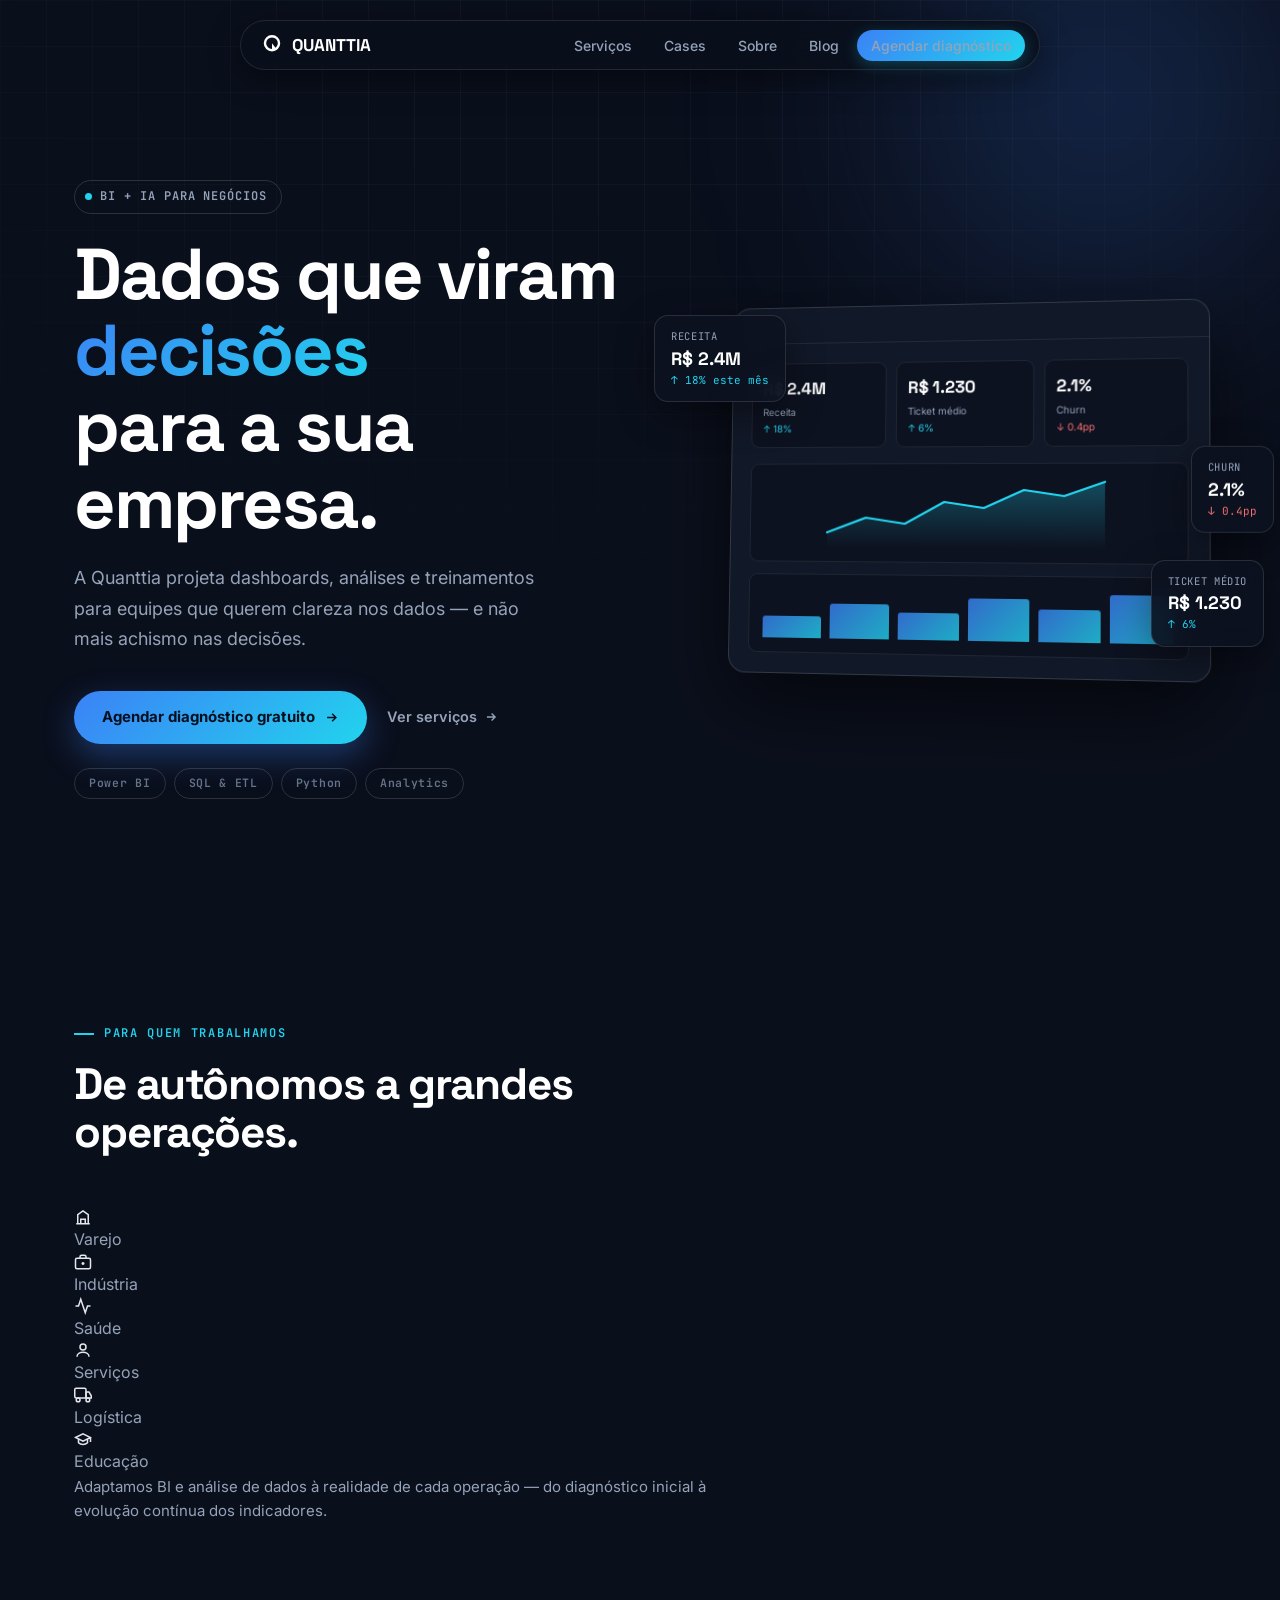
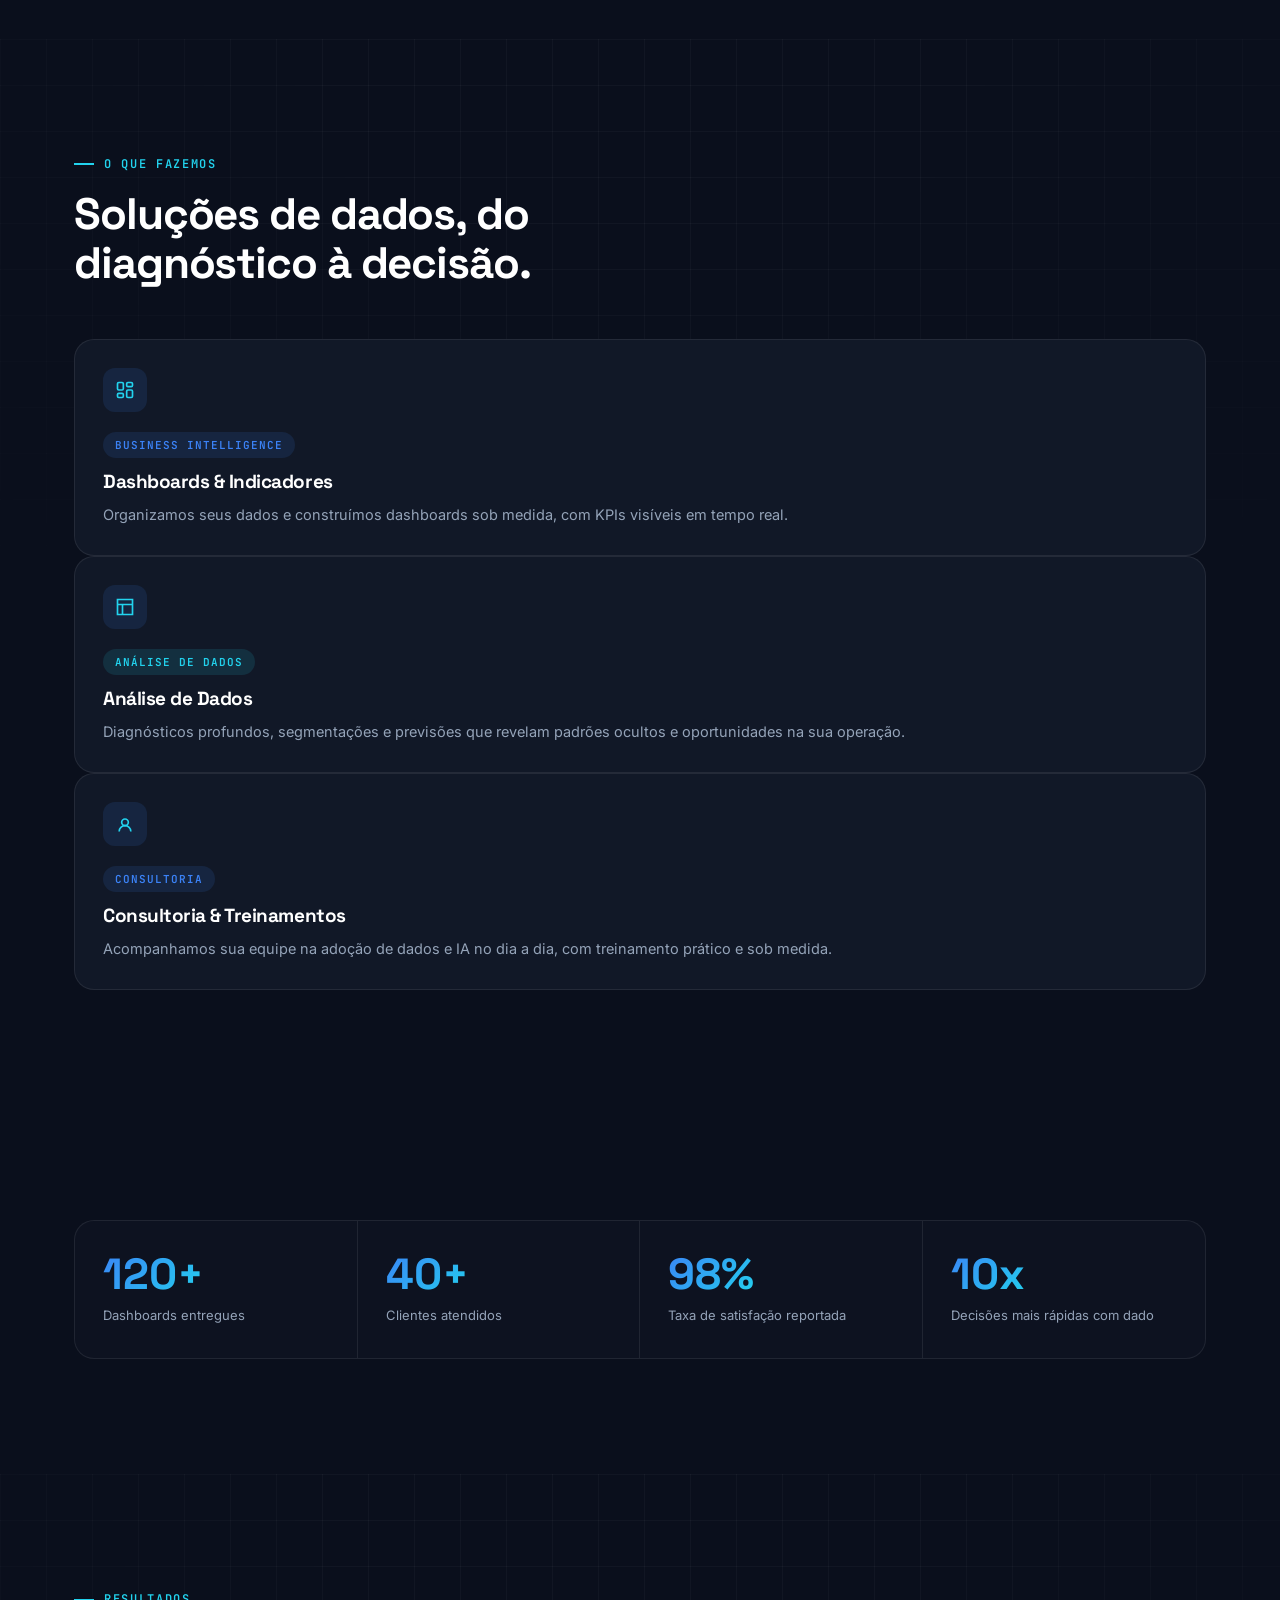
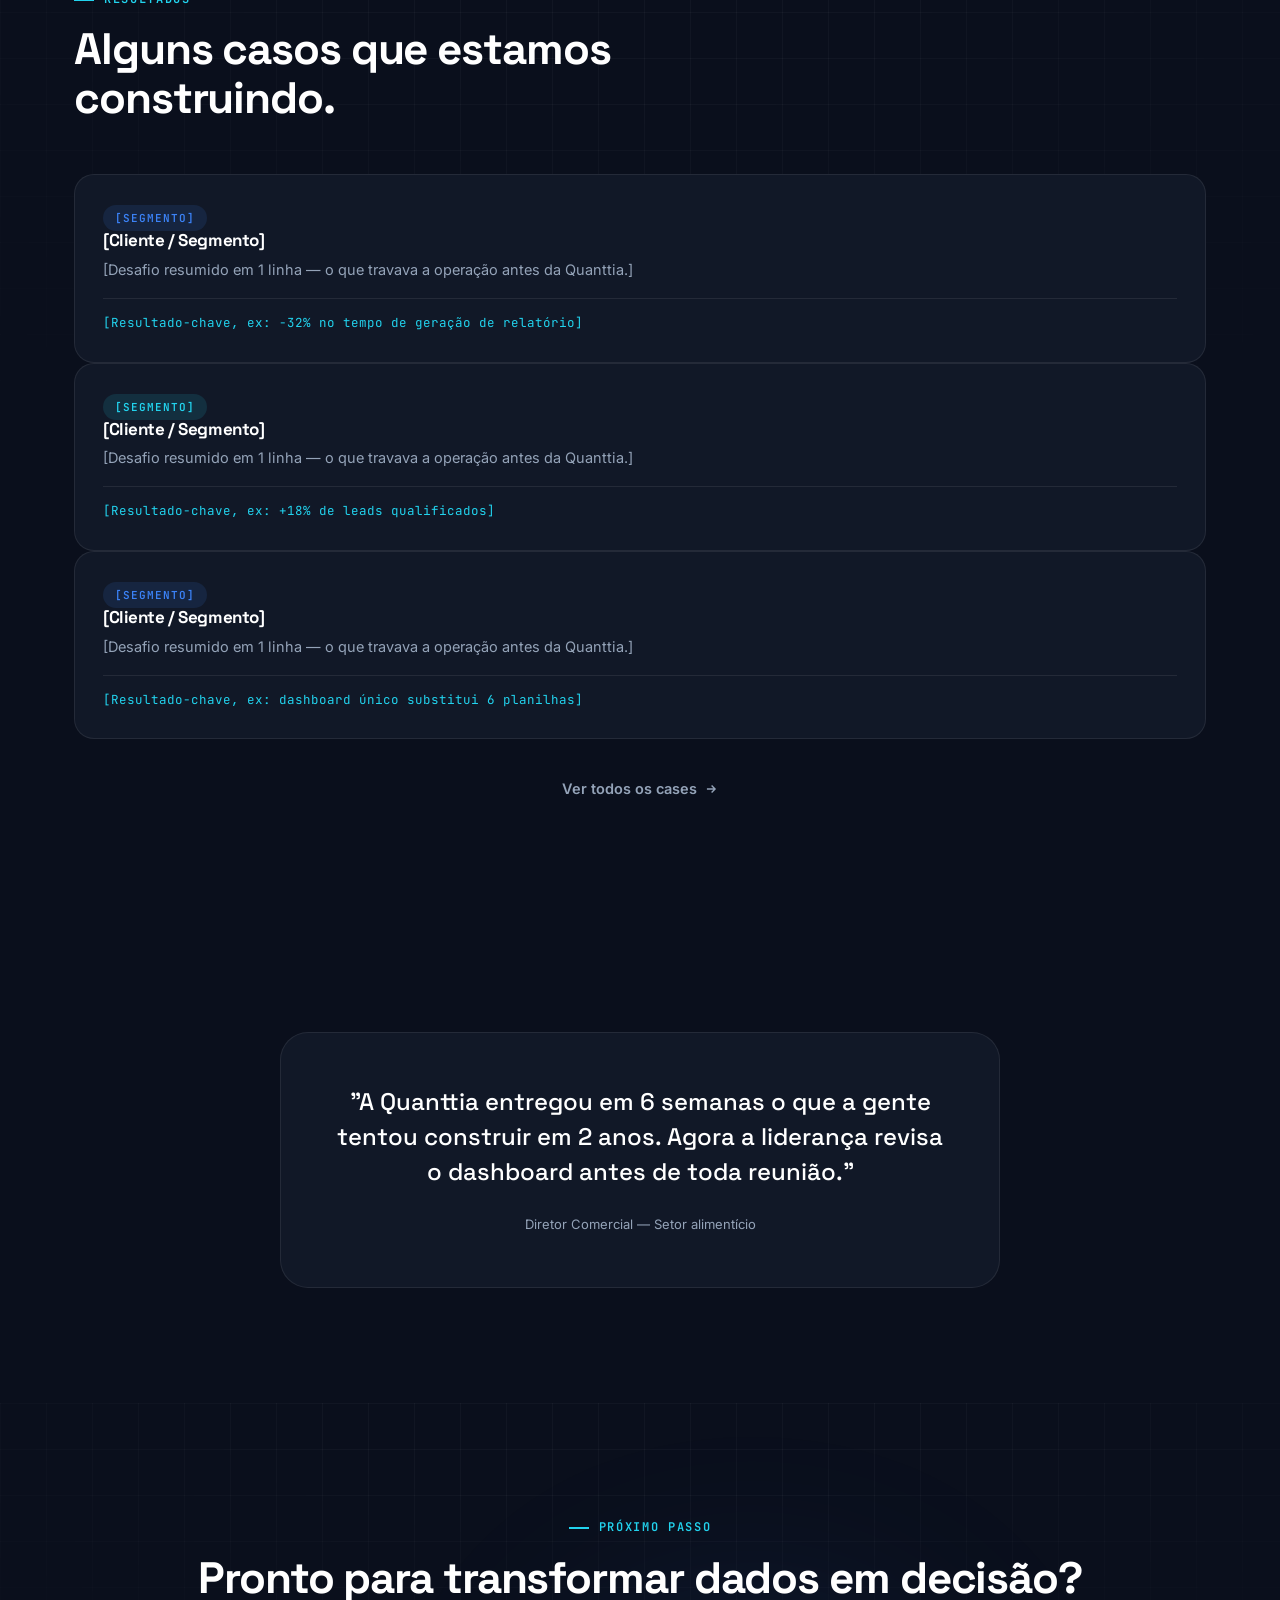
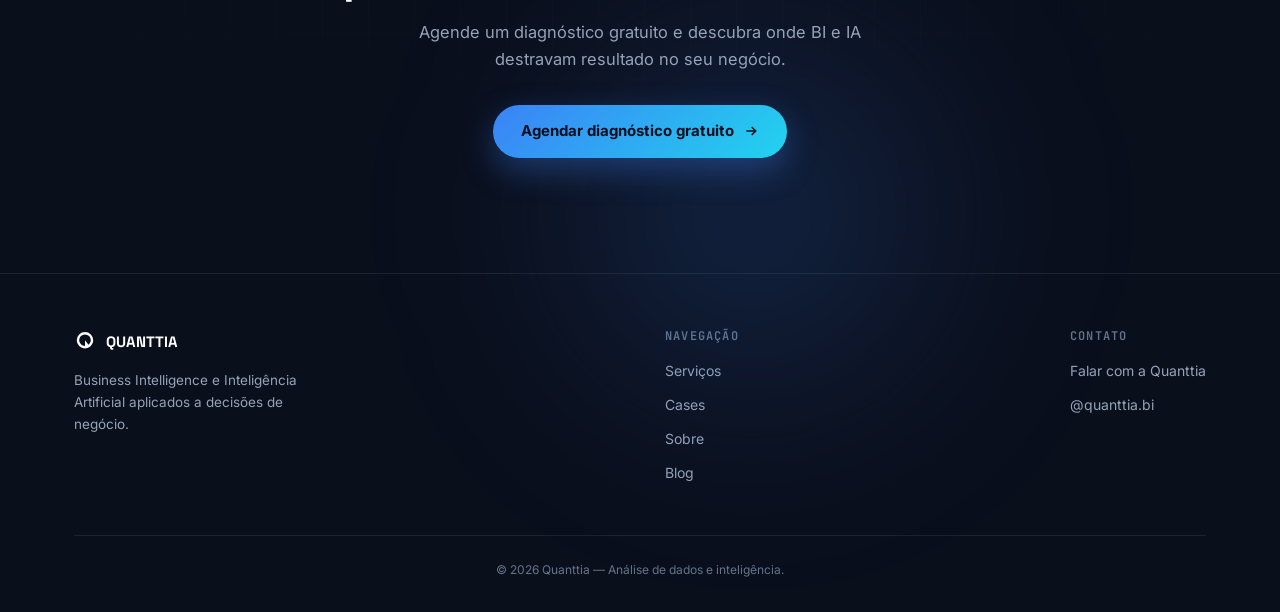
==== index.html @ 76cea321 "feat: homepage hero — badge animado, floating metric cards, split layout" ====
<!DOCTYPE html>
<html lang="pt-BR">
<head>
<meta charset="UTF-8">
<meta name="viewport" content="width=device-width, initial-scale=1.0">
<title>Quanttia — Business Intelligence + Inteligência Artificial para decisões de negócio</title>
<meta name="description" content="A Quanttia une Business Intelligence e Inteligência Artificial para transformar dados dispersos em decisões estratégicas e automatizadas. Agende um diagnóstico gratuito.">
<meta property="og:title" content="Quanttia — Dados em decisões">
<meta property="og:description" content="Business Intelligence + Inteligência Artificial aplicados a negócios.">
<link rel="preconnect" href="https://fonts.googleapis.com">
<link rel="preconnect" href="https://fonts.gstatic.com" crossorigin>
<link href="https://fonts.googleapis.com/css2?family=Space+Grotesk:wght@500;600;700&family=Inter:wght@400;500;600;700&family=JetBrains+Mono:wght@500;600&display=swap" rel="stylesheet">
<link rel="stylesheet" href="styles.css">
<script type="application/ld+json">
{
  "@context": "https://schema.org",
  "@type": "Organization",
  "name": "Quanttia",
  "url": "https://quanttia.bi",
  "description": "Consultoria especializada em Análise de Dados, Business Intelligence e Inteligência Artificial aplicada a negócios.",
  "sameAs": ["https://instagram.com/quanttia.bi"]
}
</script>
<style>
  /* hero */
  .hero{padding:180px 0 110px;}
  .hero .container{display:grid;grid-template-columns:55fr 45fr;gap:56px;align-items:center;}
  .hero h1{font-size:clamp(46px,6vw,72px);margin-bottom:22px;letter-spacing:-0.03em;line-height:1.06;}
  .hero h1 .hl{background:var(--gradient-data);-webkit-background-clip:text;background-clip:text;color:transparent;}
  .hero p.lead{font-size:18px;max-width:480px;margin-bottom:36px;line-height:1.7;}
  .hero-ctas{display:flex;align-items:center;gap:20px;flex-wrap:wrap;}
  .hero-tags{display:flex;gap:8px;flex-wrap:wrap;margin-top:24px;}
  .hero-tags span{font-family:var(--ff-mono);font-size:11.5px;font-weight:600;letter-spacing:.06em;padding:5px 14px;border-radius:999px;border:1px solid var(--border-strong);color:var(--muted-2);}

  /* hero badge */
  .hero-badge{
    display:inline-flex;align-items:center;gap:8px;
    font-family:var(--ff-mono);font-size:12px;font-weight:600;letter-spacing:.08em;
    color:var(--muted);border:1px solid var(--border-strong);border-radius:999px;
    padding:6px 14px 6px 10px;margin-bottom:22px;
  }
  .hero-badge .dot{
    width:7px;height:7px;border-radius:50%;background:var(--cyan);
    animation:pulse 2s infinite;flex-shrink:0;
  }
  @keyframes pulse{0%,100%{opacity:1;box-shadow:0 0 0 0 rgba(34,211,238,0.5);}50%{opacity:.7;box-shadow:0 0 0 5px rgba(34,211,238,0);}}

  /* dashboard mockup */
  .hero-visual{position:relative;padding:20px 0 20px 0;}
  .dash{
    background:var(--surface);border:1px solid var(--border-strong);border-radius:18px;
    box-shadow:0 30px 80px rgba(0,0,0,0.6);padding:0;overflow:hidden;
    transform:perspective(1200px) rotateY(-8deg) rotateX(3deg);
    position:relative;z-index:1;
  }
  .dash-bar{display:flex;gap:6px;padding:14px 16px;border-bottom:1px solid var(--border);}
  .dash-bar span{width:8px;height:8px;border-radius:50%;background:var(--border-strong);}
  .dash-body{padding:20px;}
  .dash-kpis{display:grid;grid-template-columns:repeat(3,1fr);gap:10px;margin-bottom:16px;}
  .dash-kpi{background:var(--surface-2);border:1px solid var(--border);border-radius:9px;padding:11px;}
  .dash-kpi .v{font-family:var(--ff-display);font-weight:700;font-size:17px;color:#fff;}
  .dash-kpi .l{font-size:10px;color:var(--muted);margin-top:2px;}
  .dash-kpi .up{color:var(--cyan);font-size:10px;}
  .dash-chart{background:var(--surface-2);border:1px solid var(--border);border-radius:9px;padding:14px;margin-bottom:12px;}
  .dash-bars{background:var(--surface-2);border:1px solid var(--border);border-radius:9px;padding:14px;display:flex;align-items:flex-end;gap:9px;height:80px;}
  .dash-bars .col{flex:1;border-radius:3px 3px 0 0;background:var(--gradient-data);opacity:.8;}

  /* floating metric cards */
  .float-card{
    position:absolute;z-index:2;
    background:rgba(13,18,32,0.92);backdrop-filter:blur(10px);-webkit-backdrop-filter:blur(10px);
    border:1px solid rgba(255,255,255,0.12);border-radius:14px;
    padding:12px 16px;box-shadow:0 12px 36px rgba(0,0,0,0.4);
  }
  .float-card .fc-label{font-size:10.5px;color:var(--muted);font-family:var(--ff-mono);letter-spacing:.06em;text-transform:uppercase;margin-bottom:4px;}
  .float-card .fc-val{font-family:var(--ff-display);font-size:18px;font-weight:700;color:#fff;line-height:1;}
  .float-card .fc-delta{font-size:11px;font-family:var(--ff-mono);margin-top:3px;}
  .float-card.fc-receita{top:8%;left:-14%;}
  .float-card.fc-ticket{bottom:12%;right:-12%;}
  .float-card.fc-churn{top:50%;right:-14%;transform:translateY(-50%);}

  /* bento grid serviços */
  .bento{display:grid;grid-template-columns:1.6fr 1fr;grid-template-rows:1fr 1fr;gap:20px;margin-top:8px;}
  .bento-main{grid-row:span 2;padding:36px;}
  .bento-main .icon{width:52px;height:52px;border-radius:14px;background:rgba(59,130,246,0.15);
    color:var(--cyan);display:flex;align-items:center;justify-content:center;margin-bottom:22px;
    box-shadow:0 0 24px rgba(59,130,246,0.2);}
  .bento-main h3{font-size:22px;margin-bottom:12px;}
  .bento-main p{font-size:15px;line-height:1.7;}
  .bento-mini{padding:24px;}
  .bento-mini .icon{width:38px;height:38px;border-radius:10px;background:rgba(59,130,246,0.1);color:var(--cyan);
    display:flex;align-items:center;justify-content:center;margin-bottom:14px;}
  .bento-mini h3{font-size:17px;margin-bottom:8px;}
  .bento-mini p{font-size:13.5px;}
  .bento-deco{
    position:absolute;bottom:20px;right:20px;opacity:.06;
    font-family:var(--ff-mono);font-size:9px;line-height:1.6;color:var(--cyan);
    text-align:right;pointer-events:none;
  }

  /* segmentos como tags */
  .segments-tags{display:flex;flex-wrap:wrap;gap:10px;margin-bottom:24px;}
  .seg-tag{
    display:inline-flex;align-items:center;gap:8px;
    border:1px solid var(--border-strong);border-radius:999px;
    padding:9px 18px;font-size:14px;font-weight:500;color:var(--muted);
    transition:border-color .2s, color .2s;
  }
  .seg-tag:hover{border-color:rgba(59,130,246,0.4);color:var(--text);}
  .seg-tag svg{flex-shrink:0;}
  .sectors-line{font-size:15px;max-width:680px;color:var(--muted);}

  /* mini cases bento */
  .mini-cases-bento{display:grid;grid-template-columns:1.5fr 1fr;grid-template-rows:auto auto;gap:20px;}
  .mini-case-a{grid-row:span 1;}
  .mini-case-c{grid-column:span 2;}
  .mini-case .tag{margin-bottom:14px;}
  .mini-case h3{font-size:17px;margin-bottom:8px;}
  .mini-case .result{margin-top:16px;padding-top:14px;border-top:1px solid var(--border);font-family:var(--ff-mono);font-size:12.5px;color:var(--cyan);}
  .case-deco{position:absolute;bottom:16px;left:20px;font-family:var(--ff-mono);font-size:48px;font-weight:700;
    background:var(--gradient-data);-webkit-background-clip:text;background-clip:text;color:transparent;
    opacity:.05;line-height:1;pointer-events:none;}

  /* depoimento */
  .testimonial{
    max-width:720px;margin:0 auto;text-align:center;
    border:1px solid var(--border);border-radius:var(--radius-xl);padding:52px 48px;
    background:var(--surface);position:relative;overflow:hidden;
  }
  .testimonial .quote-deco{
    position:absolute;top:10px;left:32px;
    font-family:var(--ff-display);font-size:100px;font-weight:700;line-height:1;
    background:var(--gradient-data);-webkit-background-clip:text;background-clip:text;color:transparent;
    opacity:.1;pointer-events:none;user-select:none;
  }
  .testimonial p.quote{font-family:var(--ff-display);font-size:clamp(18px,2.3vw,24px);color:#fff;font-weight:500;line-height:1.45;margin-bottom:24px;position:relative;z-index:1;}
  .testimonial .author{font-size:13px;color:var(--muted);position:relative;z-index:1;}
  .testimonial .author strong{color:var(--text);}

  /* cta final */
  .final-cta{text-align:center;}
  .final-cta h2{margin-bottom:16px;}
  .final-cta p{max-width:520px;margin:0 auto 32px;font-size:16.5px;}
  .final-cta-bg{
    position:absolute;inset:0;pointer-events:none;
    background:radial-gradient(ellipse 70% 60% at 50% 50%, rgba(59,130,246,0.14), transparent);
  }

  @media (max-width:980px){
    .hero .container{grid-template-columns:1fr;}
    .hero-visual{order:-1;transform:none;}
    .dash{transform:none;}
    .float-card.fc-receita{left:-6%;top:5%;}
    .float-card.fc-ticket{right:-6%;bottom:8%;}
    .float-card.fc-churn{display:none;}
    .bento{grid-template-columns:1fr;}
    .bento-main{grid-row:span 1;}
    .mini-cases-bento{grid-template-columns:1fr;}
    .mini-case-c{grid-column:span 1;}
  }
  @media (max-width:680px){
    .hero{padding:140px 0 80px;}
    .float-card{display:none;}
    .mini-cases-bento{grid-template-columns:1fr;}
  }
</style>
</head>
<body>

<!-- ===== NAV ===== -->
<nav class="nav" id="nav">
  <div class="nav-pill">
    <a href="index.html" class="nav-logo">
      <svg class="q-mark" viewBox="0 0 100 100" fill="none"><circle cx="50" cy="42" r="32" stroke="#fff" stroke-width="11"/><path d="M50 42 L72 70 L50 70 Z" fill="#fff"/></svg>
      QUANTTIA
    </a>
    <ul class="nav-links" id="navLinks">
      <li><a href="servicos.html">Serviços</a></li>
      <li><a href="cases.html">Cases</a></li>
      <li><a href="sobre.html">Sobre</a></li>
      <li><a href="blog.html">Blog</a></li>
      <li><a href="contato.html" class="nav-cta">Agendar diagnóstico</a></li>
    </ul>
    <button class="nav-toggle" id="navToggle" aria-label="Abrir menu"><span></span></button>
  </div>
</nav>

<!-- ===== HERO ===== -->
<header class="hero grid-bg">
  <div class="glow-spot" style="width:560px;height:560px;top:-180px;right:-100px;"></div>
  <div class="container">
    <div data-reveal>
      <div class="hero-badge"><span class="dot"></span>BI + IA PARA NEGÓCIOS</div>
      <h1>Dados que viram <span class="hl">decisões</span><br>para a sua empresa.</h1>
      <p class="lead">A Quanttia projeta dashboards, análises e treinamentos para equipes que querem clareza nos dados — e não mais achismo nas decisões.</p>
      <div class="hero-ctas">
        <a href="contato.html" class="btn-primary">
          Agendar diagnóstico gratuito
          <svg width="15" height="15" viewBox="0 0 24 24" fill="none" stroke="currentColor" stroke-width="2.4"><path d="M5 12h14M13 6l6 6-6 6"/></svg>
        </a>
        <a href="servicos.html" class="btn-ghost">
          Ver serviços
          <svg width="14" height="14" viewBox="0 0 24 24" fill="none" stroke="currentColor" stroke-width="2.4"><path d="M5 12h14M13 6l6 6-6 6"/></svg>
        </a>
      </div>
      <div class="hero-tags">
        <span>Power BI</span><span>SQL & ETL</span><span>Python</span><span>Analytics</span>
      </div>
    </div>

    <div class="hero-visual" data-reveal>
      <div class="float-card fc-receita">
        <div class="fc-label">Receita</div>
        <div class="fc-val">R$ 2.4M</div>
        <div class="fc-delta" style="color:var(--cyan);">↑ 18% este mês</div>
      </div>
      <div class="float-card fc-churn">
        <div class="fc-label">Churn</div>
        <div class="fc-val">2.1%</div>
        <div class="fc-delta" style="color:#f87171;">↓ 0.4pp</div>
      </div>
      <div class="float-card fc-ticket">
        <div class="fc-label">Ticket Médio</div>
        <div class="fc-val">R$ 1.230</div>
        <div class="fc-delta" style="color:var(--cyan);">↑ 6%</div>
      </div>
      <div class="dash">
        <div class="dash-bar"><span></span><span></span><span></span></div>
        <div class="dash-body">
          <div class="dash-kpis">
            <div class="dash-kpi"><div class="v">R$ 2.4M</div><div class="l">Receita</div><div class="up">↑ 18%</div></div>
            <div class="dash-kpi"><div class="v">R$ 1.230</div><div class="l">Ticket médio</div><div class="up">↑ 6%</div></div>
            <div class="dash-kpi"><div class="v">2.1%</div><div class="l">Churn</div><div class="up" style="color:#f87171;">↓ 0.4pp</div></div>
          </div>
          <div class="dash-chart">
            <svg viewBox="0 0 280 70" width="100%" height="70">
              <defs>
                <linearGradient id="lineFill" x1="0" y1="0" x2="0" y2="1">
                  <stop offset="0%" stop-color="#22D3EE" stop-opacity="0.3"/>
                  <stop offset="100%" stop-color="#22D3EE" stop-opacity="0"/>
                </linearGradient>
              </defs>
              <path d="M0,55 L40,40 L80,46 L120,24 L160,30 L200,12 L240,18 L280,4 L280,70 L0,70 Z" fill="url(#lineFill)"/>
              <path d="M0,55 L40,40 L80,46 L120,24 L160,30 L200,12 L240,18 L280,4" fill="none" stroke="#22D3EE" stroke-width="2.2" stroke-linecap="round" stroke-linejoin="round"/>
            </svg>
          </div>
          <div class="dash-bars">
            <div class="col" style="height:45%"></div>
            <div class="col" style="height:70%"></div>
            <div class="col" style="height:55%"></div>
            <div class="col" style="height:85%"></div>
            <div class="col" style="height:65%"></div>
            <div class="col" style="height:95%"></div>
          </div>
        </div>
      </div>
    </div>
  </div>
</header>

<!-- ===== SEGMENTOS ===== -->
<section>
  <div class="container">
    <div class="section-head" data-reveal>
      <div class="eyebrow">Para quem trabalhamos</div>
      <h2>De autônomos a grandes operações.</h2>
    </div>
    <div class="segments">
      <div class="segment" data-reveal><div class="ic"><svg width="18" height="18" viewBox="0 0 24 24" fill="none" stroke="currentColor" stroke-width="2"><path d="M3 21h18M5 21V9l7-5 7 5v12M9 21v-6h6v6"/></svg></div><p>Varejo</p></div>
      <div class="segment" data-reveal><div class="ic"><svg width="18" height="18" viewBox="0 0 24 24" fill="none" stroke="currentColor" stroke-width="2"><rect x="2" y="7" width="20" height="14" rx="2"/><path d="M16 7V5a2 2 0 0 0-2-2h-4a2 2 0 0 0-2 2v2"/><line x1="12" y1="12" x2="12" y2="16"/><line x1="10" y1="14" x2="14" y2="14"/></svg></div><p>Indústria</p></div>
      <div class="segment" data-reveal><div class="ic"><svg width="18" height="18" viewBox="0 0 24 24" fill="none" stroke="currentColor" stroke-width="2"><path d="M22 12h-4l-3 9L9 3l-3 9H2"/></svg></div><p>Saúde</p></div>
      <div class="segment" data-reveal><div class="ic"><svg width="18" height="18" viewBox="0 0 24 24" fill="none" stroke="currentColor" stroke-width="2"><circle cx="12" cy="8" r="4"/><path d="M4 21c0-4 4-6 8-6s8 2 8 6"/></svg></div><p>Serviços</p></div>
      <div class="segment" data-reveal><div class="ic"><svg width="18" height="18" viewBox="0 0 24 24" fill="none" stroke="currentColor" stroke-width="2"><rect x="1" y="3" width="15" height="13" rx="2"/><path d="M16 8h4l3 5v3h-7V8z"/><circle cx="5.5" cy="18.5" r="2.5"/><circle cx="18.5" cy="18.5" r="2.5"/></svg></div><p>Logística</p></div>
      <div class="segment" data-reveal><div class="ic"><svg width="18" height="18" viewBox="0 0 24 24" fill="none" stroke="currentColor" stroke-width="2"><path d="M22 10v6M2 10l10-5 10 5-10 5z"/><path d="M6 12v5c3 3 9 3 12 0v-5"/></svg></div><p>Educação</p></div>
    </div>
    <p class="sectors-line" data-reveal>Adaptamos BI e análise de dados à realidade de cada operação — do diagnóstico inicial à evolução contínua dos indicadores.</p>
  </div>
</section>

<!-- ===== O QUE FAZEMOS ===== -->
<section class="grid-bg">
  <div class="container">
    <div class="section-head" data-reveal>
      <div class="eyebrow">O que fazemos</div>
      <h2>Soluções de dados, do diagnóstico à decisão.</h2>
    </div>
    <div class="cards3">
      <div class="card" data-reveal>
        <div class="icon"><svg width="20" height="20" viewBox="0 0 24 24" fill="none" stroke="currentColor" stroke-width="2"><rect x="3" y="3" width="7" height="9" rx="1.5"/><rect x="14" y="3" width="7" height="5" rx="1.5"/><rect x="14" y="12" width="7" height="9" rx="1.5"/><rect x="3" y="16" width="7" height="5" rx="1.5"/></svg></div>
        <span class="badge-pill">BUSINESS INTELLIGENCE</span>
        <h3 style="margin-top:14px;">Dashboards & Indicadores</h3>
        <p>Organizamos seus dados e construímos dashboards sob medida, com KPIs visíveis em tempo real.</p>
      </div>
      <div class="card" data-reveal>
        <div class="icon"><svg width="20" height="20" viewBox="0 0 24 24" fill="none" stroke="currentColor" stroke-width="2"><path d="M3 3h18v18H3zM3 9h18M9 21V9"/></svg></div>
        <span class="badge-pill cyan">ANÁLISE DE DADOS</span>
        <h3 style="margin-top:14px;">Análise de Dados</h3>
        <p>Diagnósticos profundos, segmentações e previsões que revelam padrões ocultos e oportunidades na sua operação.</p>
      </div>
      <div class="card" data-reveal>
        <div class="icon"><svg width="20" height="20" viewBox="0 0 24 24" fill="none" stroke="currentColor" stroke-width="2"><path d="M12 14a4 4 0 1 0 0-8 4 4 0 0 0 0 8Z"/><path d="M5 21a7 7 0 0 1 14 0"/></svg></div>
        <span class="badge-pill">CONSULTORIA</span>
        <h3 style="margin-top:14px;">Consultoria & Treinamentos</h3>
        <p>Acompanhamos sua equipe na adoção de dados e IA no dia a dia, com treinamento prático e sob medida.</p>
      </div>
    </div>
  </div>
</section>

<!-- ===== MÉTRICAS ===== -->
<section>
  <div class="container">
    <div class="kpi-grid">
      <div class="kpi" data-reveal><div class="num"><span class="grad" data-count="120" data-suffix="+">0+</span></div><div class="label">Dashboards entregues</div></div>
      <div class="kpi" data-reveal><div class="num"><span class="grad" data-count="40" data-suffix="+">0+</span></div><div class="label">Clientes atendidos</div></div>
      <div class="kpi" data-reveal><div class="num"><span class="grad" data-count="98" data-suffix="%">0%</span></div><div class="label">Taxa de satisfação reportada</div></div>
      <div class="kpi" data-reveal><div class="num"><span class="grad">10x</span></div><div class="label">Decisões mais rápidas com dado</div></div>
    </div>
  </div>
</section>

<!-- ===== MINI CASES ===== -->
<section class="grid-bg">
  <div class="container">
    <div class="section-head" data-reveal>
      <div class="eyebrow">Resultados</div>
      <h2>Alguns casos que estamos construindo.</h2>
    </div>
    <div class="mini-cases">
      <div class="card mini-case" data-reveal>
        <span class="badge-pill">[Segmento]</span>
        <h3>[Cliente / Segmento]</h3>
        <p>[Desafio resumido em 1 linha — o que travava a operação antes da Quanttia.]</p>
        <div class="result">[Resultado-chave, ex: -32% no tempo de geração de relatório]</div>
      </div>
      <div class="card mini-case" data-reveal>
        <span class="badge-pill cyan">[Segmento]</span>
        <h3>[Cliente / Segmento]</h3>
        <p>[Desafio resumido em 1 linha — o que travava a operação antes da Quanttia.]</p>
        <div class="result">[Resultado-chave, ex: +18% de leads qualificados]</div>
      </div>
      <div class="card mini-case" data-reveal>
        <span class="badge-pill">[Segmento]</span>
        <h3>[Cliente / Segmento]</h3>
        <p>[Desafio resumido em 1 linha — o que travava a operação antes da Quanttia.]</p>
        <div class="result">[Resultado-chave, ex: dashboard único substitui 6 planilhas]</div>
      </div>
    </div>
    <div style="text-align:center;margin-top:36px;" data-reveal>
      <a href="cases.html" class="btn-ghost">Ver todos os cases
        <svg width="14" height="14" viewBox="0 0 24 24" fill="none" stroke="currentColor" stroke-width="2.4"><path d="M5 12h14M13 6l6 6-6 6"/></svg>
      </a>
    </div>
  </div>
</section>

<!-- ===== DEPOIMENTO ===== -->
<section>
  <div class="container">
    <div class="testimonial" data-reveal>
      <p class="quote">"A Quanttia entregou em 6 semanas o que a gente tentou construir em 2 anos. Agora a liderança revisa o dashboard antes de toda reunião."</p>
      <div class="author">Diretor Comercial — Setor alimentício</div>
    </div>
  </div>
</section>

<!-- ===== CTA FINAL ===== -->
<section class="grid-bg">
  <div class="glow-spot" style="width:480px;height:480px;bottom:-180px;left:40%;"></div>
  <div class="container final-cta" data-reveal>
    <div class="eyebrow" style="justify-content:center;">Próximo passo</div>
    <h2>Pronto para transformar dados em decisão?</h2>
    <p>Agende um diagnóstico gratuito e descubra onde BI e IA destravam resultado no seu negócio.</p>
    <a href="contato.html" class="btn-primary">
      Agendar diagnóstico gratuito
      <svg width="16" height="16" viewBox="0 0 24 24" fill="none" stroke="currentColor" stroke-width="2.4"><path d="M5 12h14M13 6l6 6-6 6"/></svg>
    </a>
  </div>
</section>

<!-- ===== FOOTER ===== -->
<footer>
  <div class="container">
    <div class="footer-top">
      <div class="footer-brand-col">
        <div class="footer-brand">
          <svg class="q-mark" viewBox="0 0 100 100" fill="none"><circle cx="50" cy="42" r="32" stroke="#fff" stroke-width="11"/><path d="M50 42 L72 70 L50 70 Z" fill="#fff"/></svg>
          <strong>QUANTTIA</strong>
        </div>
        <p>Business Intelligence e Inteligência Artificial aplicados a decisões de negócio.</p>
      </div>
      <div class="footer-links-col">
        <h4>Navegação</h4>
        <a href="servicos.html">Serviços</a>
        <a href="cases.html">Cases</a>
        <a href="sobre.html">Sobre</a>
        <a href="blog.html">Blog</a>
      </div>
      <div class="footer-links-col">
        <h4>Contato</h4>
        <a href="contato.html">Falar com a Quanttia</a>
        <a href="https://instagram.com/quanttia.bi" target="_blank" rel="noopener">@quanttia.bi</a>
      </div>
    </div>
    <p class="footer-bottom">© <span id="year"></span> Quanttia — Análise de dados e inteligência.</p>
  </div>
</footer>

<script src="script.js"></script>
</body>
</html>
---- styles.css ----
/* ===========================================================
   QUANTTIA — Design System v2 (Fintech Redesign)
   =========================================================== */

:root{
  --bg:#0A0F1C;
  --surface:#111827;
  --surface-2:#0D1220;
  --border:rgba(255,255,255,0.08);
  --border-strong:rgba(255,255,255,0.14);
  --border-hover:rgba(59,130,246,0.45);

  --primary:#3B82F6;
  --cyan:#22D3EE;
  --gradient-data:linear-gradient(135deg,#3B82F6,#22D3EE);

  --text:#E5E7EB;
  --muted:#94A3B8;
  --muted-2:#64748B;
  --white:#FFFFFF;

  --radius-sm:10px;
  --radius:14px;
  --radius-lg:20px;
  --radius-xl:28px;

  --shadow-card:0 20px 60px rgba(0,0,0,0.5);
  --shadow-pill:0 8px 32px rgba(0,0,0,0.45);
  --glow-primary:0 0 0 1px rgba(59,130,246,0.4), 0 18px 50px rgba(59,130,246,0.18);

  --ff-display:'Space Grotesk',sans-serif;
  --ff-body:'Inter',sans-serif;
  --ff-mono:'JetBrains Mono',monospace;

  --container:1180px;
}

*{box-sizing:border-box;margin:0;padding:0;}
html{scroll-behavior:smooth;}
body{
  background:var(--bg);
  color:var(--text);
  font-family:var(--ff-body);
  line-height:1.65;
  -webkit-font-smoothing:antialiased;
  overflow-x:hidden;
}
img,svg{display:block;max-width:100%;}
a{color:inherit;text-decoration:none;}
ul{list-style:none;}
button{font-family:inherit;cursor:pointer;border:none;background:none;}
:focus-visible{outline:2px solid var(--cyan);outline-offset:3px;}

.container{width:100%;max-width:var(--container);margin:0 auto;padding:0 24px;}
section{padding:clamp(64px,9vw,120px) 0;position:relative;}

h1,h2,h3,h4{
  font-family:var(--ff-display);
  font-weight:700;
  line-height:1.1;
  letter-spacing:-0.025em;
  color:var(--white);
}
h2{font-size:clamp(28px,3.6vw,44px);}
h3{font-size:20px;}
p{color:var(--muted);}

.eyebrow{
  font-family:var(--ff-mono);font-size:12px;font-weight:600;
  letter-spacing:0.14em;text-transform:uppercase;color:var(--cyan);
  display:flex;align-items:center;gap:10px;margin-bottom:16px;
}
.eyebrow::before{content:"";width:20px;height:2px;background:var(--cyan);display:inline-block;flex-shrink:0;}

.section-head{max-width:640px;margin-bottom:52px;}
.section-head p{font-size:16.5px;margin-top:14px;}
.section-head.center{margin-left:auto;margin-right:auto;text-align:center;}
.section-head.center .eyebrow{justify-content:center;}

/* ---------- grid backdrop ---------- */
.grid-bg{position:relative;}
.grid-bg::before{
  content:"";position:absolute;inset:0;z-index:0;pointer-events:none;
  background-image:
    linear-gradient(rgba(255,255,255,0.03) 1px, transparent 1px),
    linear-gradient(90deg, rgba(255,255,255,0.03) 1px, transparent 1px);
  background-size:46px 46px;
  -webkit-mask-image:radial-gradient(ellipse 80% 70% at 50% 0%, black 30%, transparent 100%);
          mask-image:radial-gradient(ellipse 80% 70% at 50% 0%, black 30%, transparent 100%);
}
.grid-bg > .container{position:relative;z-index:1;}
.glow-spot{
  position:absolute;border-radius:50%;filter:blur(100px);pointer-events:none;z-index:0;
  background:radial-gradient(circle, rgba(59,130,246,0.28), transparent 70%);
}

/* ---------- buttons ---------- */
.btn-primary{
  background:var(--gradient-data);color:#04101F;
  padding:14px 28px;border-radius:999px;font-weight:700;font-size:15px;
  display:inline-flex;align-items:center;gap:9px;
  box-shadow:0 12px 32px rgba(59,130,246,0.35);
  transition:transform .2s ease, box-shadow .2s ease;
  white-space:nowrap;
}
.btn-primary:hover{transform:translateY(-2px);box-shadow:0 20px 48px rgba(34,211,238,0.4);}
.btn-secondary{
  border:1.5px solid var(--border-strong);color:var(--text);
  padding:13px 26px;border-radius:999px;font-weight:600;font-size:15px;
  display:inline-flex;align-items:center;gap:9px;
  transition:border-color .2s ease, background .2s ease, transform .2s ease;
  white-space:nowrap;
}
.btn-secondary:hover{border-color:var(--border-hover);background:rgba(59,130,246,0.08);transform:translateY(-2px);}
.btn-ghost{
  font-weight:600;font-size:14.5px;color:var(--muted);
  display:inline-flex;align-items:center;gap:7px;transition:color .2s ease;
}
.btn-ghost:hover{color:var(--text);}

/* ---------- nav pill ---------- */
.nav{
  position:fixed;top:20px;left:0;right:0;z-index:100;
  display:flex;justify-content:center;
  pointer-events:none;
}
.nav-pill{
  pointer-events:all;
  width:100%;max-width:800px;margin:0 24px;
  background:rgba(10,15,28,0.82);backdrop-filter:blur(18px);-webkit-backdrop-filter:blur(18px);
  border:1px solid rgba(255,255,255,0.1);border-radius:999px;
  box-shadow:var(--shadow-pill);
  padding:10px 14px 10px 20px;
  display:flex;align-items:center;justify-content:space-between;gap:12px;
  transition:background .3s ease, box-shadow .3s ease;
}
.nav.scrolled .nav-pill{
  background:rgba(10,15,28,0.92);
  box-shadow:0 12px 40px rgba(0,0,0,0.55);
}
.nav-logo{display:flex;align-items:center;gap:9px;font-family:var(--ff-display);font-weight:700;font-size:17px;color:var(--white);flex-shrink:0;}
.nav-logo .q-mark{width:22px;height:22px;}
.nav-links{display:flex;align-items:center;gap:4px;}
.nav-links a{
  font-size:14px;font-weight:500;color:var(--muted);
  padding:7px 14px;border-radius:999px;
  transition:color .2s ease, background .2s ease;
}
.nav-links a:hover,.nav-links a.active{color:var(--white);background:rgba(255,255,255,0.07);}
.nav-cta{
  background:var(--gradient-data);color:#04101F;padding:9px 20px;border-radius:999px;
  font-size:13.5px;font-weight:700;
  transition:transform .2s ease, box-shadow .2s ease;
  box-shadow:0 4px 16px rgba(34,211,238,0.25);
  flex-shrink:0;
}
.nav-cta:hover{transform:translateY(-1px);box-shadow:0 8px 24px rgba(34,211,238,0.4);}
.nav-toggle{display:none;width:36px;height:36px;align-items:center;justify-content:center;border-radius:8px;border:1px solid var(--border-strong);}
.nav-toggle span{display:block;width:18px;height:1.5px;background:#fff;position:relative;transition:background .2s;}
.nav-toggle span::before,.nav-toggle span::after{content:"";position:absolute;width:18px;height:1.5px;background:#fff;transition:transform .25s ease;}
.nav-toggle span::before{top:-6px;}
.nav-toggle span::after{top:6px;}

/* ---------- cards ---------- */
.card{
  background:var(--surface);border:1px solid var(--border);border-radius:var(--radius-lg);
  padding:28px;
  transition:transform .25s ease, border-color .25s ease, box-shadow .25s ease;
  position:relative;overflow:hidden;
}
.card:hover{transform:translateY(-4px);border-color:rgba(59,130,246,0.35);box-shadow:0 24px 60px rgba(0,0,0,0.4);}
.card .icon{
  width:44px;height:44px;border-radius:12px;
  background:rgba(59,130,246,0.12);color:var(--cyan);
  display:flex;align-items:center;justify-content:center;margin-bottom:18px;
}
.card h3{margin-bottom:10px;font-size:19px;}
.card p{font-size:14.5px;}

.badge-pill{
  font-family:var(--ff-mono);font-size:11px;font-weight:600;letter-spacing:.09em;
  padding:4px 12px;border-radius:999px;display:inline-block;
  background:rgba(59,130,246,0.12);color:var(--primary);text-transform:uppercase;
}
.badge-pill.cyan{background:rgba(34,211,238,0.12);color:var(--cyan);}

/* ---------- kpi / counters ---------- */
.kpi-grid{
  display:grid;grid-template-columns:repeat(4,1fr);
  background:var(--surface-2);border:1px solid var(--border);border-radius:var(--radius-lg);
  overflow:hidden;
}
.kpi{
  padding:32px 28px;
  border-right:1px solid var(--border);
}
.kpi:last-child{border-right:none;}
.kpi .num{font-family:var(--ff-display);font-size:clamp(32px,3.4vw,46px);font-weight:700;color:var(--white);line-height:1;}
.kpi .num .grad{background:var(--gradient-data);-webkit-background-clip:text;background-clip:text;color:transparent;}
.kpi .label{font-size:13px;color:var(--muted);margin-top:8px;}

/* ---------- process ---------- */
.process-track{display:grid;grid-template-columns:repeat(5,1fr);gap:18px;position:relative;}
.process-track::before{content:"";position:absolute;top:22px;left:8%;right:8%;height:1px;background:var(--border-strong);z-index:0;}
.process-step{position:relative;z-index:1;}
.process-step .num{
  width:44px;height:44px;border-radius:50%;background:var(--surface-2);border:1px solid var(--border-strong);color:var(--cyan);
  display:flex;align-items:center;justify-content:center;font-family:var(--ff-mono);font-weight:700;font-size:14px;margin-bottom:18px;
}
.process-step h3{font-size:15.5px;margin-bottom:8px;}
.process-step p{font-size:13.5px;}

/* ---------- forms ---------- */
.form-card{background:var(--surface);border:1px solid var(--border);border-radius:var(--radius-lg);padding:36px;box-shadow:var(--shadow-card);}
.form-row{display:grid;grid-template-columns:1fr 1fr;gap:16px;margin-bottom:16px;}
.field{display:flex;flex-direction:column;gap:7px;}
.field.full{grid-column:1 / -1;}
.field label{font-size:13px;font-weight:600;color:var(--muted);}
.field input,.field select,.field textarea{
  border:1.5px solid var(--border-strong);border-radius:10px;padding:12px 14px;
  font-size:14.5px;font-family:inherit;color:var(--text);background:var(--surface-2);
  transition:border-color .2s ease, box-shadow .2s ease;
}
.field input:focus,.field select:focus,.field textarea:focus{outline:none;border-color:var(--primary);box-shadow:0 0 0 3px rgba(59,130,246,0.18);}
.field textarea{resize:vertical;min-height:90px;}
.field select{appearance:none;background-image:url("data:image/svg+xml,%3Csvg xmlns='http://www.w3.org/2000/svg' width='14' height='14' viewBox='0 0 24 24' fill='none' stroke='%2394A3B8' stroke-width='2.4'%3E%3Cpath d='M6 9l6 6 6-6'/%3E%3C/svg%3E");background-repeat:no-repeat;background-position:right 14px center;}
.submit-btn{
  width:100%;background:var(--gradient-data);color:#04101F;padding:15px;border-radius:12px;
  font-weight:700;font-size:15.5px;margin-top:6px;
  transition:transform .2s ease, box-shadow .2s ease;
  display:flex;align-items:center;justify-content:center;gap:10px;
}
.submit-btn:hover{transform:translateY(-2px);box-shadow:0 16px 36px rgba(34,211,238,0.3);}
.submit-btn:disabled{opacity:.6;cursor:not-allowed;transform:none;}
.form-note{font-size:12px;color:var(--muted-2);margin-top:12px;text-align:center;}
.form-status{margin-top:14px;padding:13px 16px;border-radius:10px;font-size:14px;font-weight:600;display:none;}
.form-status.success{display:block;background:rgba(34,211,238,0.12);color:#67E8F9;}
.form-status.error{display:block;background:rgba(248,113,113,0.12);color:#FCA5A5;}

/* ---------- page hero (inner pages) ---------- */
.page-hero{padding:140px 0 64px;}
.page-hero h1{font-size:clamp(34px,4.6vw,52px);margin-bottom:16px;}
.page-hero p.lead{font-size:17px;max-width:600px;color:var(--muted);}
.page-hero .deco-line{width:180px;height:2px;background:var(--gradient-data);border-radius:2px;margin:18px 0 24px;}

/* ---------- footer ---------- */
footer{padding:56px 0 32px;border-top:1px solid var(--border);}
.footer-top{display:flex;justify-content:space-between;flex-wrap:wrap;gap:32px;margin-bottom:40px;}
.footer-brand{display:flex;align-items:center;gap:10px;margin-bottom:14px;}
.footer-brand .q-mark{width:22px;height:22px;}
.footer-brand strong{font-family:var(--ff-display);color:#fff;font-size:15px;}
.footer-brand-col p{font-size:13.5px;max-width:260px;}
.footer-links-col h4{font-size:12px;color:var(--muted-2);margin-bottom:16px;font-family:var(--ff-mono);font-weight:600;letter-spacing:.1em;text-transform:uppercase;}
.footer-links-col a{display:block;font-size:14px;color:var(--muted);margin-bottom:11px;transition:color .2s ease;}
.footer-links-col a:hover{color:var(--white);}
.footer-bottom{font-size:12px;color:var(--muted-2);text-align:center;padding-top:24px;border-top:1px solid var(--border);}

/* ---------- reveal animation ---------- */
[data-reveal]{opacity:0;transform:translateY(20px);transition:opacity .65s ease, transform .65s ease;}
[data-reveal].is-visible{opacity:1;transform:translateY(0);}

@media (prefers-reduced-motion: reduce){*{animation:none !important;transition:none !important;}}

/* ---------- responsive ---------- */
@media (max-width:980px){
  .kpi-grid{grid-template-columns:1fr 1fr;}
  .kpi{border-right:none;border-bottom:1px solid var(--border);}
  .kpi:nth-child(odd){border-right:1px solid var(--border);}
  .kpi:nth-last-child(-n+2){border-bottom:none;}
  .process-track{grid-template-columns:1fr 1fr;}
  .process-track::before{display:none;}
}
@media (max-width:680px){
  .nav{top:12px;}
  .nav-links{
    position:fixed;top:0;right:0;height:100vh;width:78%;max-width:300px;
    background:rgba(10,15,28,0.98);backdrop-filter:blur(16px);
    flex-direction:column;align-items:flex-start;padding:90px 28px 28px;gap:4px;
    border-left:1px solid var(--border);
    transform:translateX(100%);transition:transform .3s ease;
    border-radius:0;
  }
  .nav-links a{padding:10px 16px;width:100%;border-radius:10px;}
  .nav-links.open{transform:translateX(0);}
  .nav-toggle{display:flex;}
  .nav-cta{display:none;}
  .nav-links .nav-cta{display:inline-flex;margin-top:12px;}
  .kpi-grid{grid-template-columns:1fr 1fr;}
  .process-track{grid-template-columns:1fr;}
  .form-row{grid-template-columns:1fr;}
  .footer-top{flex-direction:column;}
}
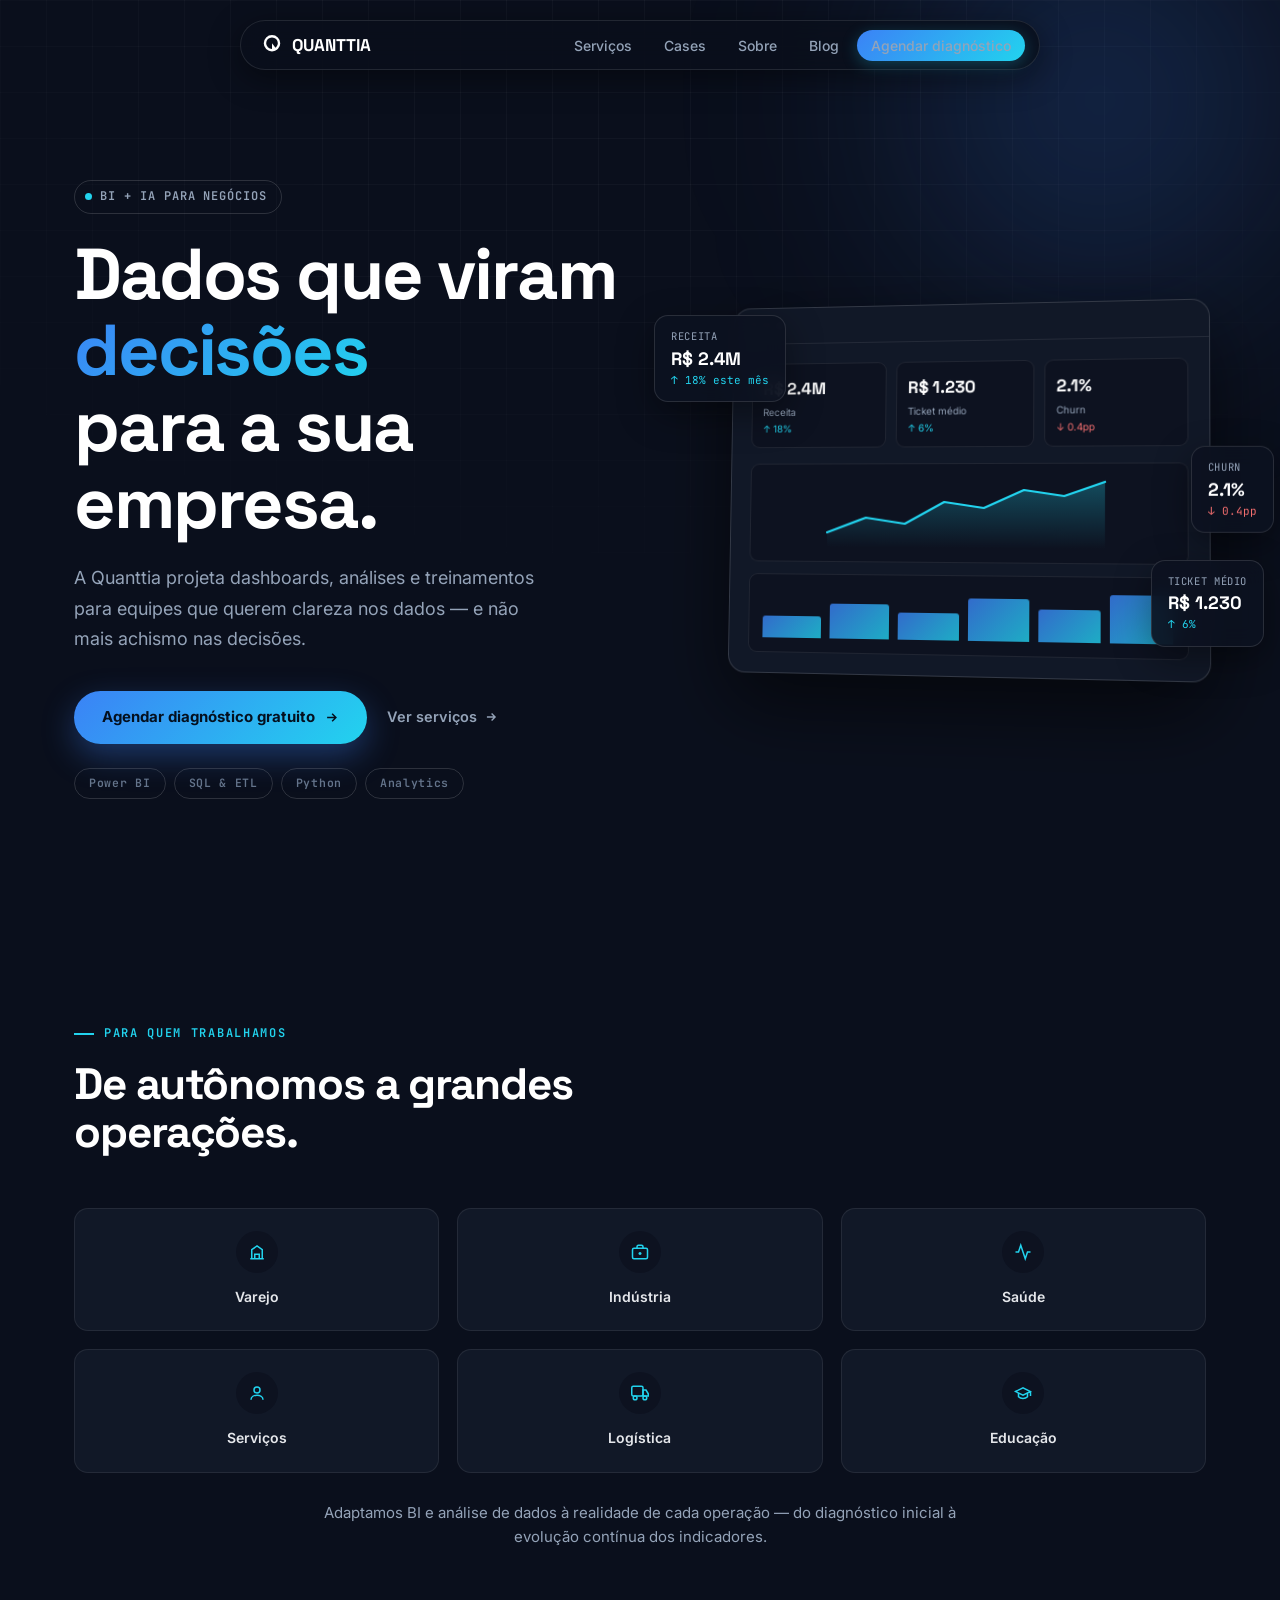
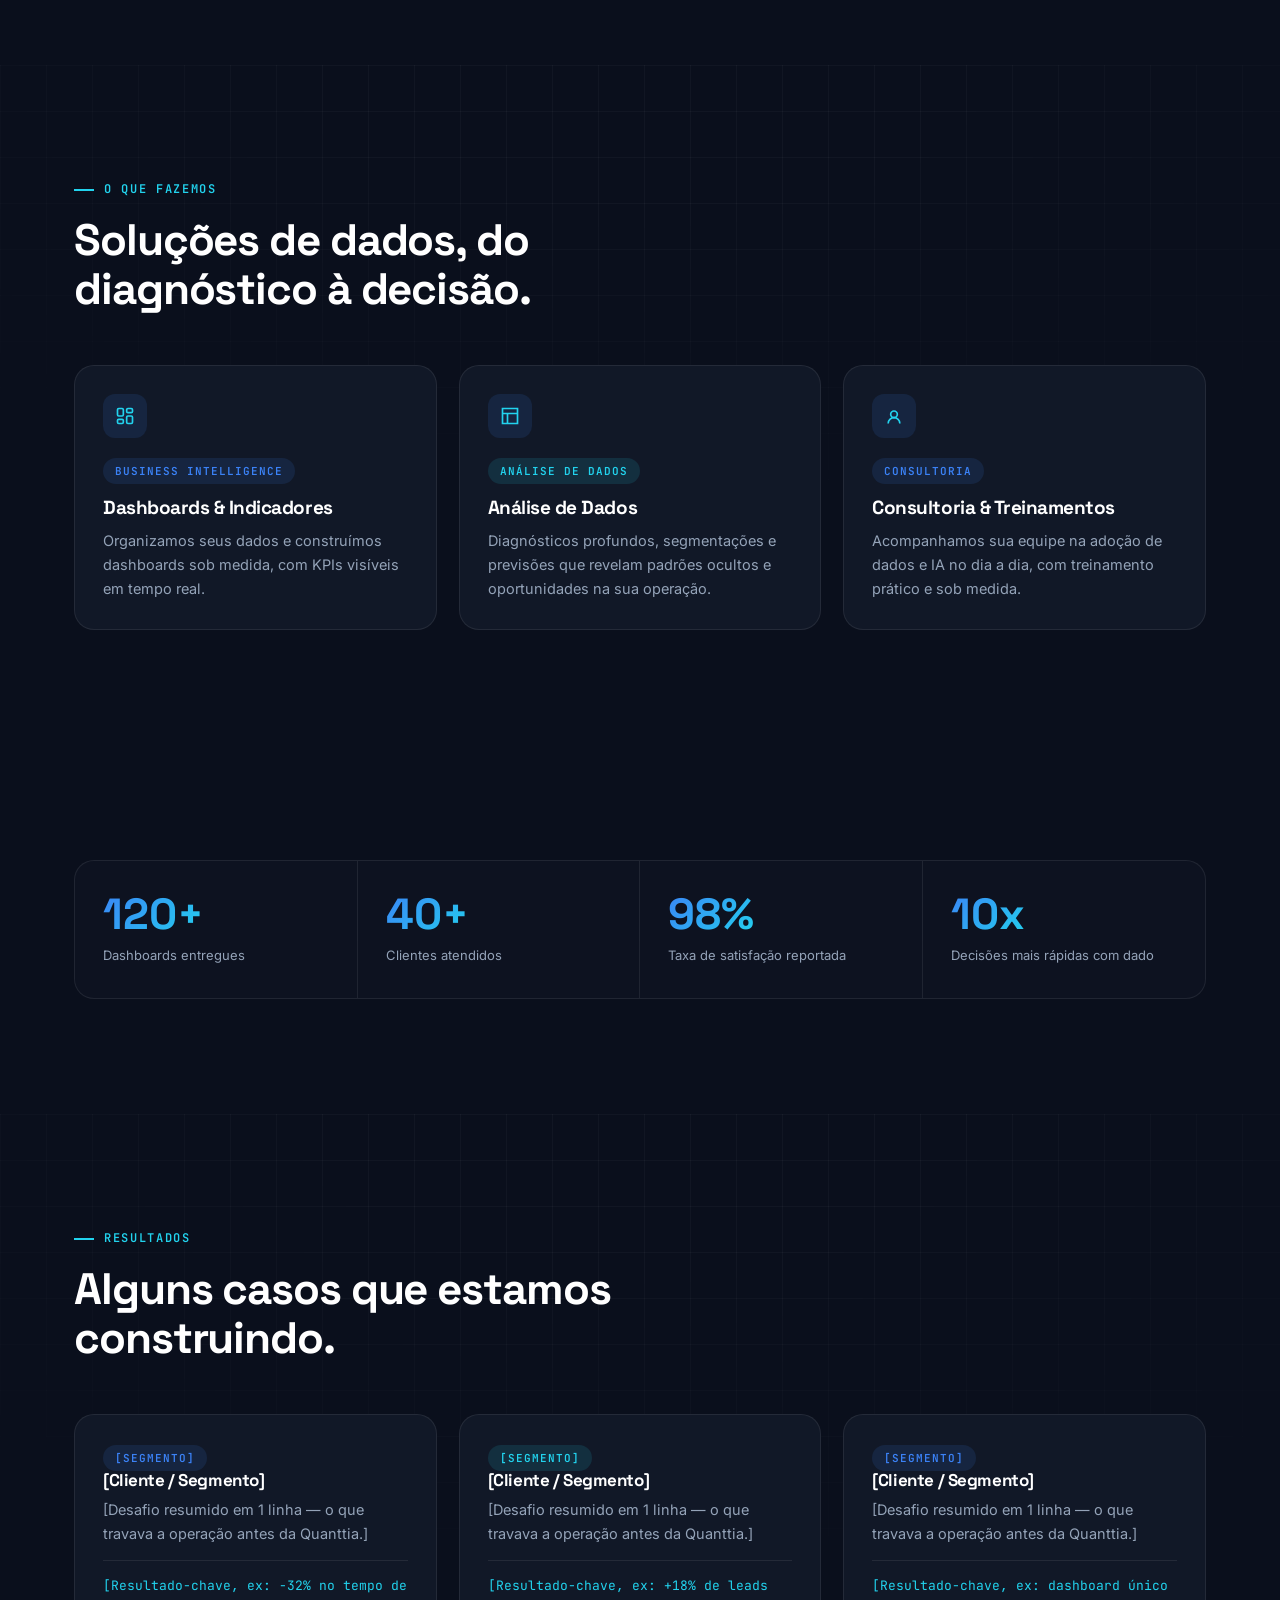
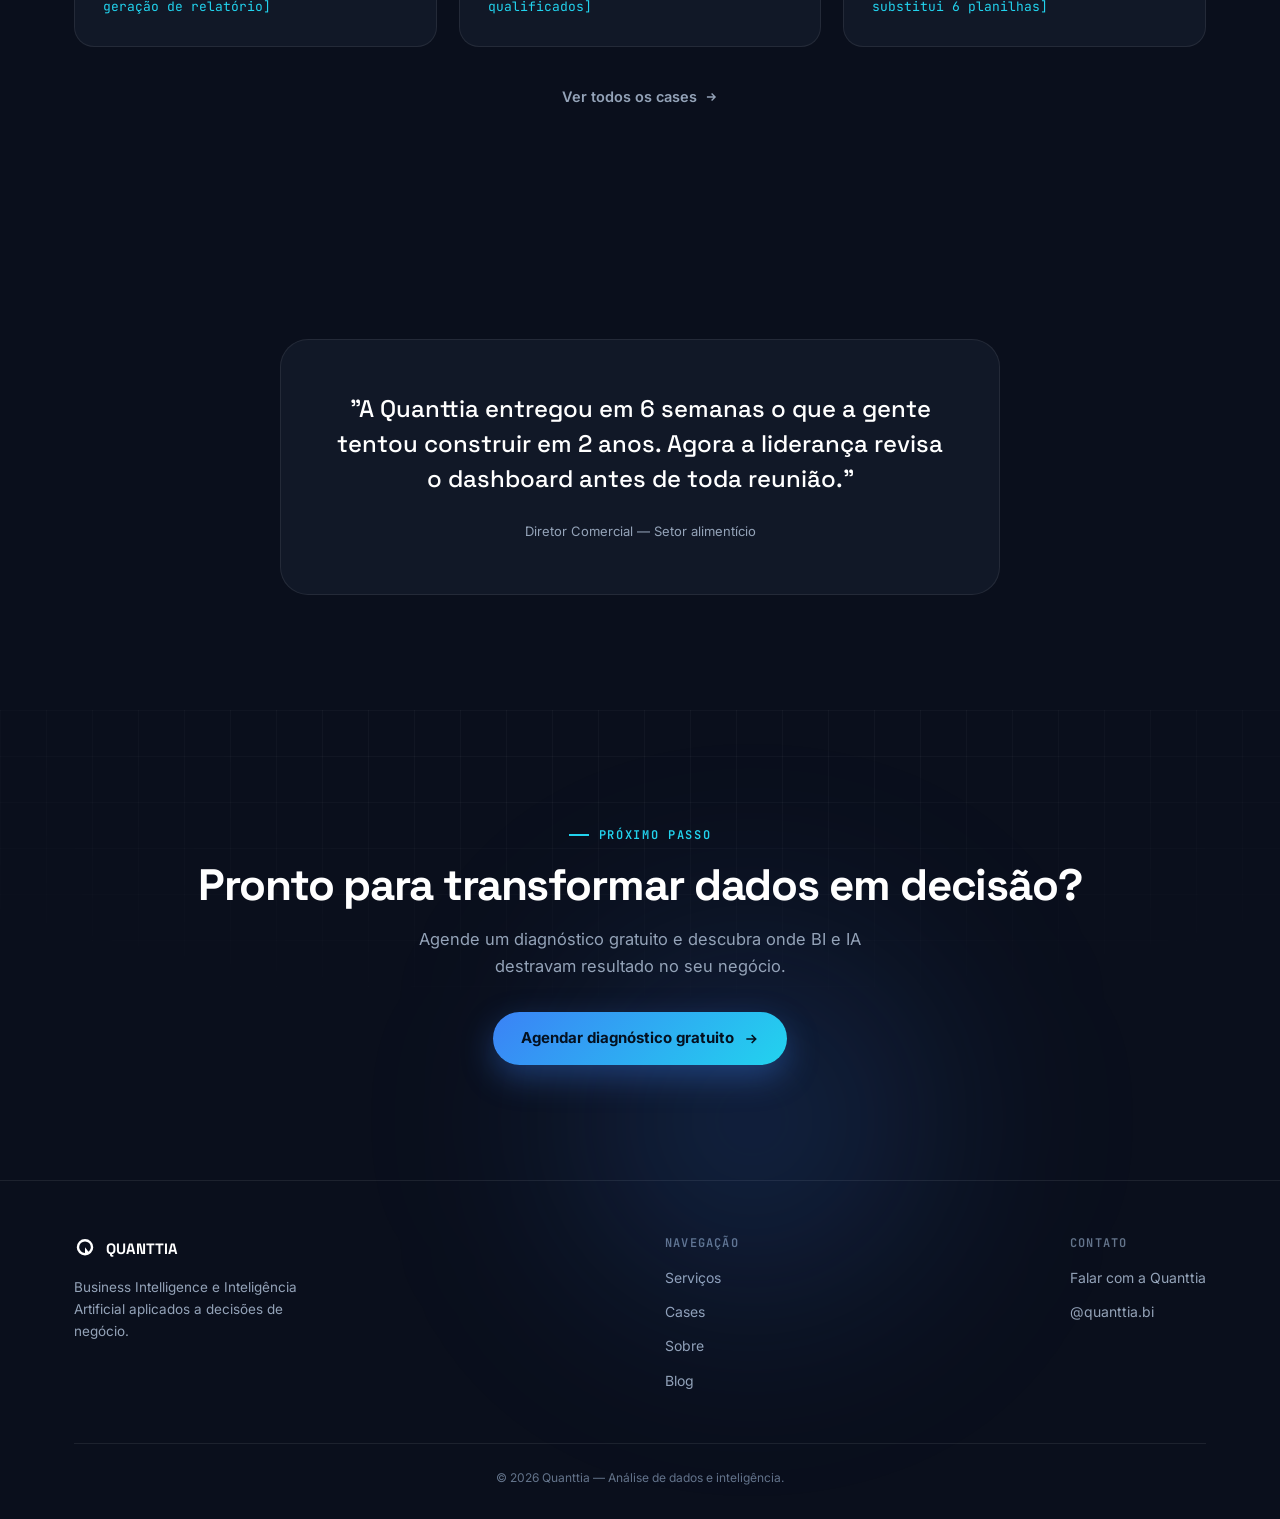
==== commit 963c4179: "fix: restore legacy section CSS until Task 3 replaces markup" ====
--- a/index.html
+++ b/index.html
@@ -163,6 +163,23 @@
     .float-card{display:none;}
     .mini-cases-bento{grid-template-columns:1fr;}
   }
+
+  /* legacy section styles — will be replaced by Task 3 */
+  .segments{display:grid;grid-template-columns:repeat(3,1fr);gap:18px;margin-bottom:28px;}
+  .segment{border:1px solid var(--border);border-radius:14px;padding:22px 16px;text-align:center;background:var(--surface);}
+  .segment .ic{width:42px;height:42px;border-radius:50%;background:var(--surface-2);display:flex;align-items:center;justify-content:center;margin:0 auto 12px;color:var(--cyan);}
+  .segment p{font-weight:600;font-size:14px;color:var(--text);}
+  .sectors-line{text-align:center;font-size:15px;max-width:680px;margin:0 auto;color:var(--muted);}
+  .cards3{display:grid;grid-template-columns:repeat(3,1fr);gap:22px;}
+  .mini-cases{display:grid;grid-template-columns:repeat(3,1fr);gap:22px;}
+  .mini-case .tag{margin-bottom:14px;}
+  .mini-case h3{font-size:17px;margin-bottom:8px;}
+  .mini-case .result{margin-top:14px;padding-top:14px;border-top:1px solid var(--border);font-family:var(--ff-mono);font-size:13px;color:var(--cyan);}
+  @media (max-width:980px){
+    .segments{grid-template-columns:1fr 1fr;}
+    .cards3{grid-template-columns:1fr;}
+    .mini-cases{grid-template-columns:1fr;}
+  }
 </style>
 </head>
 <body>
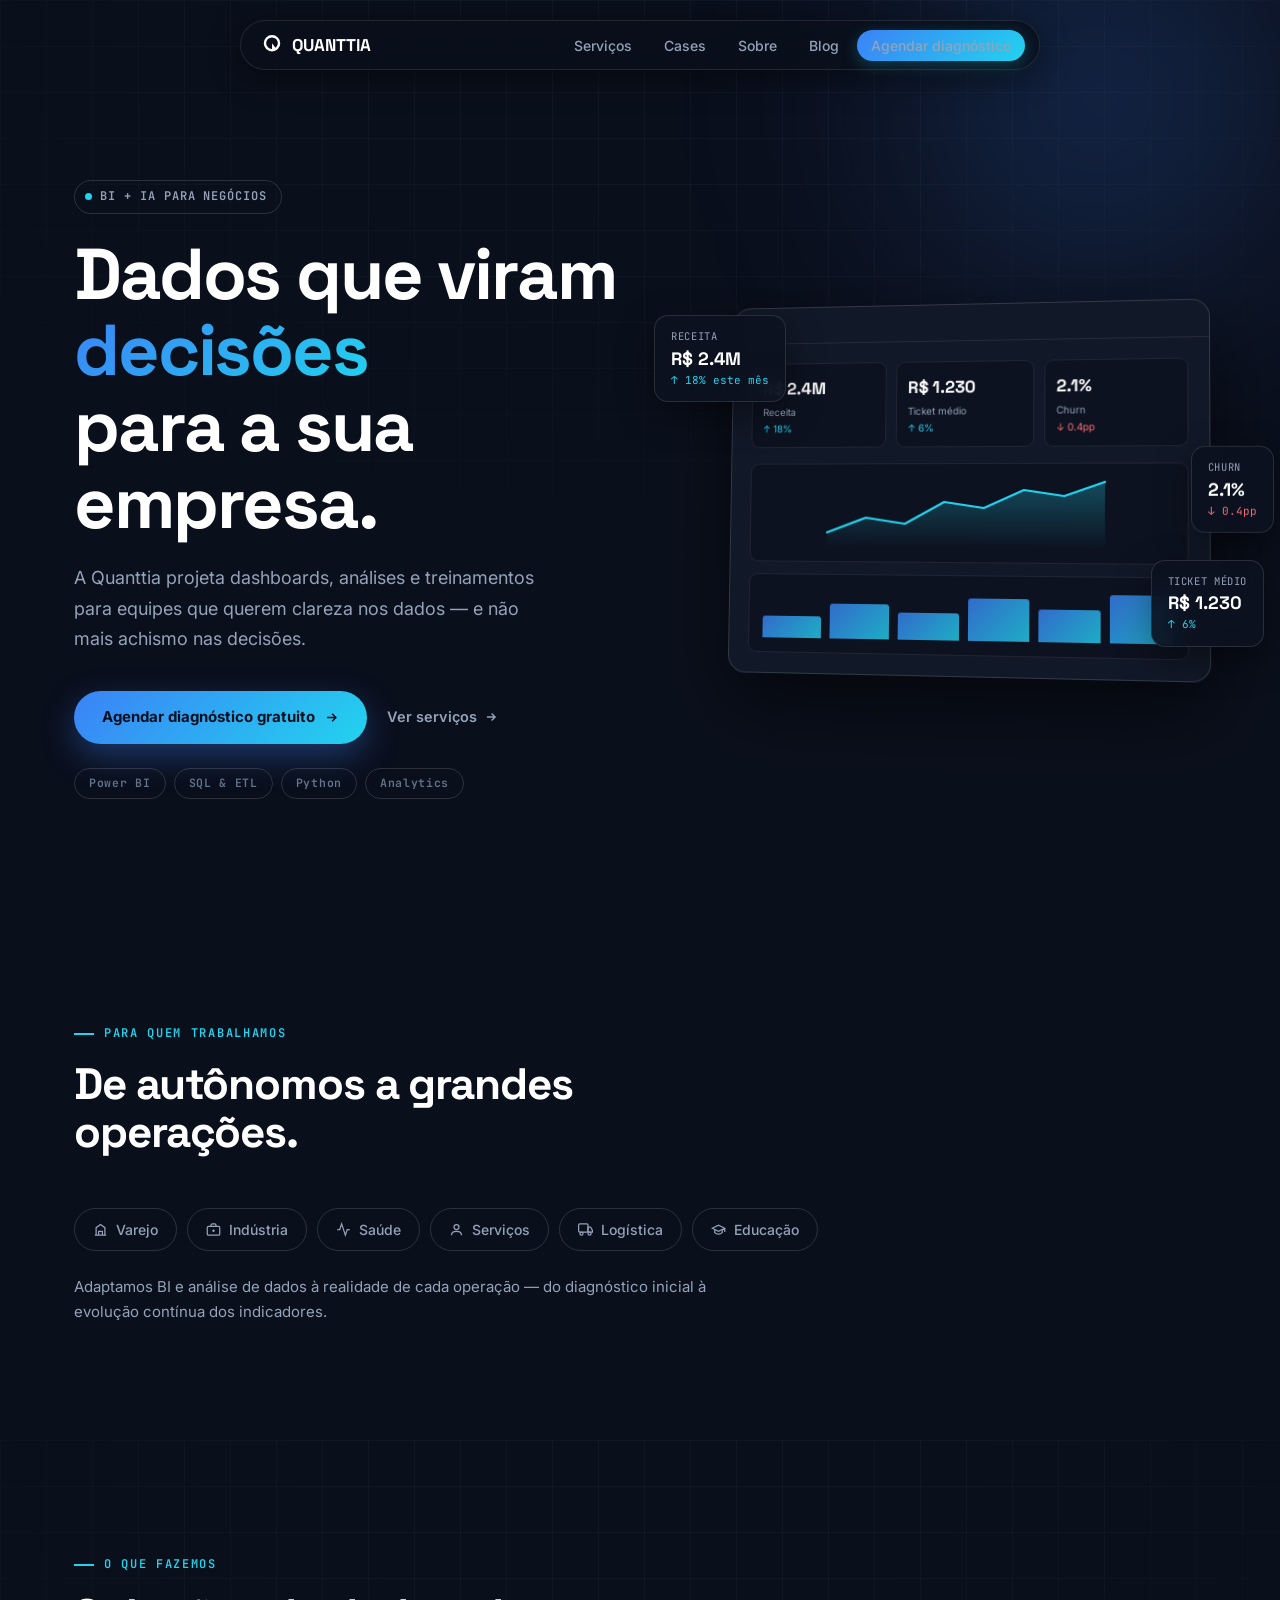
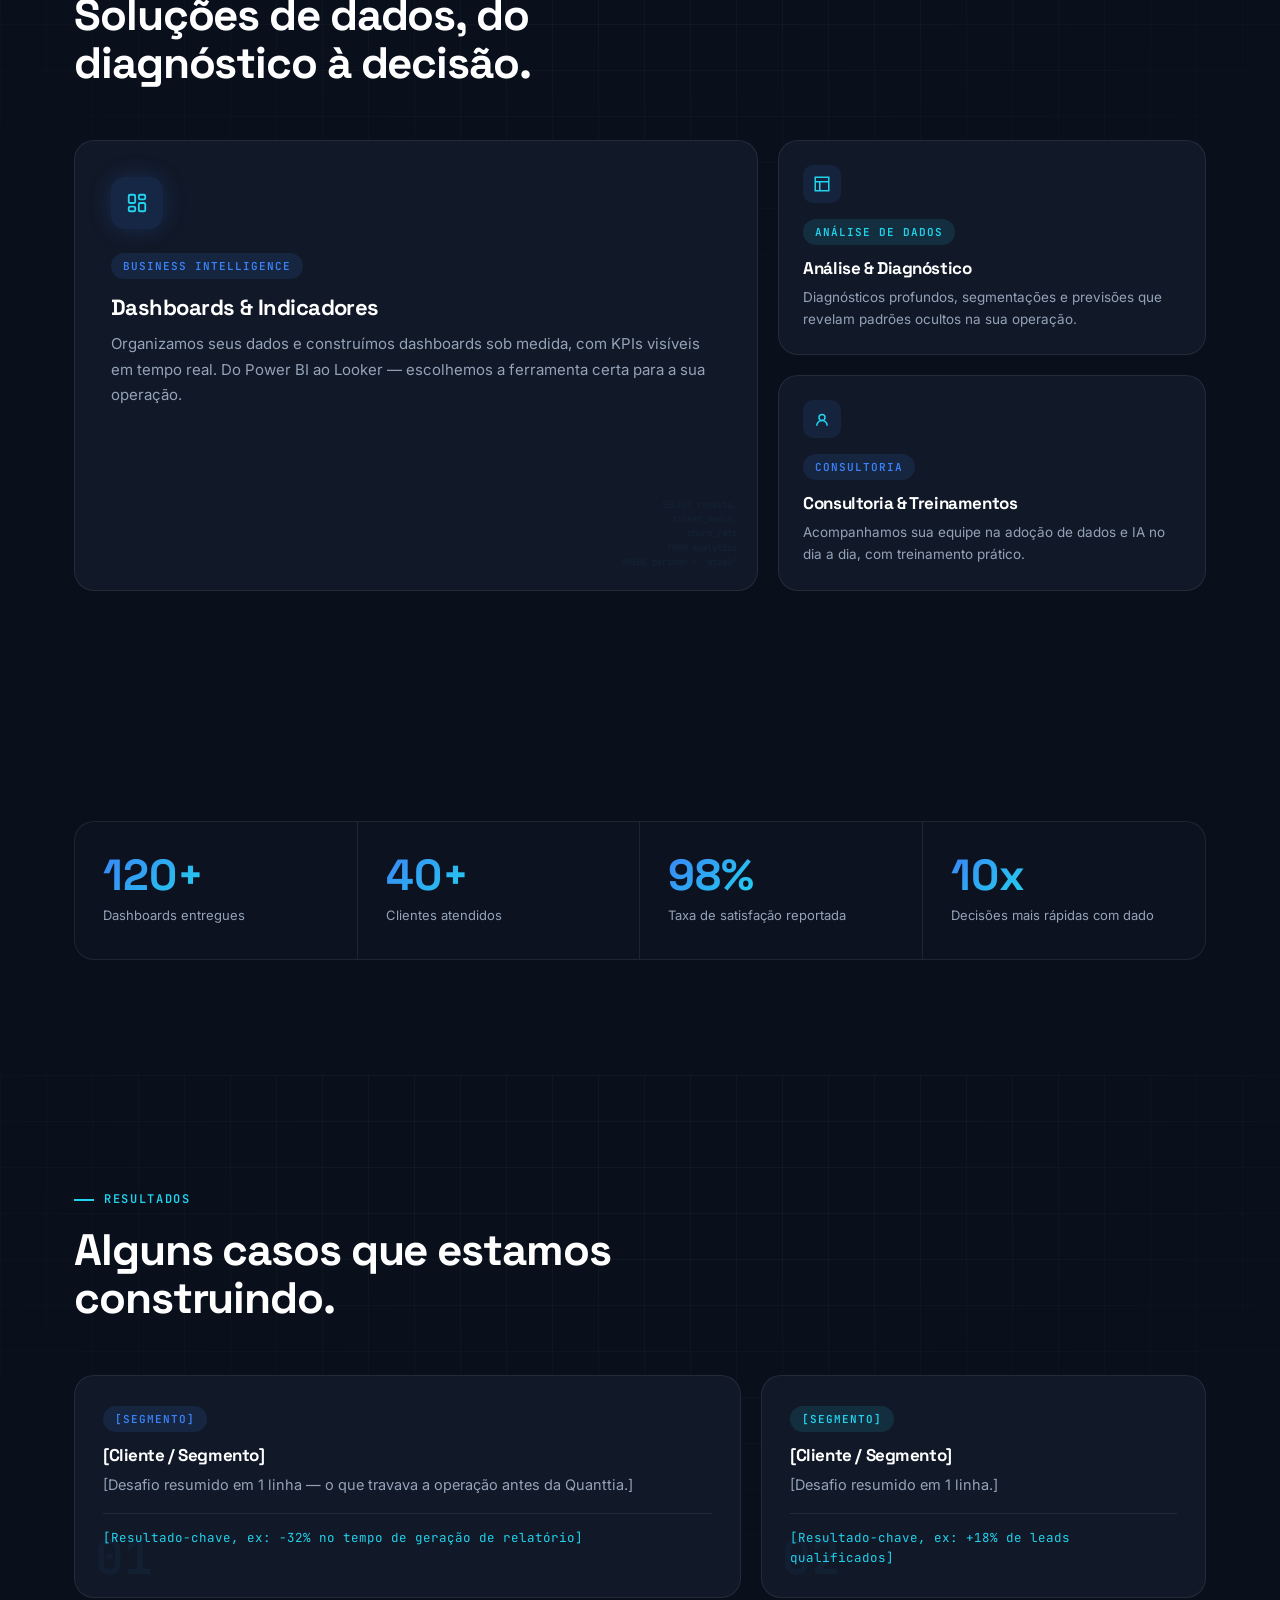
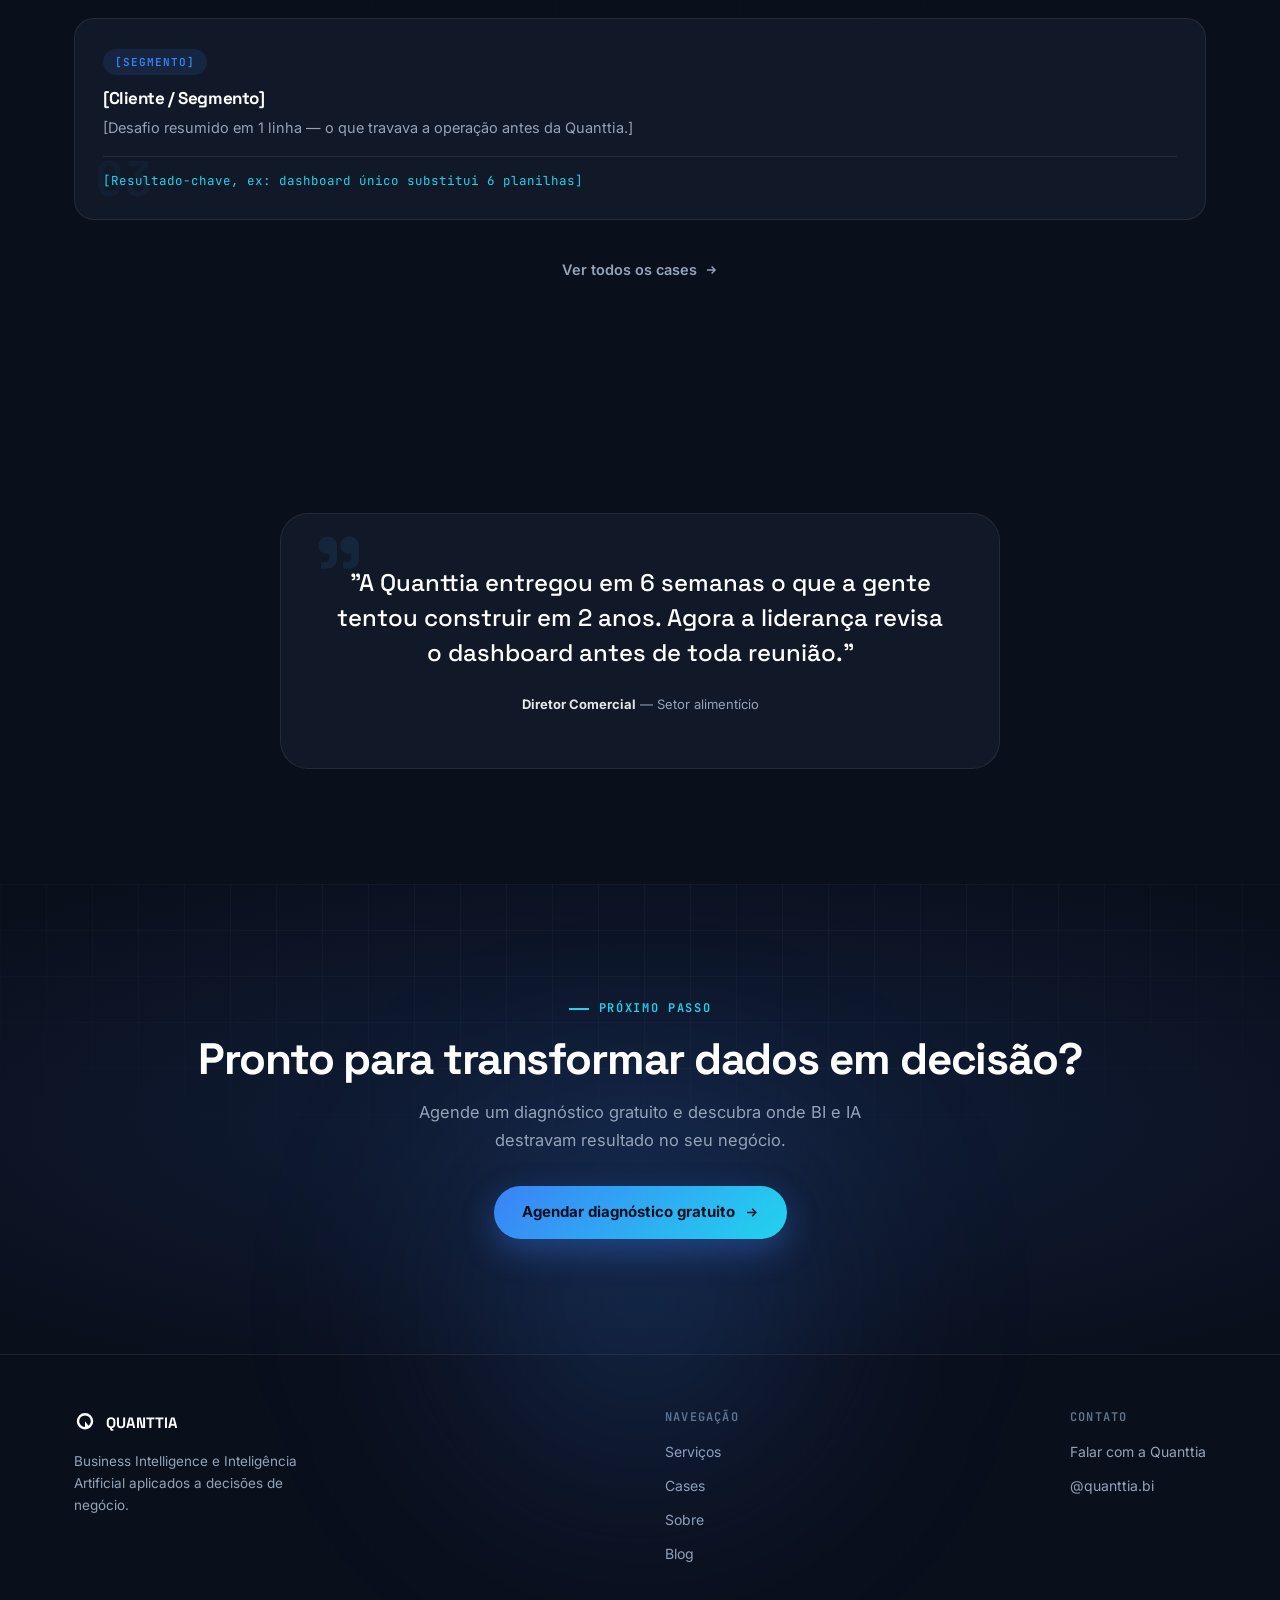
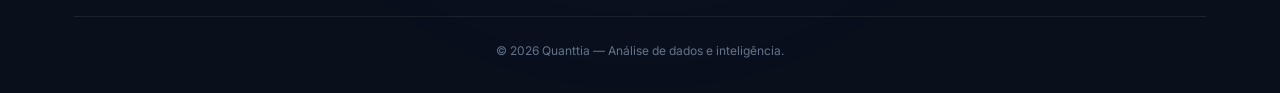
==== commit 8789d239: "feat: homepage — bento grid, segments tags, kpi grid, mini cases, testimonial, cta" ====
--- a/index.html
+++ b/index.html
@@ -164,22 +164,6 @@
     .mini-cases-bento{grid-template-columns:1fr;}
   }
 
-  /* legacy section styles — will be replaced by Task 3 */
-  .segments{display:grid;grid-template-columns:repeat(3,1fr);gap:18px;margin-bottom:28px;}
-  .segment{border:1px solid var(--border);border-radius:14px;padding:22px 16px;text-align:center;background:var(--surface);}
-  .segment .ic{width:42px;height:42px;border-radius:50%;background:var(--surface-2);display:flex;align-items:center;justify-content:center;margin:0 auto 12px;color:var(--cyan);}
-  .segment p{font-weight:600;font-size:14px;color:var(--text);}
-  .sectors-line{text-align:center;font-size:15px;max-width:680px;margin:0 auto;color:var(--muted);}
-  .cards3{display:grid;grid-template-columns:repeat(3,1fr);gap:22px;}
-  .mini-cases{display:grid;grid-template-columns:repeat(3,1fr);gap:22px;}
-  .mini-case .tag{margin-bottom:14px;}
-  .mini-case h3{font-size:17px;margin-bottom:8px;}
-  .mini-case .result{margin-top:14px;padding-top:14px;border-top:1px solid var(--border);font-family:var(--ff-mono);font-size:13px;color:var(--cyan);}
-  @media (max-width:980px){
-    .segments{grid-template-columns:1fr 1fr;}
-    .cards3{grid-template-columns:1fr;}
-    .mini-cases{grid-template-columns:1fr;}
-  }
 </style>
 </head>
 <body>
@@ -282,13 +266,13 @@
       <div class="eyebrow">Para quem trabalhamos</div>
       <h2>De autônomos a grandes operações.</h2>
     </div>
-    <div class="segments">
-      <div class="segment" data-reveal><div class="ic"><svg width="18" height="18" viewBox="0 0 24 24" fill="none" stroke="currentColor" stroke-width="2"><path d="M3 21h18M5 21V9l7-5 7 5v12M9 21v-6h6v6"/></svg></div><p>Varejo</p></div>
-      <div class="segment" data-reveal><div class="ic"><svg width="18" height="18" viewBox="0 0 24 24" fill="none" stroke="currentColor" stroke-width="2"><rect x="2" y="7" width="20" height="14" rx="2"/><path d="M16 7V5a2 2 0 0 0-2-2h-4a2 2 0 0 0-2 2v2"/><line x1="12" y1="12" x2="12" y2="16"/><line x1="10" y1="14" x2="14" y2="14"/></svg></div><p>Indústria</p></div>
-      <div class="segment" data-reveal><div class="ic"><svg width="18" height="18" viewBox="0 0 24 24" fill="none" stroke="currentColor" stroke-width="2"><path d="M22 12h-4l-3 9L9 3l-3 9H2"/></svg></div><p>Saúde</p></div>
-      <div class="segment" data-reveal><div class="ic"><svg width="18" height="18" viewBox="0 0 24 24" fill="none" stroke="currentColor" stroke-width="2"><circle cx="12" cy="8" r="4"/><path d="M4 21c0-4 4-6 8-6s8 2 8 6"/></svg></div><p>Serviços</p></div>
-      <div class="segment" data-reveal><div class="ic"><svg width="18" height="18" viewBox="0 0 24 24" fill="none" stroke="currentColor" stroke-width="2"><rect x="1" y="3" width="15" height="13" rx="2"/><path d="M16 8h4l3 5v3h-7V8z"/><circle cx="5.5" cy="18.5" r="2.5"/><circle cx="18.5" cy="18.5" r="2.5"/></svg></div><p>Logística</p></div>
-      <div class="segment" data-reveal><div class="ic"><svg width="18" height="18" viewBox="0 0 24 24" fill="none" stroke="currentColor" stroke-width="2"><path d="M22 10v6M2 10l10-5 10 5-10 5z"/><path d="M6 12v5c3 3 9 3 12 0v-5"/></svg></div><p>Educação</p></div>
+    <div class="segments-tags" data-reveal>
+      <span class="seg-tag"><svg width="15" height="15" viewBox="0 0 24 24" fill="none" stroke="currentColor" stroke-width="2"><path d="M3 21h18M5 21V9l7-5 7 5v12M9 21v-6h6v6"/></svg>Varejo</span>
+      <span class="seg-tag"><svg width="15" height="15" viewBox="0 0 24 24" fill="none" stroke="currentColor" stroke-width="2"><rect x="2" y="7" width="20" height="14" rx="2"/><path d="M16 7V5a2 2 0 0 0-2-2h-4a2 2 0 0 0-2 2v2"/><line x1="12" y1="12" x2="12" y2="16"/><line x1="10" y1="14" x2="14" y2="14"/></svg>Indústria</span>
+      <span class="seg-tag"><svg width="15" height="15" viewBox="0 0 24 24" fill="none" stroke="currentColor" stroke-width="2"><path d="M22 12h-4l-3 9L9 3l-3 9H2"/></svg>Saúde</span>
+      <span class="seg-tag"><svg width="15" height="15" viewBox="0 0 24 24" fill="none" stroke="currentColor" stroke-width="2"><circle cx="12" cy="8" r="4"/><path d="M4 21c0-4 4-6 8-6s8 2 8 6"/></svg>Serviços</span>
+      <span class="seg-tag"><svg width="15" height="15" viewBox="0 0 24 24" fill="none" stroke="currentColor" stroke-width="2"><rect x="1" y="3" width="15" height="13" rx="2"/><path d="M16 8h4l3 5v3h-7V8z"/><circle cx="5.5" cy="18.5" r="2.5"/><circle cx="18.5" cy="18.5" r="2.5"/></svg>Logística</span>
+      <span class="seg-tag"><svg width="15" height="15" viewBox="0 0 24 24" fill="none" stroke="currentColor" stroke-width="2"><path d="M22 10v6M2 10l10-5 10 5-10 5z"/><path d="M6 12v5c3 3 9 3 12 0v-5"/></svg>Educação</span>
     </div>
     <p class="sectors-line" data-reveal>Adaptamos BI e análise de dados à realidade de cada operação — do diagnóstico inicial à evolução contínua dos indicadores.</p>
   </div>
@@ -301,24 +285,25 @@
       <div class="eyebrow">O que fazemos</div>
       <h2>Soluções de dados, do diagnóstico à decisão.</h2>
     </div>
-    <div class="cards3">
-      <div class="card" data-reveal>
-        <div class="icon"><svg width="20" height="20" viewBox="0 0 24 24" fill="none" stroke="currentColor" stroke-width="2"><rect x="3" y="3" width="7" height="9" rx="1.5"/><rect x="14" y="3" width="7" height="5" rx="1.5"/><rect x="14" y="12" width="7" height="9" rx="1.5"/><rect x="3" y="16" width="7" height="5" rx="1.5"/></svg></div>
-        <span class="badge-pill">BUSINESS INTELLIGENCE</span>
-        <h3 style="margin-top:14px;">Dashboards & Indicadores</h3>
-        <p>Organizamos seus dados e construímos dashboards sob medida, com KPIs visíveis em tempo real.</p>
-      </div>
-      <div class="card" data-reveal>
-        <div class="icon"><svg width="20" height="20" viewBox="0 0 24 24" fill="none" stroke="currentColor" stroke-width="2"><path d="M3 3h18v18H3zM3 9h18M9 21V9"/></svg></div>
-        <span class="badge-pill cyan">ANÁLISE DE DADOS</span>
-        <h3 style="margin-top:14px;">Análise de Dados</h3>
-        <p>Diagnósticos profundos, segmentações e previsões que revelam padrões ocultos e oportunidades na sua operação.</p>
-      </div>
-      <div class="card" data-reveal>
-        <div class="icon"><svg width="20" height="20" viewBox="0 0 24 24" fill="none" stroke="currentColor" stroke-width="2"><path d="M12 14a4 4 0 1 0 0-8 4 4 0 0 0 0 8Z"/><path d="M5 21a7 7 0 0 1 14 0"/></svg></div>
-        <span class="badge-pill">CONSULTORIA</span>
+    <div class="bento">
+      <div class="card bento-main" data-reveal>
+        <div class="icon"><svg width="22" height="22" viewBox="0 0 24 24" fill="none" stroke="currentColor" stroke-width="2"><rect x="3" y="3" width="7" height="9" rx="1.5"/><rect x="14" y="3" width="7" height="5" rx="1.5"/><rect x="14" y="12" width="7" height="9" rx="1.5"/><rect x="3" y="16" width="7" height="5" rx="1.5"/></svg></div>
+        <span class="badge-pill">Business Intelligence</span>
+        <h3 style="margin-top:16px;">Dashboards & Indicadores</h3>
+        <p style="margin-top:10px;">Organizamos seus dados e construímos dashboards sob medida, com KPIs visíveis em tempo real. Do Power BI ao Looker — escolhemos a ferramenta certa para a sua operação.</p>
+        <div class="bento-deco">SELECT receita,<br>ticket_medio,<br>churn_rate<br>FROM analytics<br>WHERE periodo = 'atual'</div>
+      </div>
+      <div class="card bento-mini" data-reveal>
+        <div class="icon"><svg width="18" height="18" viewBox="0 0 24 24" fill="none" stroke="currentColor" stroke-width="2"><path d="M3 3h18v18H3zM3 9h18M9 21V9"/></svg></div>
+        <span class="badge-pill cyan">Análise de Dados</span>
+        <h3 style="margin-top:14px;">Análise & Diagnóstico</h3>
+        <p>Diagnósticos profundos, segmentações e previsões que revelam padrões ocultos na sua operação.</p>
+      </div>
+      <div class="card bento-mini" data-reveal>
+        <div class="icon"><svg width="18" height="18" viewBox="0 0 24 24" fill="none" stroke="currentColor" stroke-width="2"><path d="M12 14a4 4 0 1 0 0-8 4 4 0 0 0 0 8Z"/><path d="M5 21a7 7 0 0 1 14 0"/></svg></div>
+        <span class="badge-pill">Consultoria</span>
         <h3 style="margin-top:14px;">Consultoria & Treinamentos</h3>
-        <p>Acompanhamos sua equipe na adoção de dados e IA no dia a dia, com treinamento prático e sob medida.</p>
+        <p>Acompanhamos sua equipe na adoção de dados e IA no dia a dia, com treinamento prático.</p>
       </div>
     </div>
   </div>
@@ -327,11 +312,11 @@
 <!-- ===== MÉTRICAS ===== -->
 <section>
   <div class="container">
-    <div class="kpi-grid">
-      <div class="kpi" data-reveal><div class="num"><span class="grad" data-count="120" data-suffix="+">0+</span></div><div class="label">Dashboards entregues</div></div>
-      <div class="kpi" data-reveal><div class="num"><span class="grad" data-count="40" data-suffix="+">0+</span></div><div class="label">Clientes atendidos</div></div>
-      <div class="kpi" data-reveal><div class="num"><span class="grad" data-count="98" data-suffix="%">0%</span></div><div class="label">Taxa de satisfação reportada</div></div>
-      <div class="kpi" data-reveal><div class="num"><span class="grad">10x</span></div><div class="label">Decisões mais rápidas com dado</div></div>
+    <div class="kpi-grid" data-reveal>
+      <div class="kpi"><div class="num"><span class="grad" data-count="120" data-suffix="+">0+</span></div><div class="label">Dashboards entregues</div></div>
+      <div class="kpi"><div class="num"><span class="grad" data-count="40" data-suffix="+">0+</span></div><div class="label">Clientes atendidos</div></div>
+      <div class="kpi"><div class="num"><span class="grad" data-count="98" data-suffix="%">0%</span></div><div class="label">Taxa de satisfação reportada</div></div>
+      <div class="kpi"><div class="num"><span class="grad">10x</span></div><div class="label">Decisões mais rápidas com dado</div></div>
     </div>
   </div>
 </section>
@@ -343,22 +328,25 @@
       <div class="eyebrow">Resultados</div>
       <h2>Alguns casos que estamos construindo.</h2>
     </div>
-    <div class="mini-cases">
-      <div class="card mini-case" data-reveal>
+    <div class="mini-cases-bento">
+      <div class="card mini-case mini-case-a" data-reveal>
+        <div class="case-deco">01</div>
         <span class="badge-pill">[Segmento]</span>
-        <h3>[Cliente / Segmento]</h3>
+        <h3 style="margin-top:14px;">[Cliente / Segmento]</h3>
         <p>[Desafio resumido em 1 linha — o que travava a operação antes da Quanttia.]</p>
         <div class="result">[Resultado-chave, ex: -32% no tempo de geração de relatório]</div>
       </div>
       <div class="card mini-case" data-reveal>
+        <div class="case-deco">02</div>
         <span class="badge-pill cyan">[Segmento]</span>
-        <h3>[Cliente / Segmento]</h3>
-        <p>[Desafio resumido em 1 linha — o que travava a operação antes da Quanttia.]</p>
+        <h3 style="margin-top:14px;">[Cliente / Segmento]</h3>
+        <p>[Desafio resumido em 1 linha.]</p>
         <div class="result">[Resultado-chave, ex: +18% de leads qualificados]</div>
       </div>
-      <div class="card mini-case" data-reveal>
+      <div class="card mini-case mini-case-c" data-reveal>
+        <div class="case-deco">03</div>
         <span class="badge-pill">[Segmento]</span>
-        <h3>[Cliente / Segmento]</h3>
+        <h3 style="margin-top:14px;">[Cliente / Segmento]</h3>
         <p>[Desafio resumido em 1 linha — o que travava a operação antes da Quanttia.]</p>
         <div class="result">[Resultado-chave, ex: dashboard único substitui 6 planilhas]</div>
       </div>
@@ -375,22 +363,24 @@
 <section>
   <div class="container">
     <div class="testimonial" data-reveal>
+      <div class="quote-deco">"</div>
       <p class="quote">"A Quanttia entregou em 6 semanas o que a gente tentou construir em 2 anos. Agora a liderança revisa o dashboard antes de toda reunião."</p>
-      <div class="author">Diretor Comercial — Setor alimentício</div>
+      <div class="author"><strong>Diretor Comercial</strong> — Setor alimentício</div>
     </div>
   </div>
 </section>
 
 <!-- ===== CTA FINAL ===== -->
 <section class="grid-bg">
-  <div class="glow-spot" style="width:480px;height:480px;bottom:-180px;left:40%;"></div>
-  <div class="container final-cta" data-reveal>
+  <div class="final-cta-bg"></div>
+  <div class="glow-spot" style="width:500px;height:500px;bottom:-200px;left:calc(50% - 250px);"></div>
+  <div class="container final-cta" data-reveal style="position:relative;z-index:1;">
     <div class="eyebrow" style="justify-content:center;">Próximo passo</div>
     <h2>Pronto para transformar dados em decisão?</h2>
     <p>Agende um diagnóstico gratuito e descubra onde BI e IA destravam resultado no seu negócio.</p>
     <a href="contato.html" class="btn-primary">
       Agendar diagnóstico gratuito
-      <svg width="16" height="16" viewBox="0 0 24 24" fill="none" stroke="currentColor" stroke-width="2.4"><path d="M5 12h14M13 6l6 6-6 6"/></svg>
+      <svg width="15" height="15" viewBox="0 0 24 24" fill="none" stroke="currentColor" stroke-width="2.4"><path d="M5 12h14M13 6l6 6-6 6"/></svg>
     </a>
   </div>
 </section>
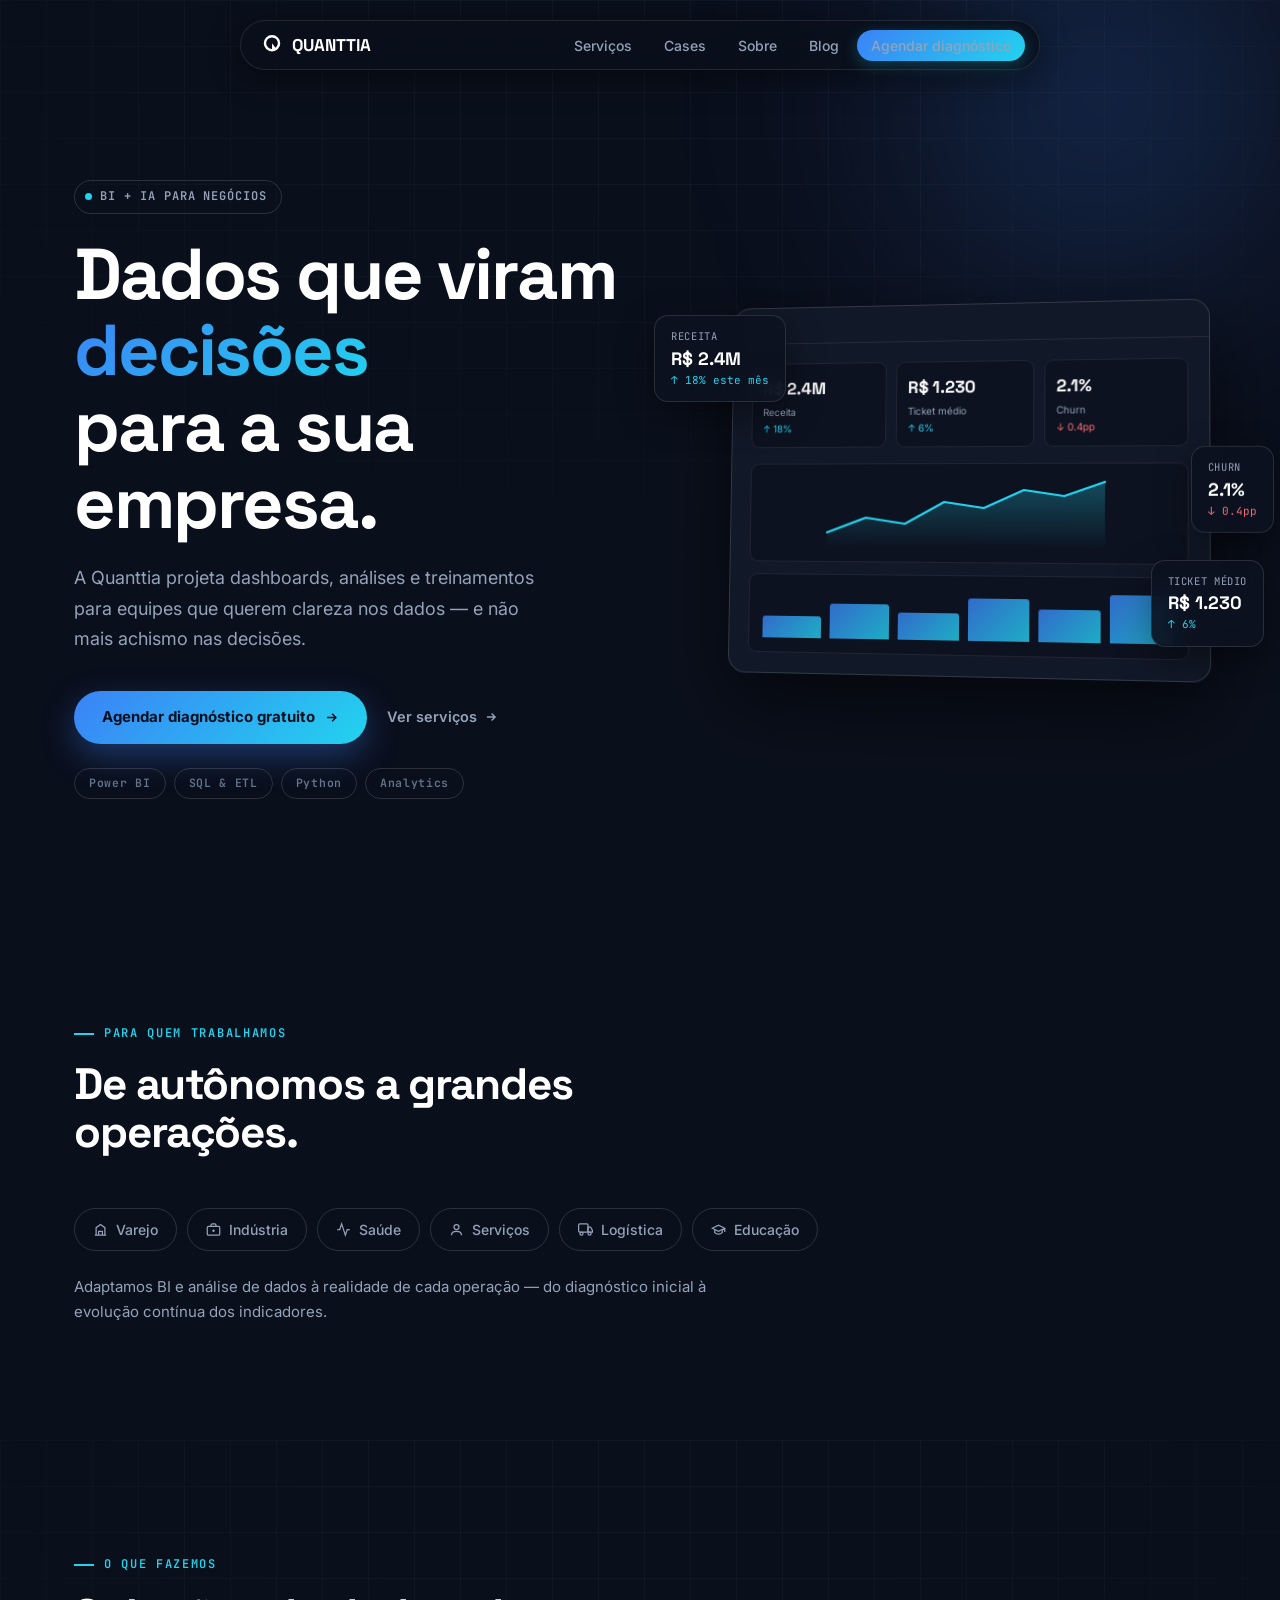
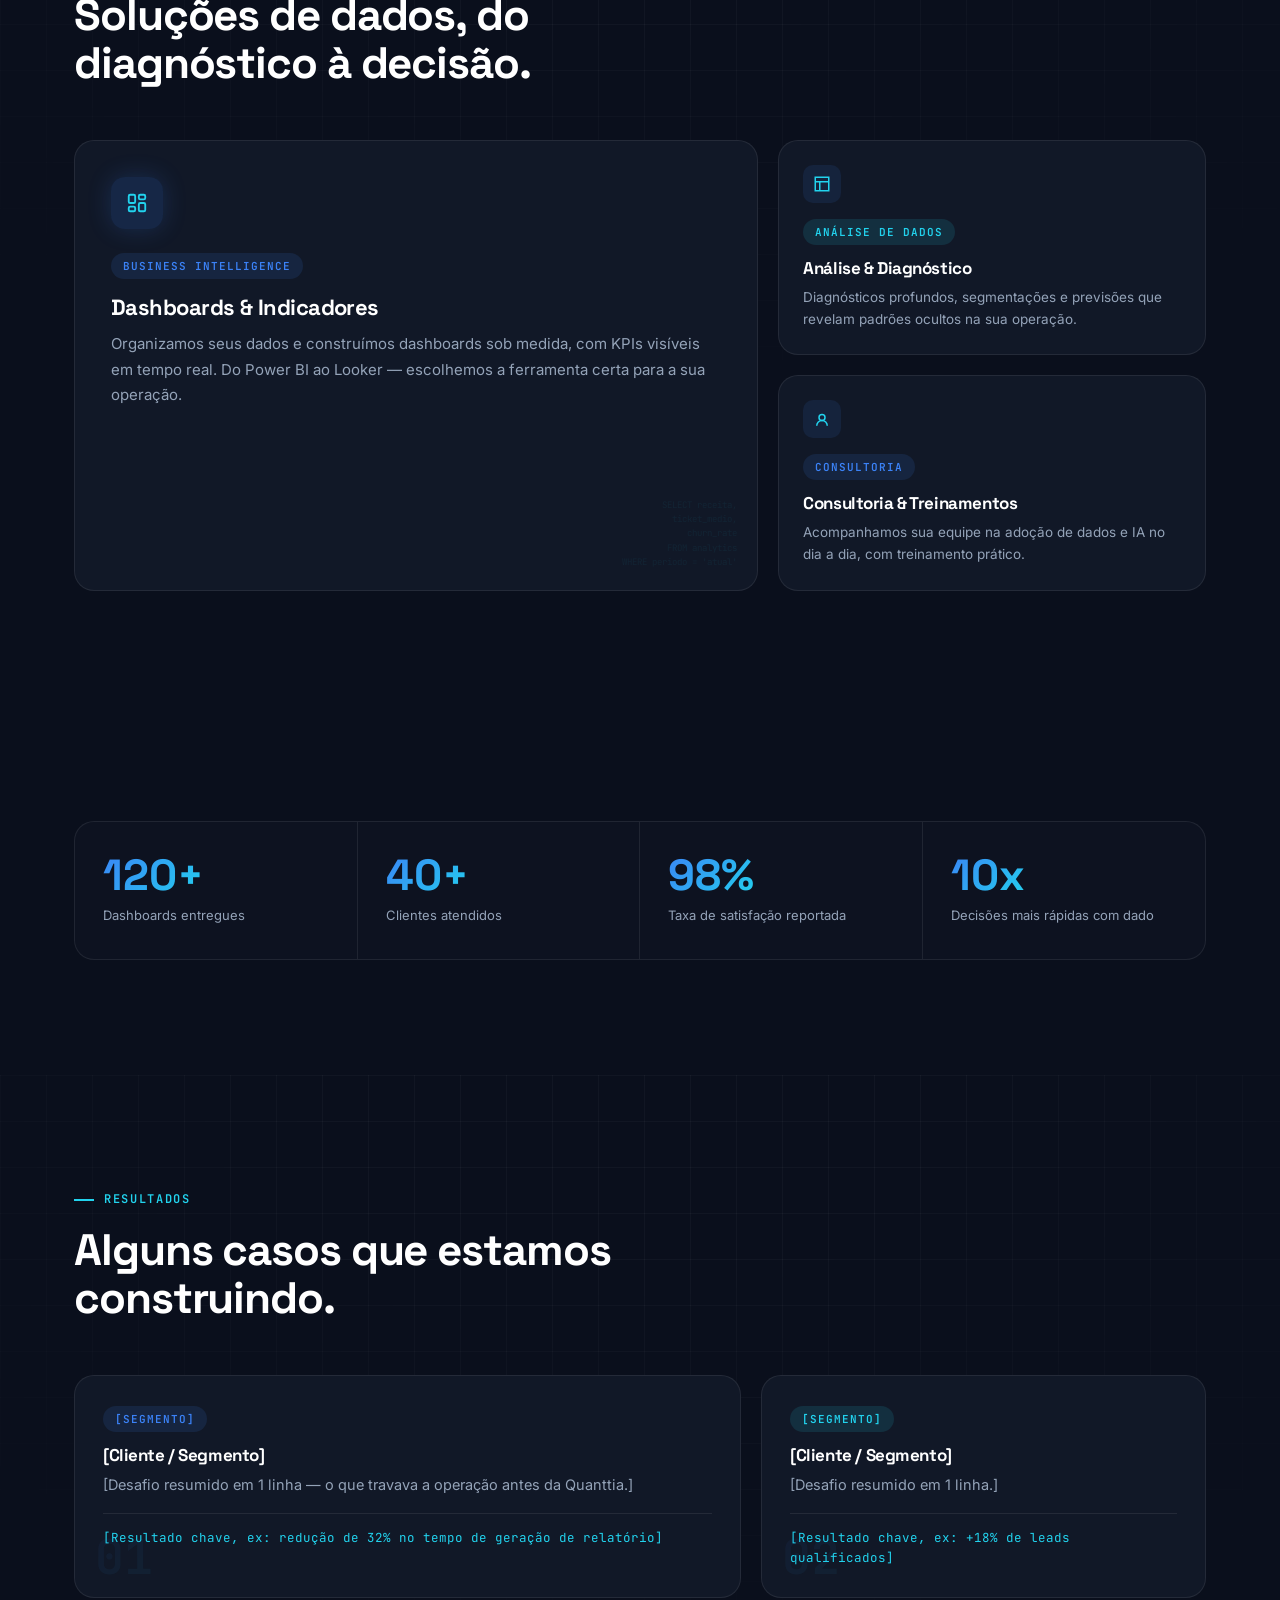
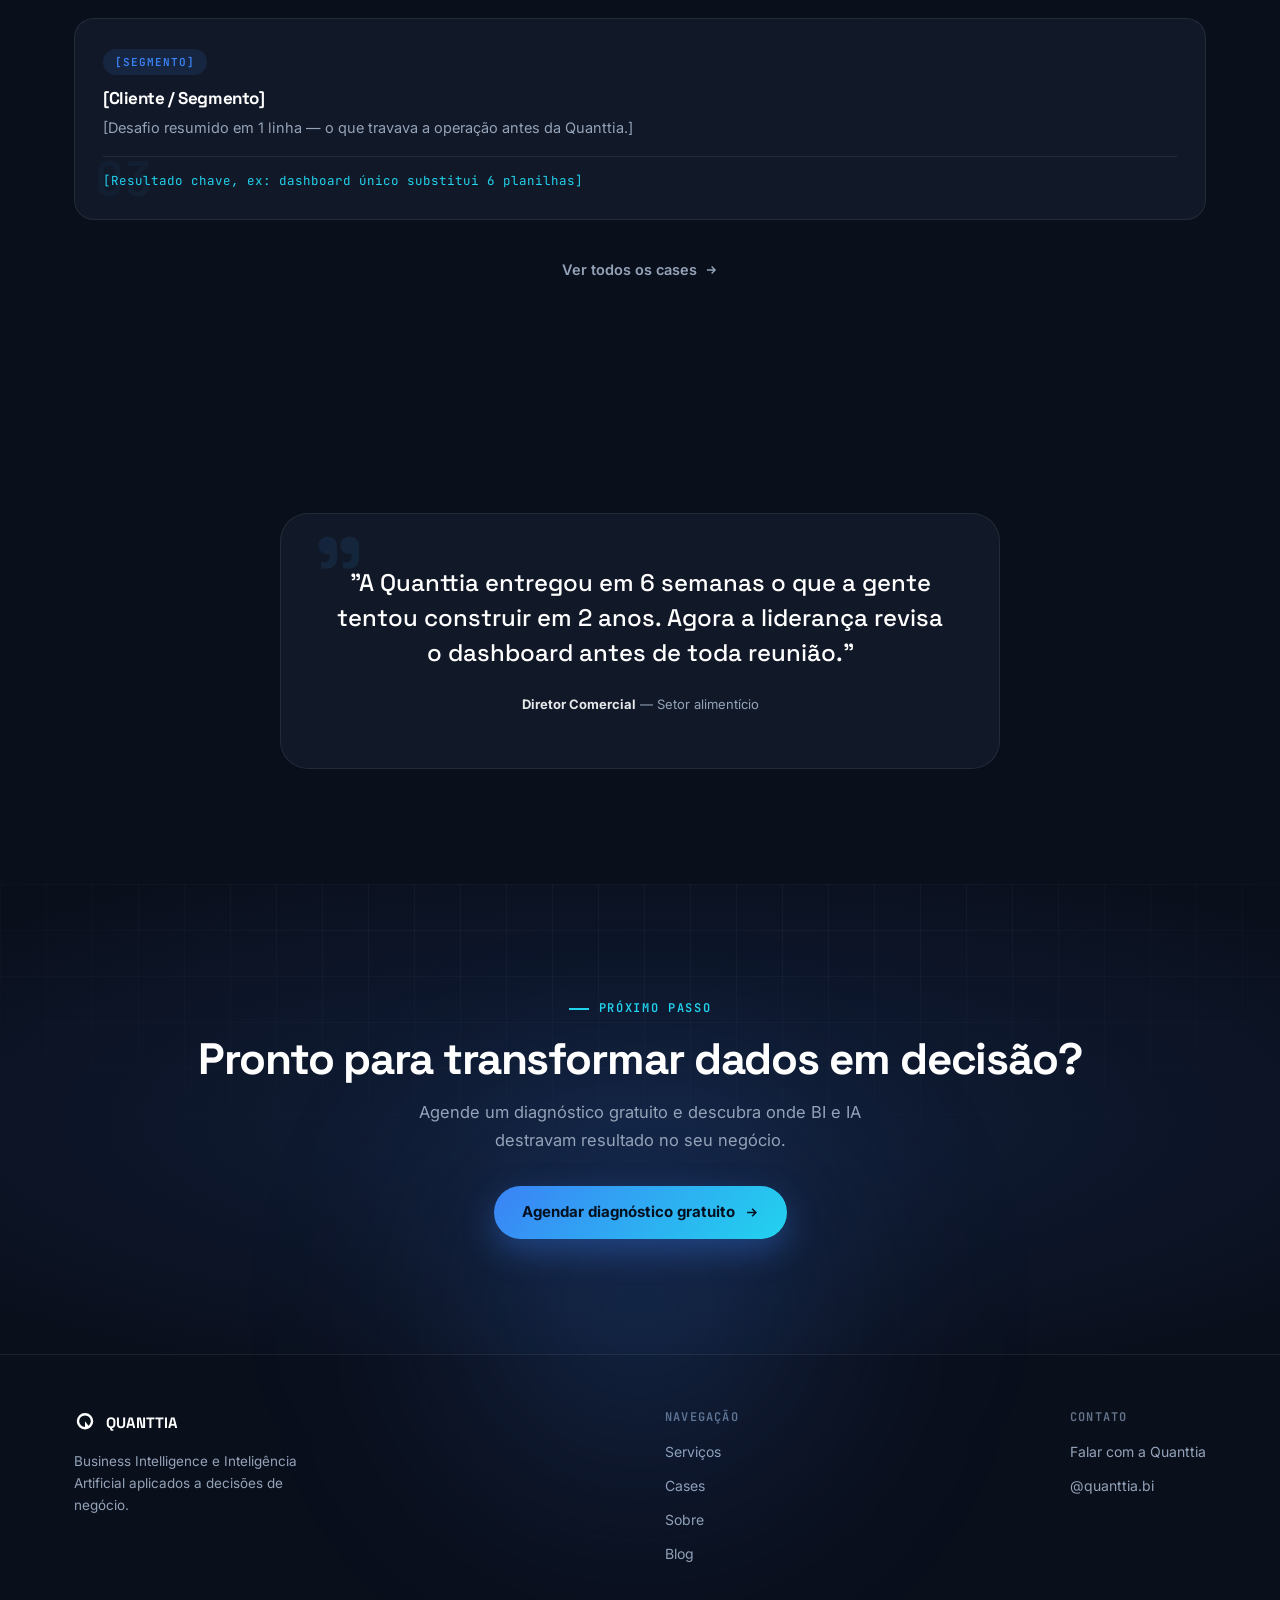
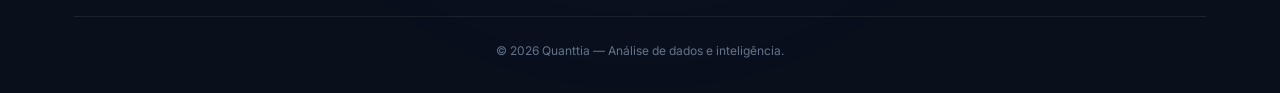
==== commit 073c3f06: "fix: remove hifens do conteúdo de texto em todas as páginas Co-Authored-By: Claude Sonnet 4.6 <norep" ====
--- a/index.html
+++ b/index.html
@@ -334,21 +334,21 @@
         <span class="badge-pill">[Segmento]</span>
         <h3 style="margin-top:14px;">[Cliente / Segmento]</h3>
         <p>[Desafio resumido em 1 linha — o que travava a operação antes da Quanttia.]</p>
-        <div class="result">[Resultado-chave, ex: -32% no tempo de geração de relatório]</div>
+        <div class="result">[Resultado chave, ex: redução de 32% no tempo de geração de relatório]</div>
       </div>
       <div class="card mini-case" data-reveal>
         <div class="case-deco">02</div>
         <span class="badge-pill cyan">[Segmento]</span>
         <h3 style="margin-top:14px;">[Cliente / Segmento]</h3>
         <p>[Desafio resumido em 1 linha.]</p>
-        <div class="result">[Resultado-chave, ex: +18% de leads qualificados]</div>
+        <div class="result">[Resultado chave, ex: +18% de leads qualificados]</div>
       </div>
       <div class="card mini-case mini-case-c" data-reveal>
         <div class="case-deco">03</div>
         <span class="badge-pill">[Segmento]</span>
         <h3 style="margin-top:14px;">[Cliente / Segmento]</h3>
         <p>[Desafio resumido em 1 linha — o que travava a operação antes da Quanttia.]</p>
-        <div class="result">[Resultado-chave, ex: dashboard único substitui 6 planilhas]</div>
+        <div class="result">[Resultado chave, ex: dashboard único substitui 6 planilhas]</div>
       </div>
     </div>
     <div style="text-align:center;margin-top:36px;" data-reveal>
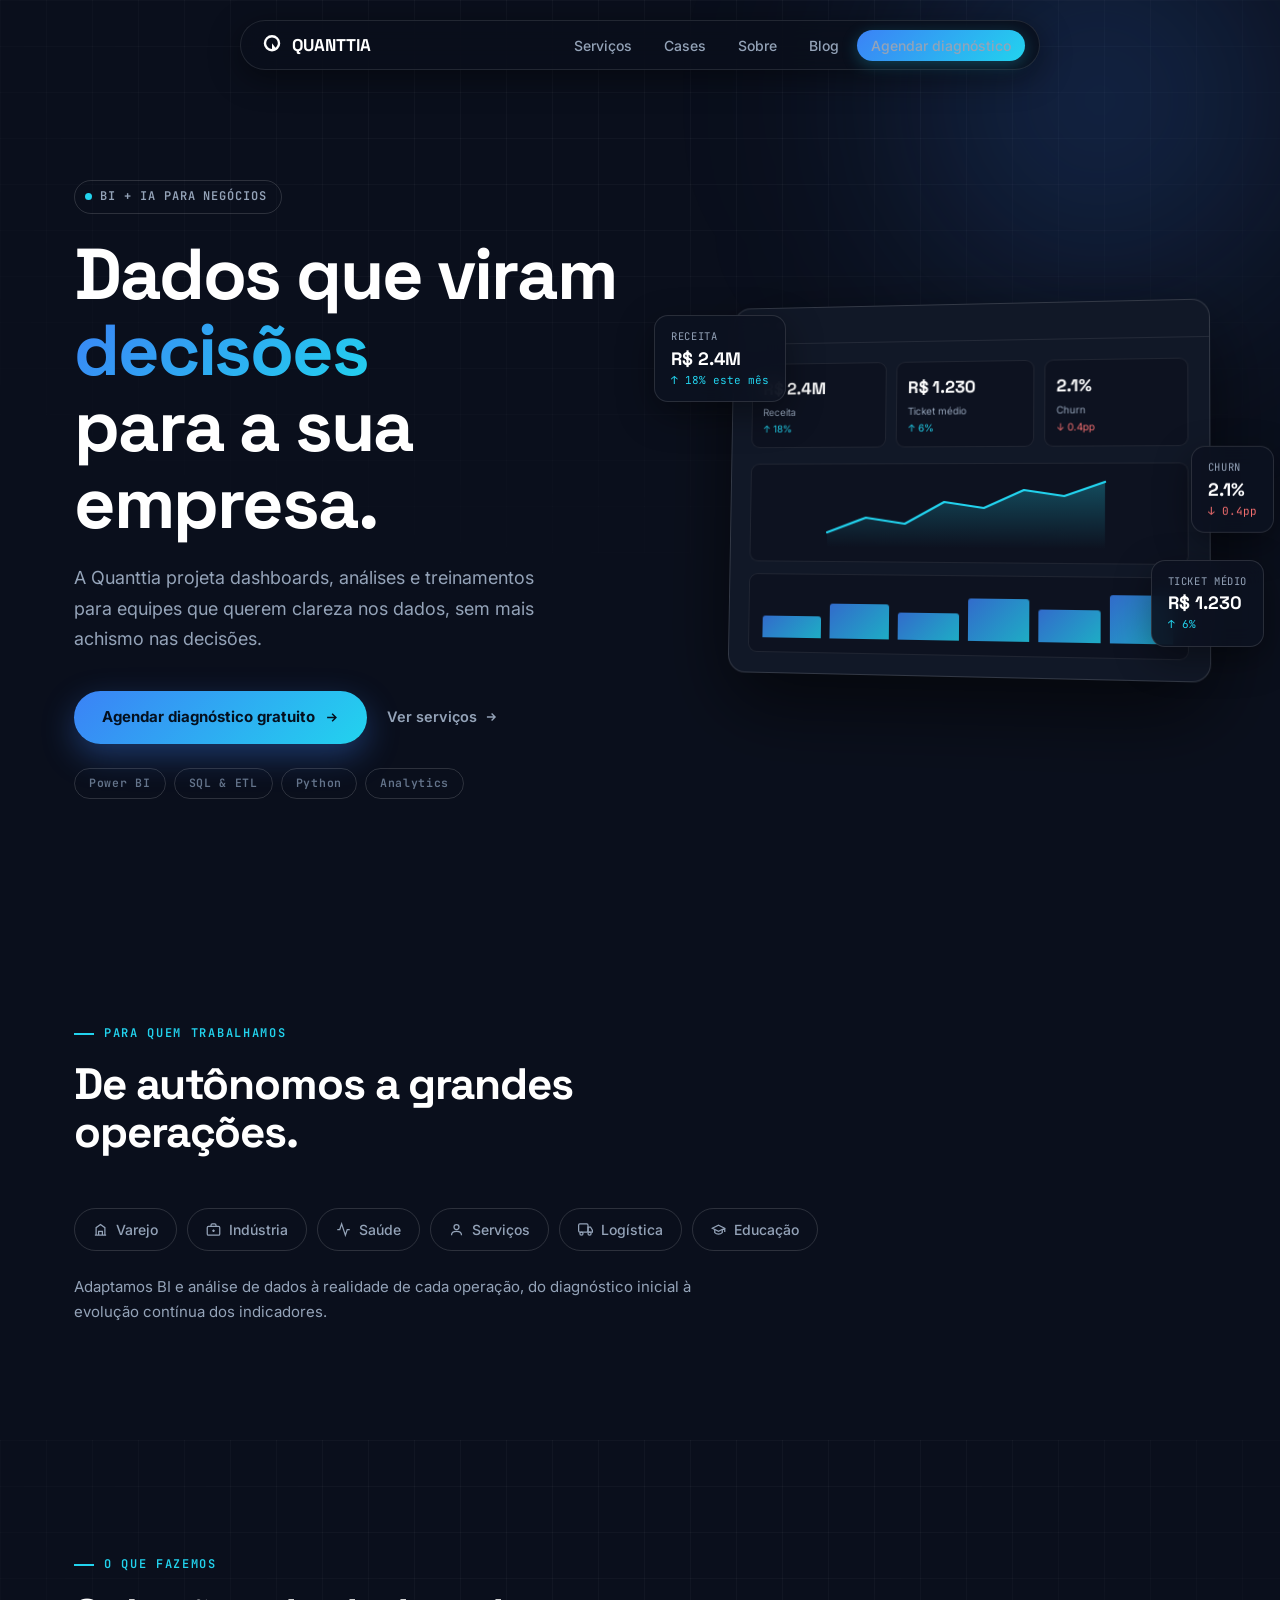
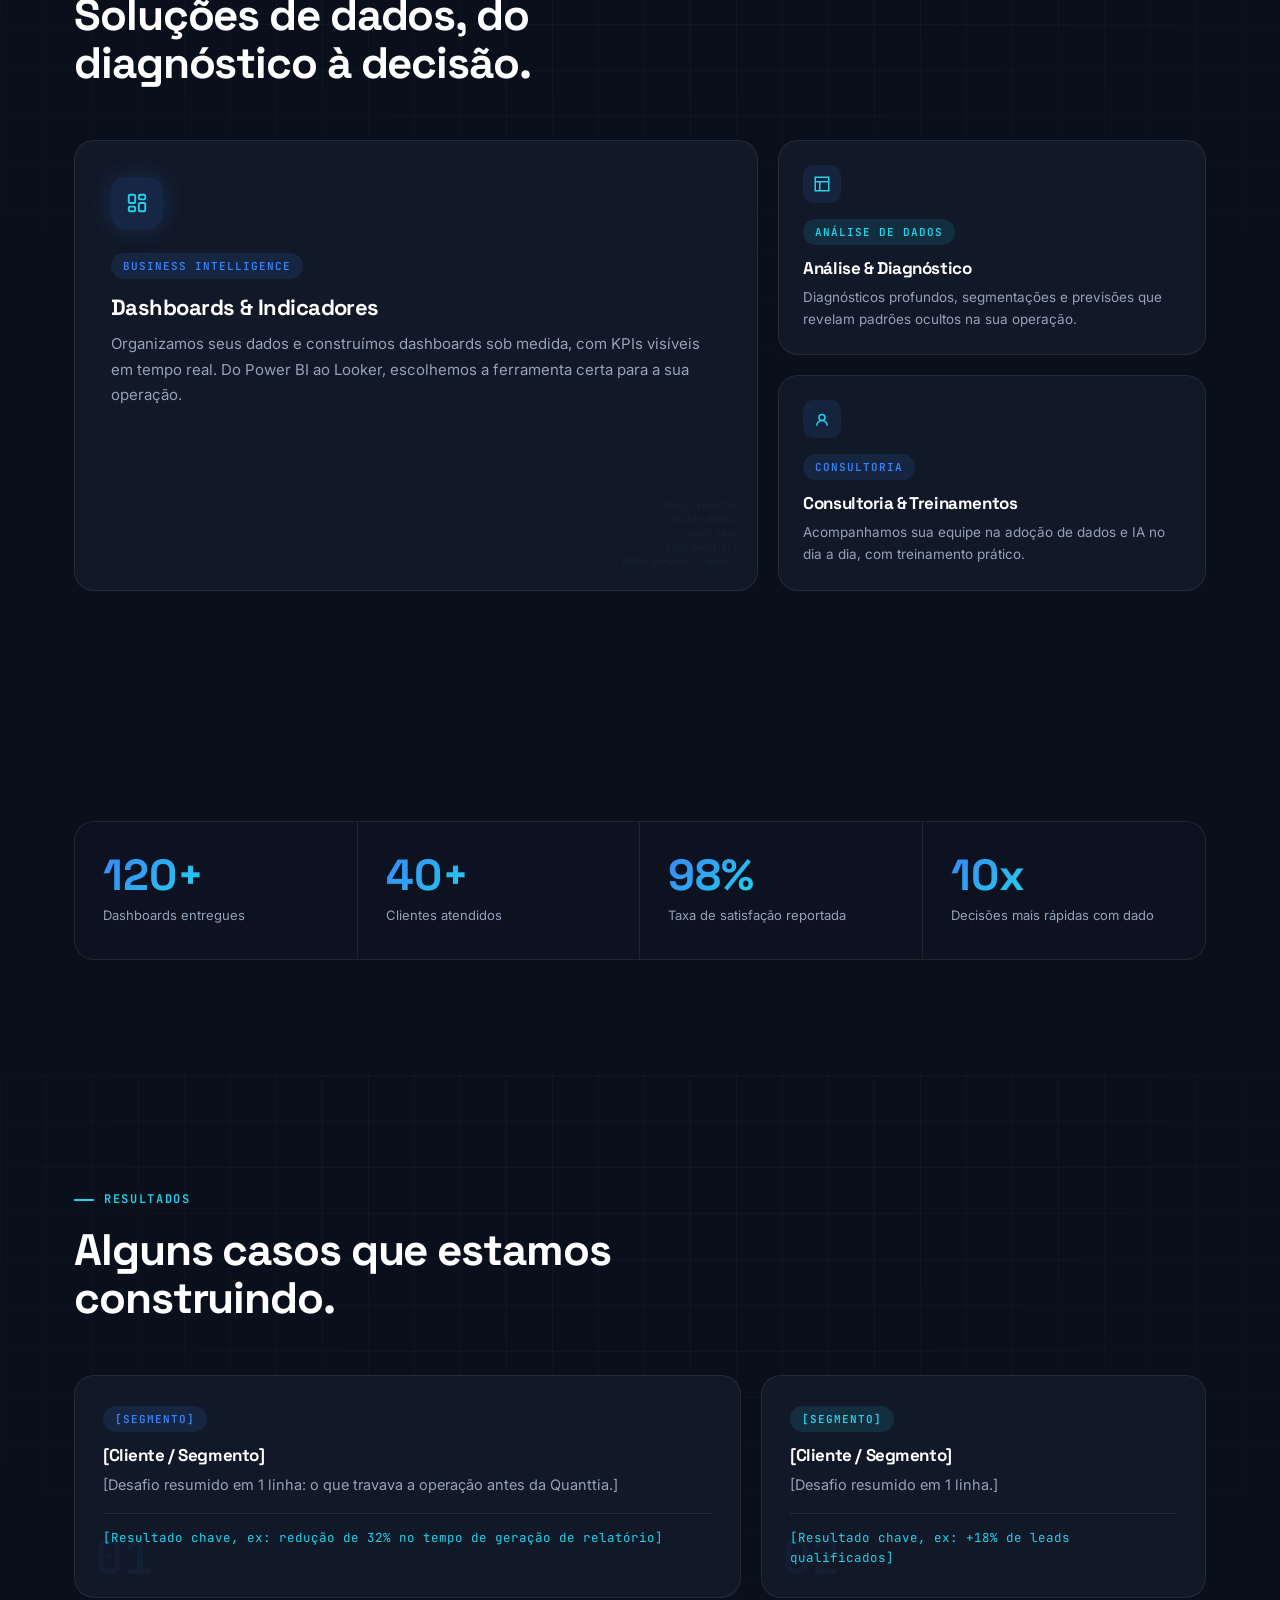
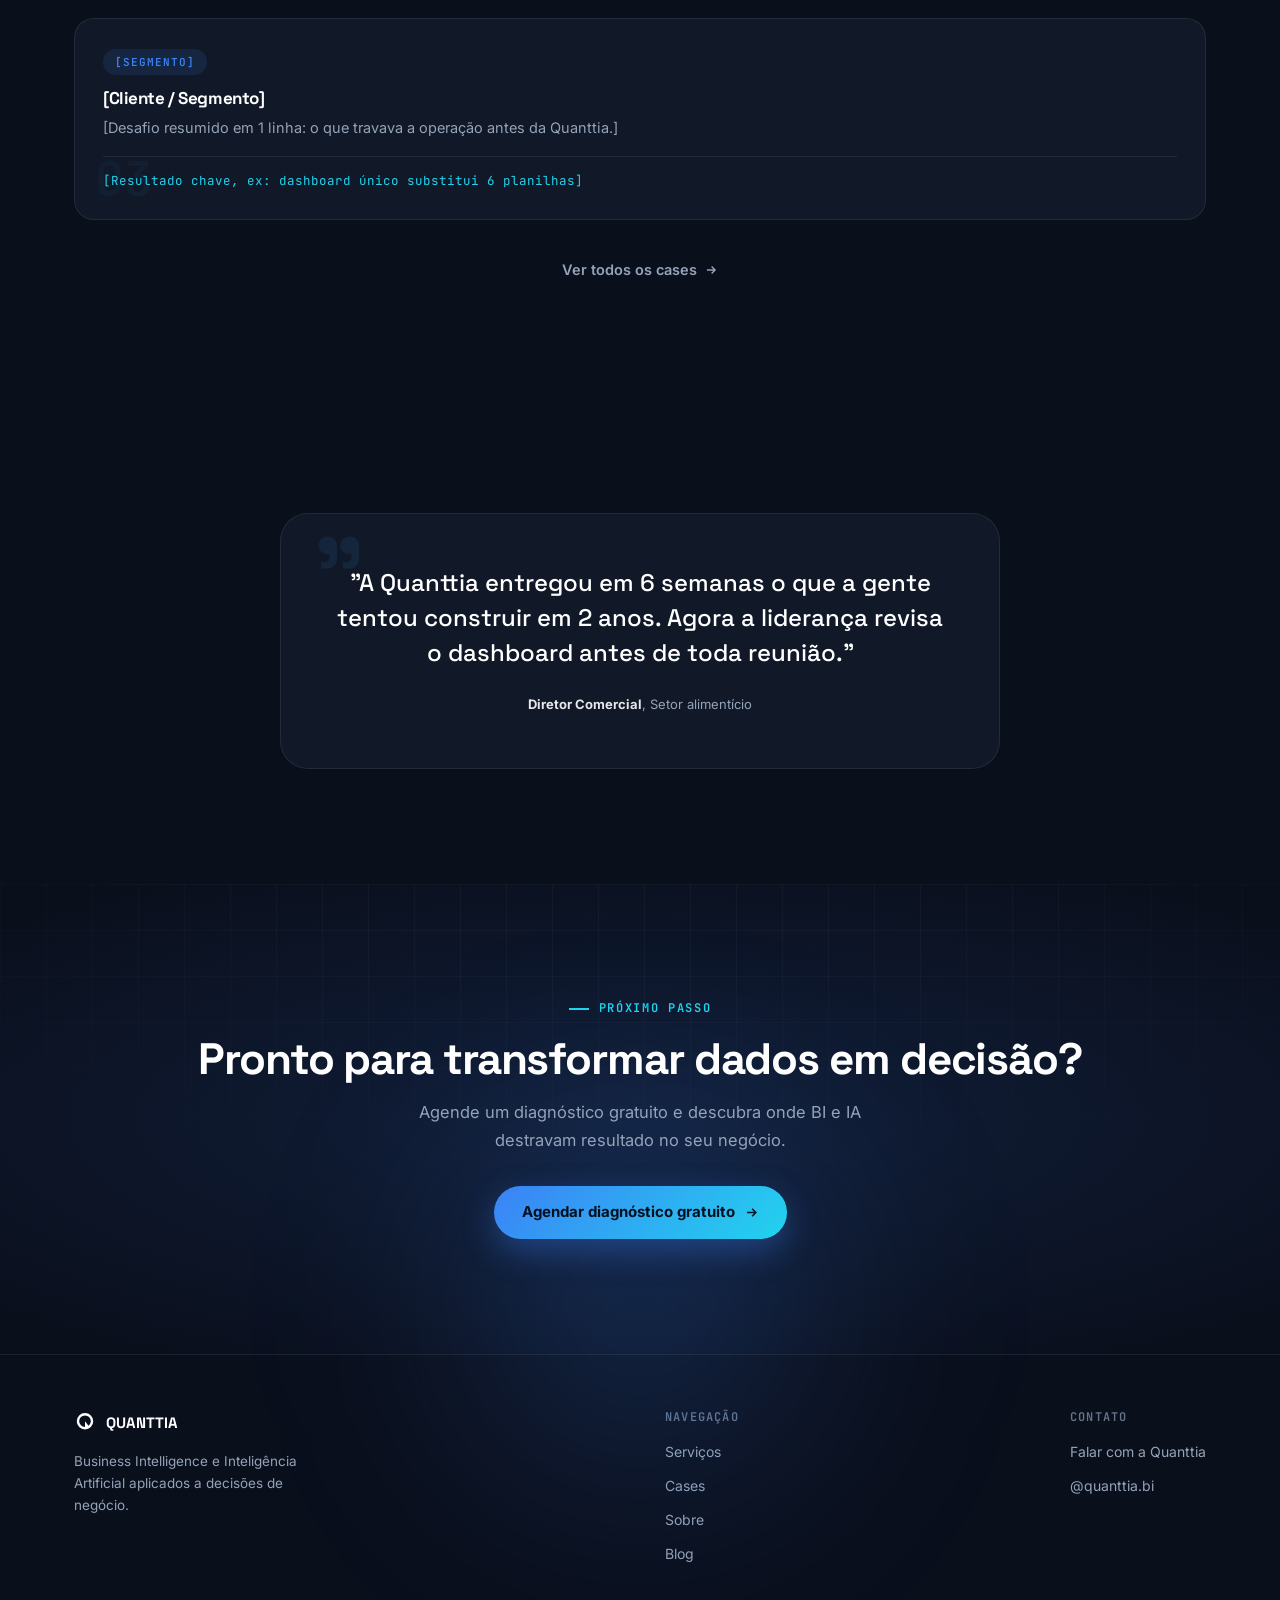
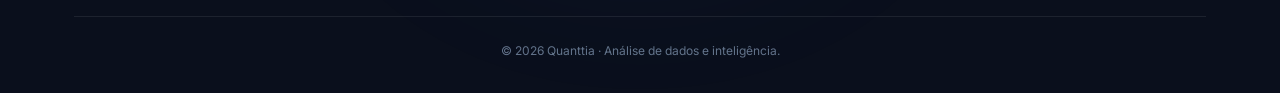
==== commit 3eebfe83: "fix: remove travessões (—) do conteúdo de texto em todas as páginas Co-Authored-By: Claude Sonnet 4." ====
--- a/index.html
+++ b/index.html
@@ -3,9 +3,9 @@
 <head>
 <meta charset="UTF-8">
 <meta name="viewport" content="width=device-width, initial-scale=1.0">
-<title>Quanttia — Business Intelligence + Inteligência Artificial para decisões de negócio</title>
+<title>Quanttia | Business Intelligence + Inteligência Artificial para decisões de negócio</title>
 <meta name="description" content="A Quanttia une Business Intelligence e Inteligência Artificial para transformar dados dispersos em decisões estratégicas e automatizadas. Agende um diagnóstico gratuito.">
-<meta property="og:title" content="Quanttia — Dados em decisões">
+<meta property="og:title" content="Quanttia | Dados em decisões">
 <meta property="og:description" content="Business Intelligence + Inteligência Artificial aplicados a negócios.">
 <link rel="preconnect" href="https://fonts.googleapis.com">
 <link rel="preconnect" href="https://fonts.gstatic.com" crossorigin>
@@ -193,7 +193,7 @@
     <div data-reveal>
       <div class="hero-badge"><span class="dot"></span>BI + IA PARA NEGÓCIOS</div>
       <h1>Dados que viram <span class="hl">decisões</span><br>para a sua empresa.</h1>
-      <p class="lead">A Quanttia projeta dashboards, análises e treinamentos para equipes que querem clareza nos dados — e não mais achismo nas decisões.</p>
+      <p class="lead">A Quanttia projeta dashboards, análises e treinamentos para equipes que querem clareza nos dados, sem mais achismo nas decisões.</p>
       <div class="hero-ctas">
         <a href="contato.html" class="btn-primary">
           Agendar diagnóstico gratuito
@@ -274,7 +274,7 @@
       <span class="seg-tag"><svg width="15" height="15" viewBox="0 0 24 24" fill="none" stroke="currentColor" stroke-width="2"><rect x="1" y="3" width="15" height="13" rx="2"/><path d="M16 8h4l3 5v3h-7V8z"/><circle cx="5.5" cy="18.5" r="2.5"/><circle cx="18.5" cy="18.5" r="2.5"/></svg>Logística</span>
       <span class="seg-tag"><svg width="15" height="15" viewBox="0 0 24 24" fill="none" stroke="currentColor" stroke-width="2"><path d="M22 10v6M2 10l10-5 10 5-10 5z"/><path d="M6 12v5c3 3 9 3 12 0v-5"/></svg>Educação</span>
     </div>
-    <p class="sectors-line" data-reveal>Adaptamos BI e análise de dados à realidade de cada operação — do diagnóstico inicial à evolução contínua dos indicadores.</p>
+    <p class="sectors-line" data-reveal>Adaptamos BI e análise de dados à realidade de cada operação, do diagnóstico inicial à evolução contínua dos indicadores.</p>
   </div>
 </section>
 
@@ -290,7 +290,7 @@
         <div class="icon"><svg width="22" height="22" viewBox="0 0 24 24" fill="none" stroke="currentColor" stroke-width="2"><rect x="3" y="3" width="7" height="9" rx="1.5"/><rect x="14" y="3" width="7" height="5" rx="1.5"/><rect x="14" y="12" width="7" height="9" rx="1.5"/><rect x="3" y="16" width="7" height="5" rx="1.5"/></svg></div>
         <span class="badge-pill">Business Intelligence</span>
         <h3 style="margin-top:16px;">Dashboards & Indicadores</h3>
-        <p style="margin-top:10px;">Organizamos seus dados e construímos dashboards sob medida, com KPIs visíveis em tempo real. Do Power BI ao Looker — escolhemos a ferramenta certa para a sua operação.</p>
+        <p style="margin-top:10px;">Organizamos seus dados e construímos dashboards sob medida, com KPIs visíveis em tempo real. Do Power BI ao Looker, escolhemos a ferramenta certa para a sua operação.</p>
         <div class="bento-deco">SELECT receita,<br>ticket_medio,<br>churn_rate<br>FROM analytics<br>WHERE periodo = 'atual'</div>
       </div>
       <div class="card bento-mini" data-reveal>
@@ -333,7 +333,7 @@
         <div class="case-deco">01</div>
         <span class="badge-pill">[Segmento]</span>
         <h3 style="margin-top:14px;">[Cliente / Segmento]</h3>
-        <p>[Desafio resumido em 1 linha — o que travava a operação antes da Quanttia.]</p>
+        <p>[Desafio resumido em 1 linha: o que travava a operação antes da Quanttia.]</p>
         <div class="result">[Resultado chave, ex: redução de 32% no tempo de geração de relatório]</div>
       </div>
       <div class="card mini-case" data-reveal>
@@ -347,7 +347,7 @@
         <div class="case-deco">03</div>
         <span class="badge-pill">[Segmento]</span>
         <h3 style="margin-top:14px;">[Cliente / Segmento]</h3>
-        <p>[Desafio resumido em 1 linha — o que travava a operação antes da Quanttia.]</p>
+        <p>[Desafio resumido em 1 linha: o que travava a operação antes da Quanttia.]</p>
         <div class="result">[Resultado chave, ex: dashboard único substitui 6 planilhas]</div>
       </div>
     </div>
@@ -365,7 +365,7 @@
     <div class="testimonial" data-reveal>
       <div class="quote-deco">"</div>
       <p class="quote">"A Quanttia entregou em 6 semanas o que a gente tentou construir em 2 anos. Agora a liderança revisa o dashboard antes de toda reunião."</p>
-      <div class="author"><strong>Diretor Comercial</strong> — Setor alimentício</div>
+      <div class="author"><strong>Diretor Comercial</strong>, Setor alimentício</div>
     </div>
   </div>
 </section>
@@ -409,7 +409,7 @@
         <a href="https://instagram.com/quanttia.bi" target="_blank" rel="noopener">@quanttia.bi</a>
       </div>
     </div>
-    <p class="footer-bottom">© <span id="year"></span> Quanttia — Análise de dados e inteligência.</p>
+    <p class="footer-bottom">© <span id="year"></span> Quanttia · Análise de dados e inteligência.</p>
   </div>
 </footer>
 
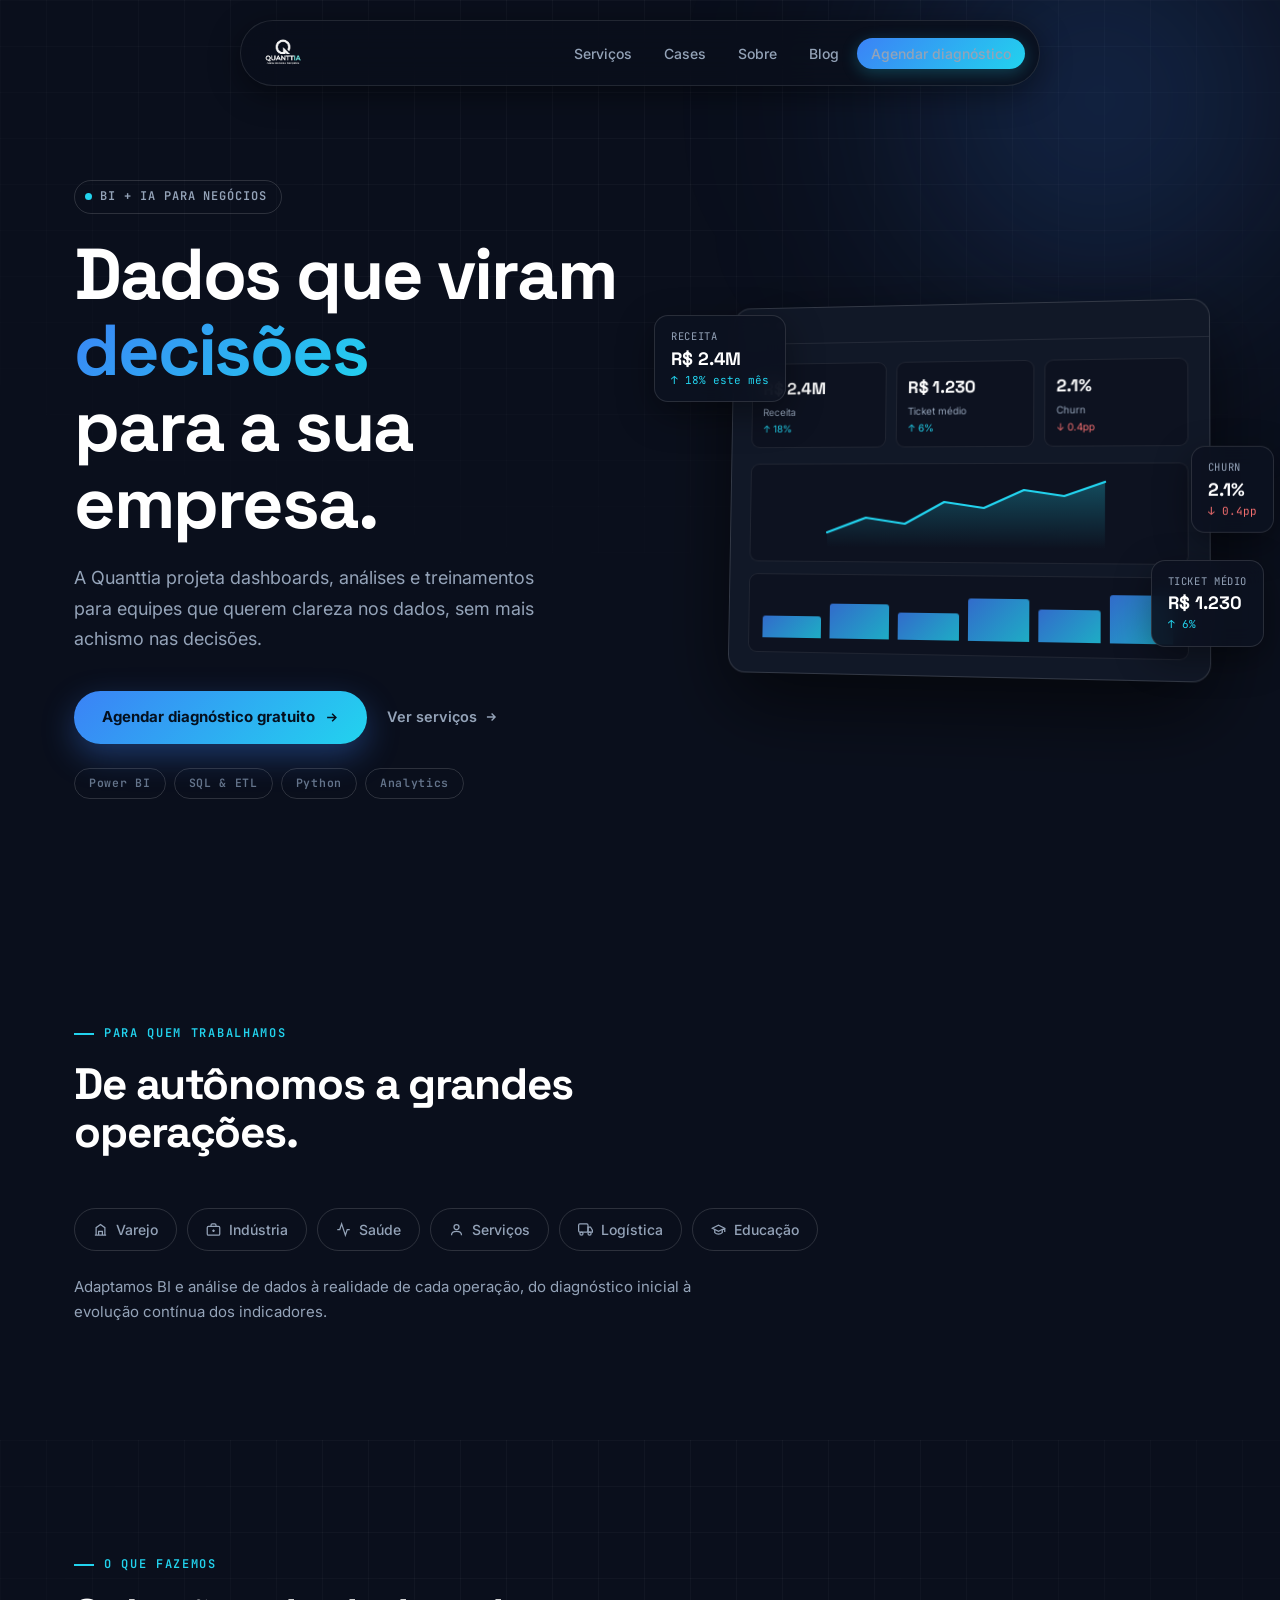
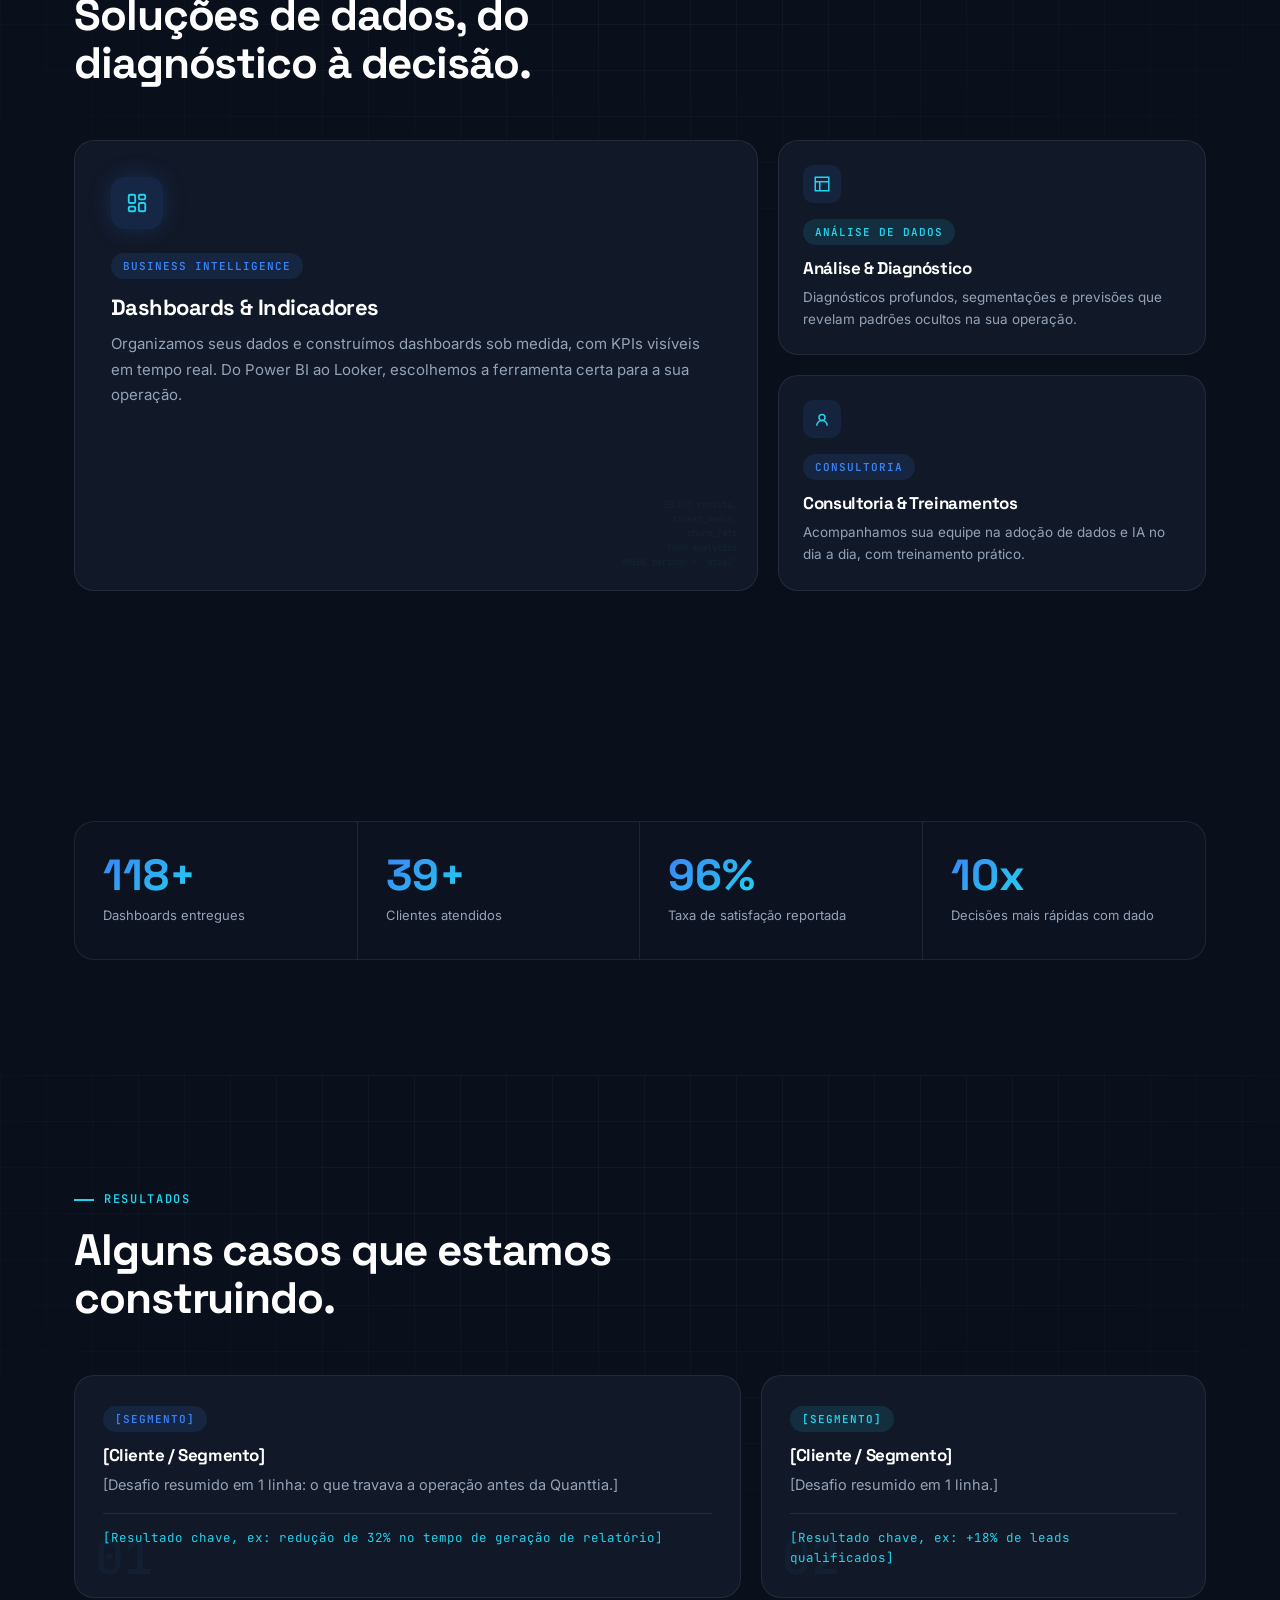
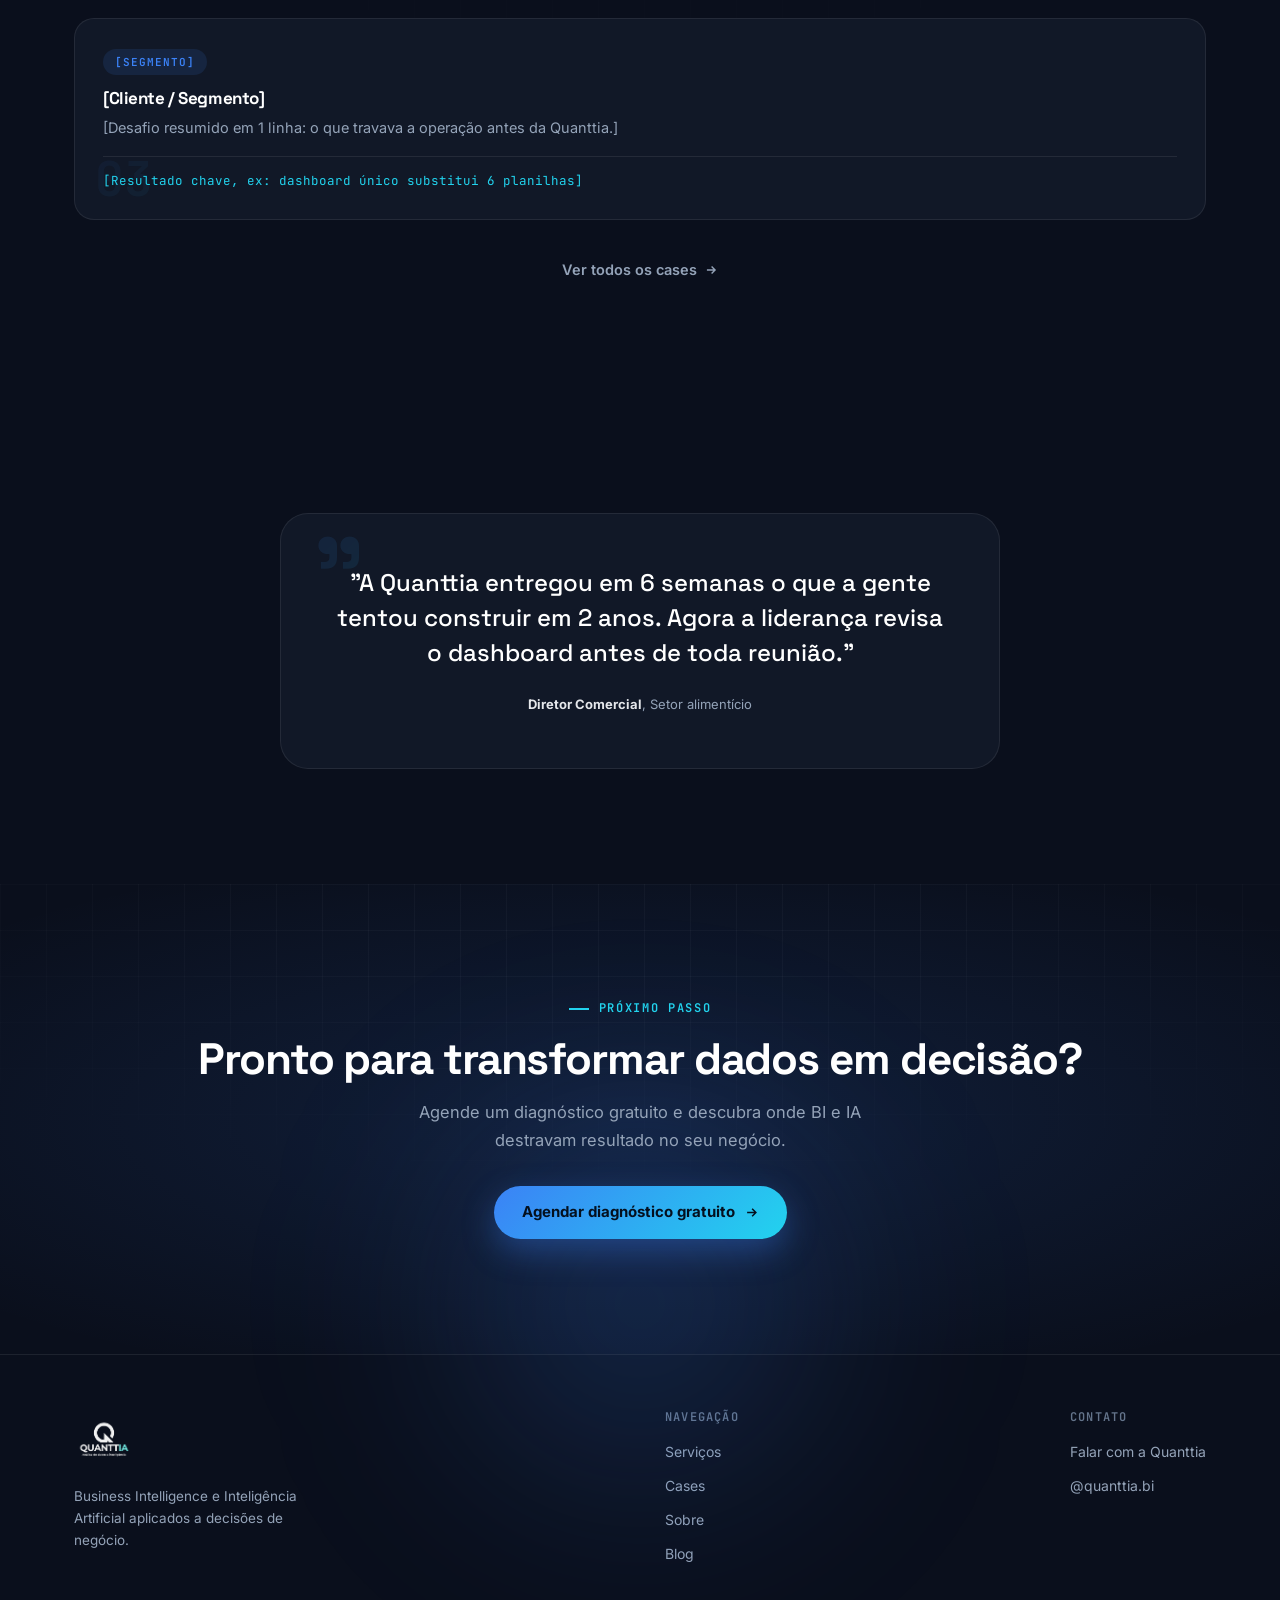
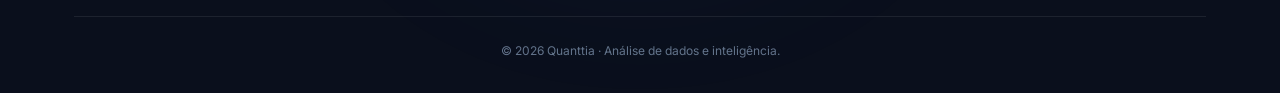
==== commit 30476468: "feat: substitui logo SVG pela logomarca real em nav e footer de todas as páginas Co-Authored-By: Cla" ====
--- a/index.html
+++ b/index.html
@@ -1,4 +1,4 @@
-<!DOCTYPE html>
+﻿<!DOCTYPE html>
 <html lang="pt-BR">
 <head>
 <meta charset="UTF-8">
@@ -172,8 +172,7 @@
 <nav class="nav" id="nav">
   <div class="nav-pill">
     <a href="index.html" class="nav-logo">
-      <svg class="q-mark" viewBox="0 0 100 100" fill="none"><circle cx="50" cy="42" r="32" stroke="#fff" stroke-width="11"/><path d="M50 42 L72 70 L50 70 Z" fill="#fff"/></svg>
-      QUANTTIA
+      <img src="img/logo-dark.png" alt="Quanttia">
     </a>
     <ul class="nav-links" id="navLinks">
       <li><a href="servicos.html">Serviços</a></li>
@@ -391,8 +390,7 @@
     <div class="footer-top">
       <div class="footer-brand-col">
         <div class="footer-brand">
-          <svg class="q-mark" viewBox="0 0 100 100" fill="none"><circle cx="50" cy="42" r="32" stroke="#fff" stroke-width="11"/><path d="M50 42 L72 70 L50 70 Z" fill="#fff"/></svg>
-          <strong>QUANTTIA</strong>
+          <img src="img/logo-dark.png" alt="Quanttia">
         </div>
         <p>Business Intelligence e Inteligência Artificial aplicados a decisões de negócio.</p>
       </div>
--- a/styles.css
+++ b/styles.css
@@ -138,8 +138,8 @@
   background:rgba(10,15,28,0.92);
   box-shadow:0 12px 40px rgba(0,0,0,0.55);
 }
-.nav-logo{display:flex;align-items:center;gap:9px;font-family:var(--ff-display);font-weight:700;font-size:17px;color:var(--white);flex-shrink:0;}
-.nav-logo .q-mark{width:22px;height:22px;}
+.nav-logo{display:flex;align-items:center;flex-shrink:0;}
+.nav-logo img{height:44px;width:auto;display:block;}
 .nav-links{display:flex;align-items:center;gap:4px;}
 .nav-links a{
   font-size:14px;font-weight:500;color:var(--muted);
@@ -246,9 +246,8 @@
 /* ---------- footer ---------- */
 footer{padding:56px 0 32px;border-top:1px solid var(--border);}
 .footer-top{display:flex;justify-content:space-between;flex-wrap:wrap;gap:32px;margin-bottom:40px;}
-.footer-brand{display:flex;align-items:center;gap:10px;margin-bottom:14px;}
-.footer-brand .q-mark{width:22px;height:22px;}
-.footer-brand strong{font-family:var(--ff-display);color:#fff;font-size:15px;}
+.footer-brand{display:flex;align-items:center;margin-bottom:14px;}
+.footer-brand img{height:60px;width:auto;display:block;}
 .footer-brand-col p{font-size:13.5px;max-width:260px;}
 .footer-links-col h4{font-size:12px;color:var(--muted-2);margin-bottom:16px;font-family:var(--ff-mono);font-weight:600;letter-spacing:.1em;text-transform:uppercase;}
 .footer-links-col a{display:block;font-size:14px;color:var(--muted);margin-bottom:11px;transition:color .2s ease;}
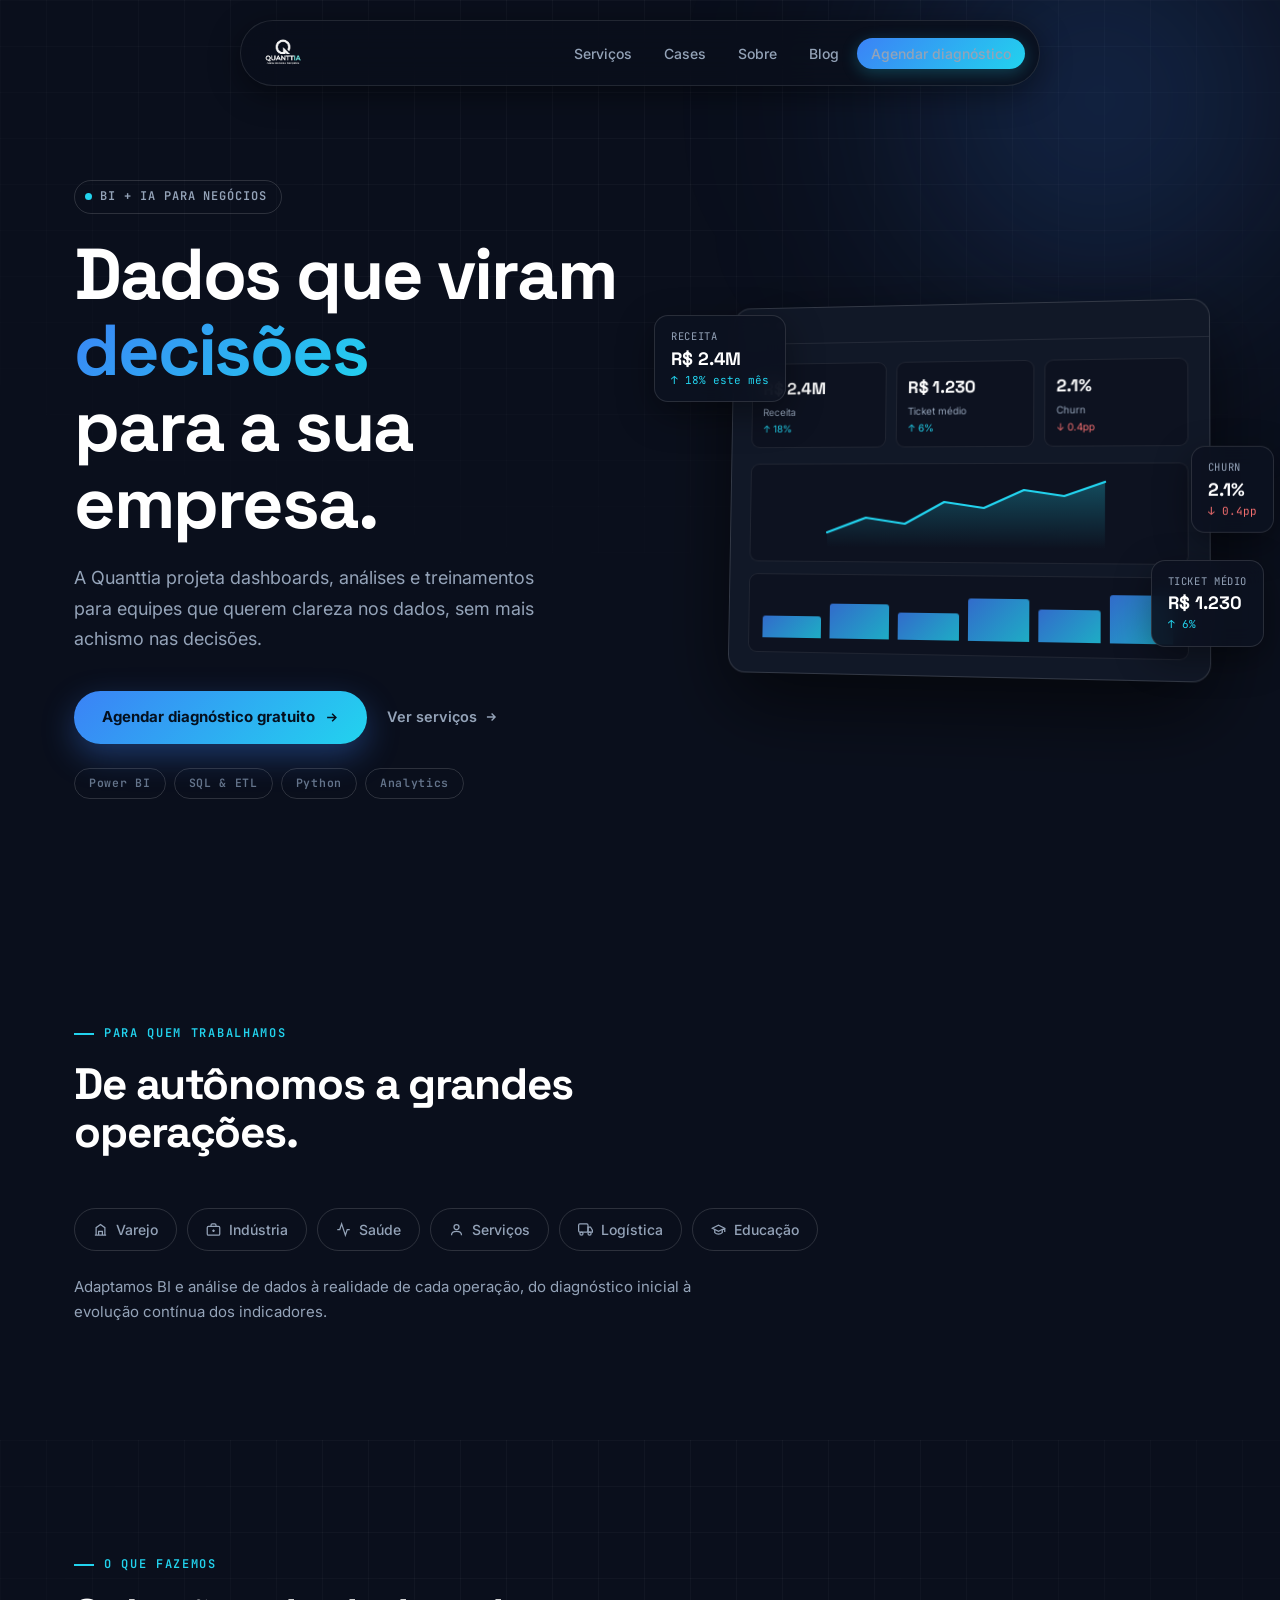
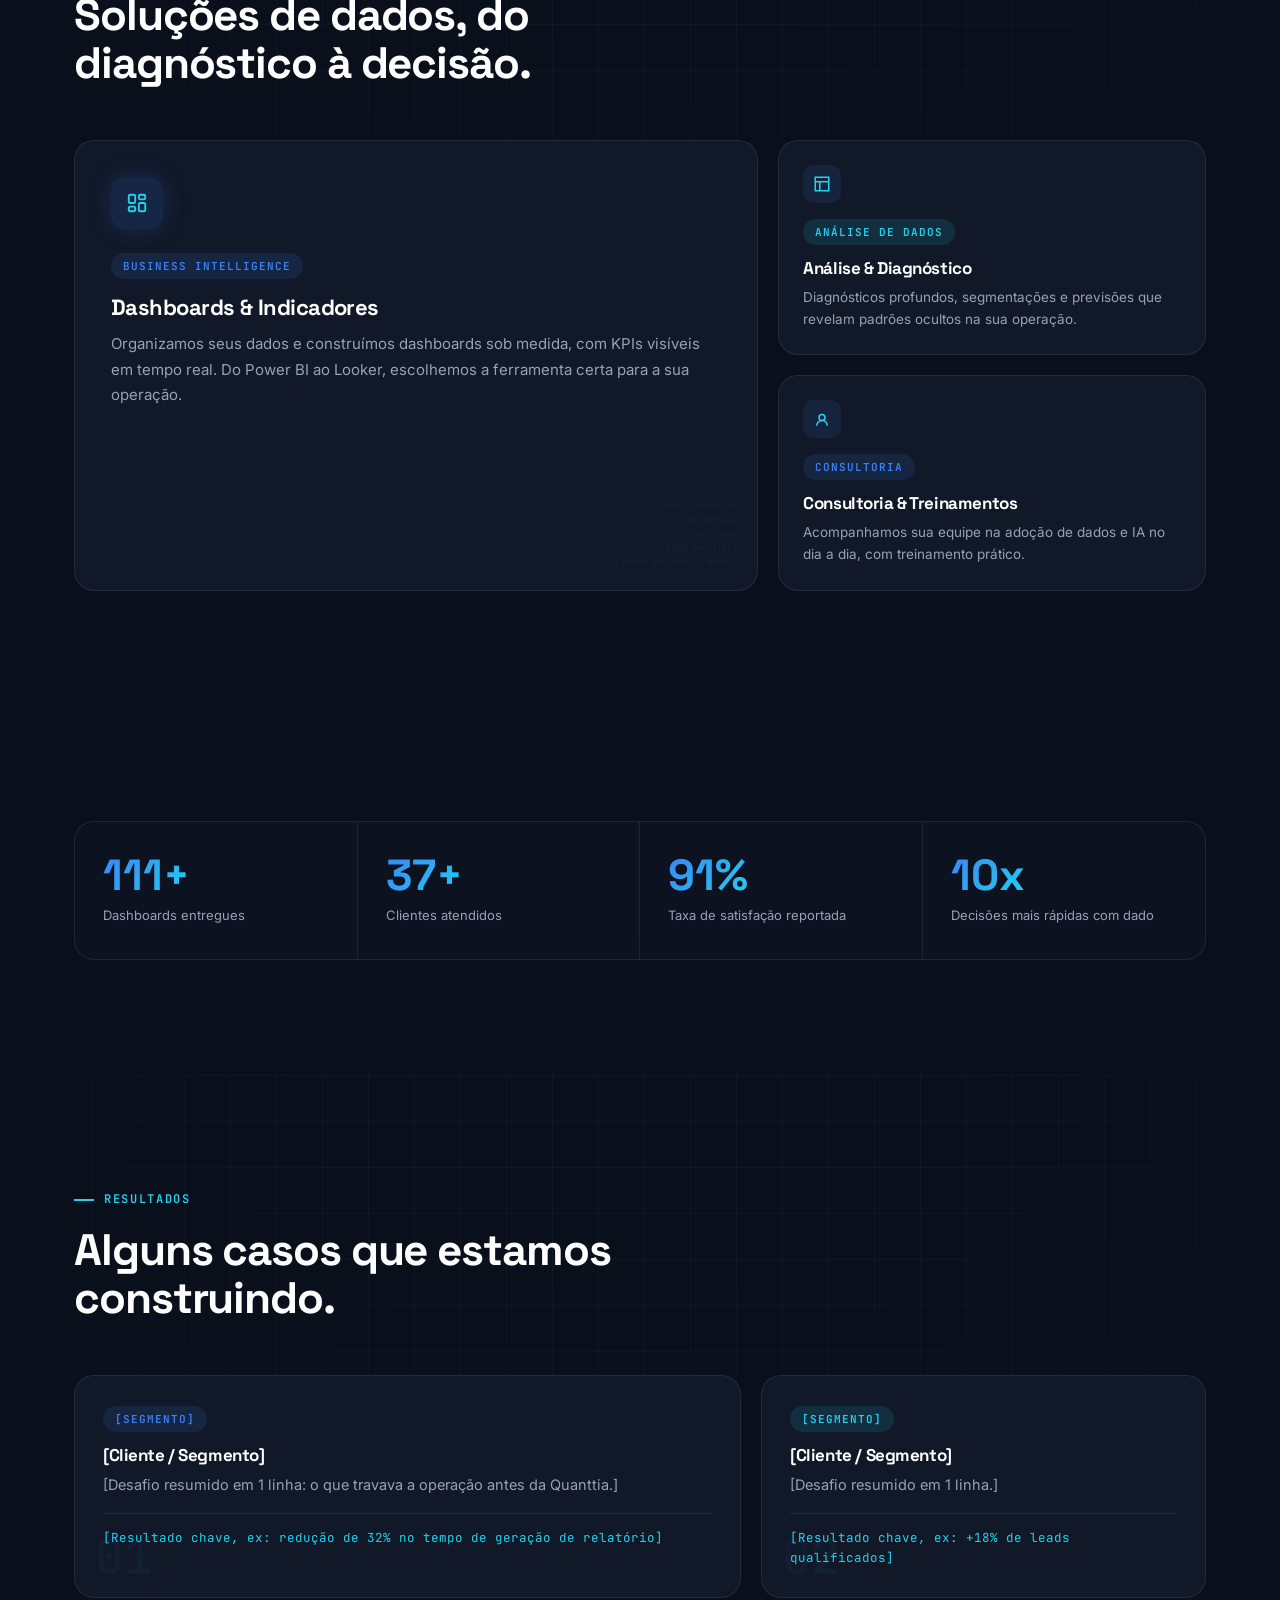
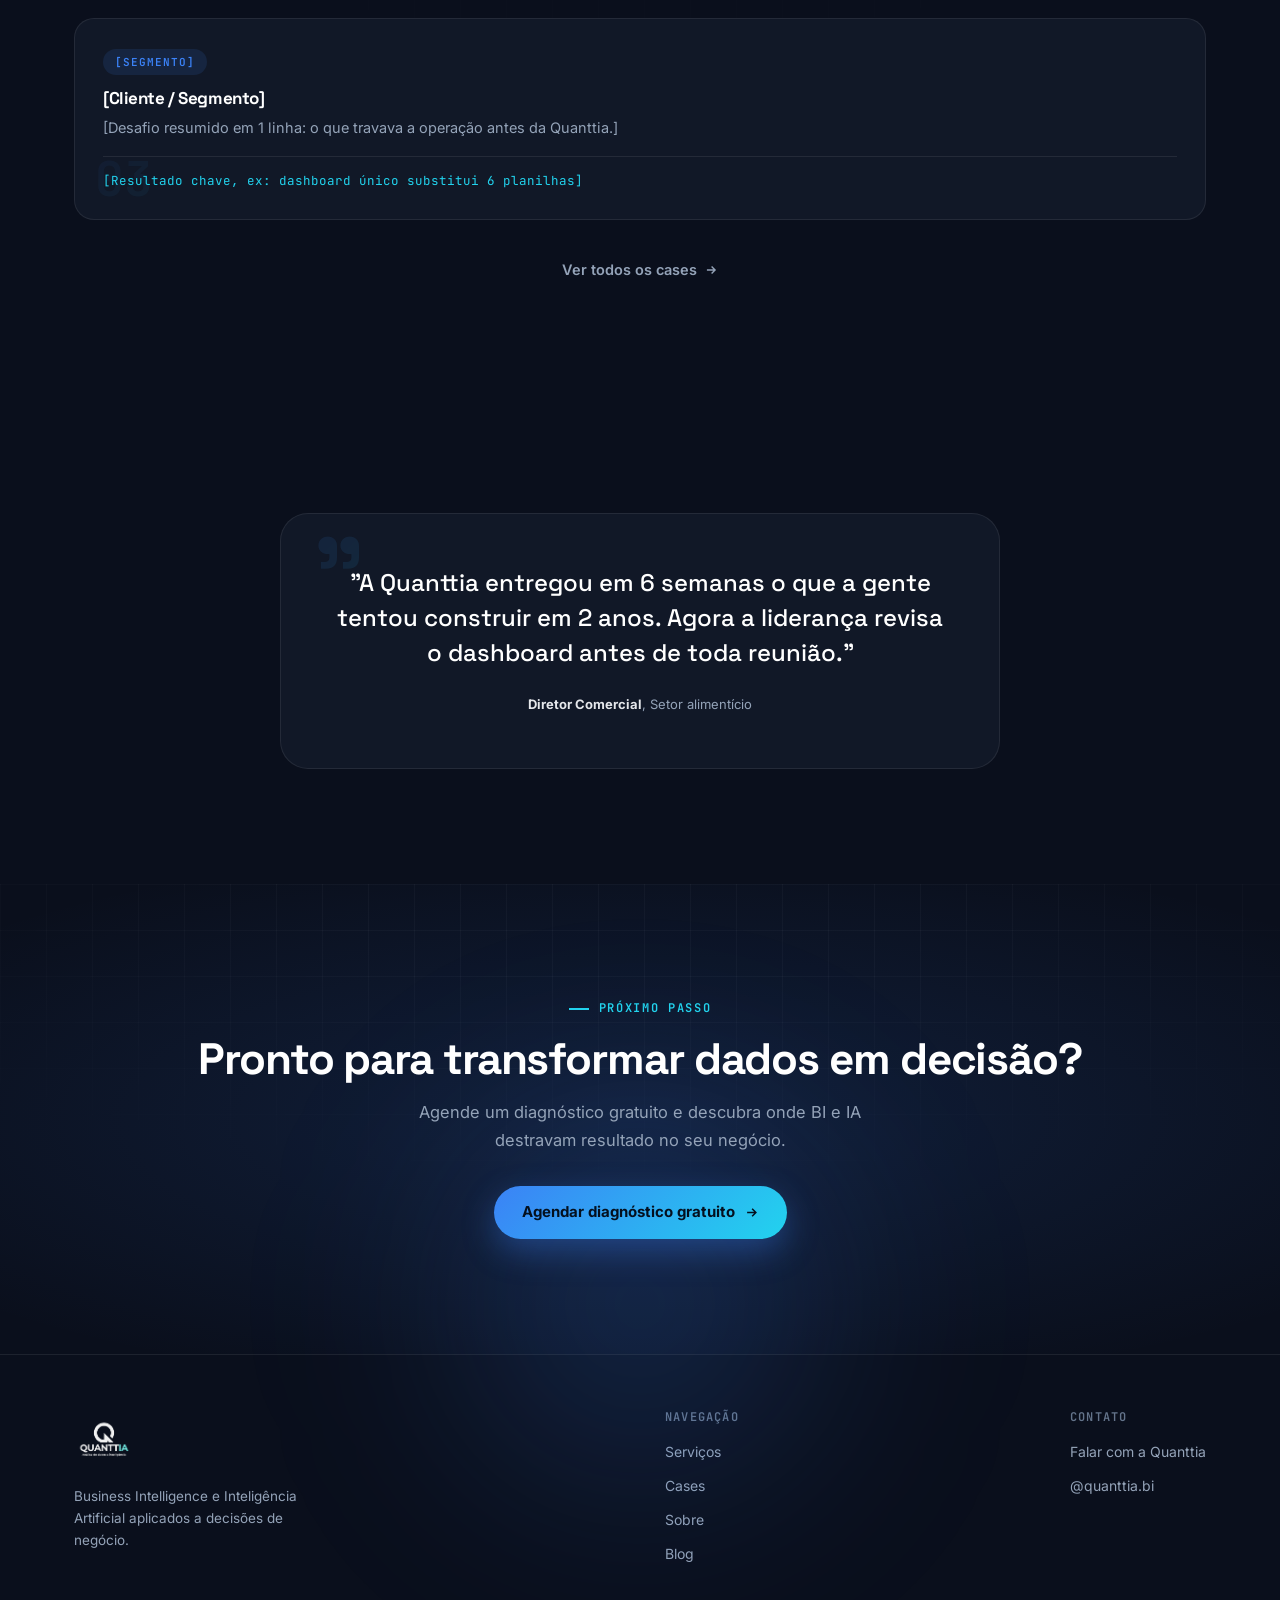
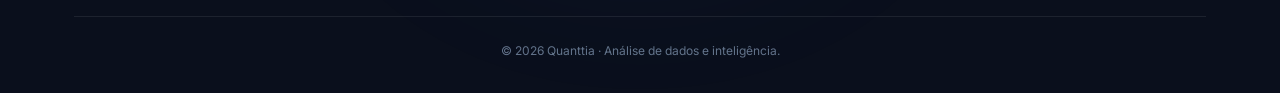
==== commit 43a80761: "fix: hero mobile mostra texto primeiro e oculta dashboard em telas pequenas Co-Authored-By: Claude S" ====
--- a/index.html
+++ b/index.html
@@ -148,7 +148,7 @@
 
   @media (max-width:980px){
     .hero .container{grid-template-columns:1fr;}
-    .hero-visual{order:-1;transform:none;}
+    .hero-visual{order:1;transform:none;margin-top:40px;}
     .dash{transform:none;}
     .float-card.fc-receita{left:-6%;top:5%;}
     .float-card.fc-ticket{right:-6%;bottom:8%;}
@@ -159,8 +159,8 @@
     .mini-case-c{grid-column:span 1;}
   }
   @media (max-width:680px){
-    .hero{padding:140px 0 80px;}
-    .float-card{display:none;}
+    .hero{padding:120px 0 60px;}
+    .hero-visual{display:none;}
     .mini-cases-bento{grid-template-columns:1fr;}
   }
 
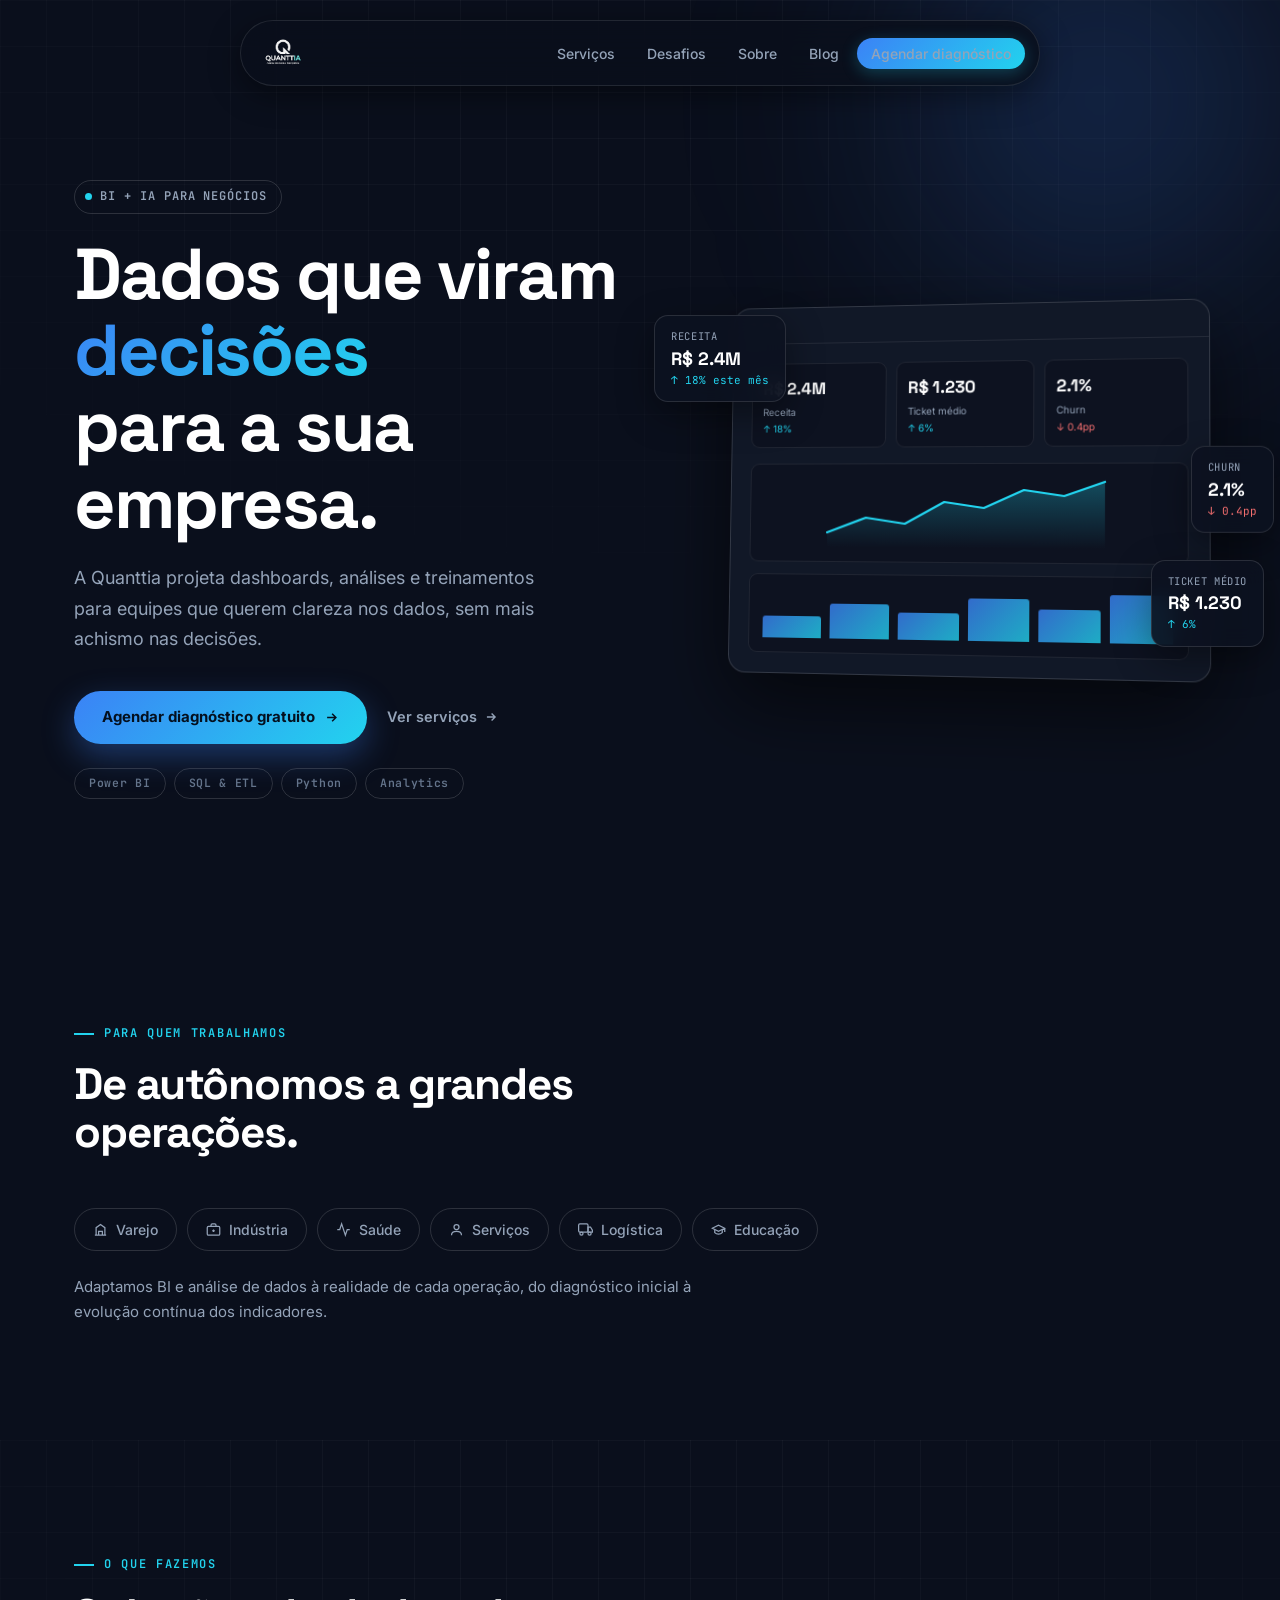
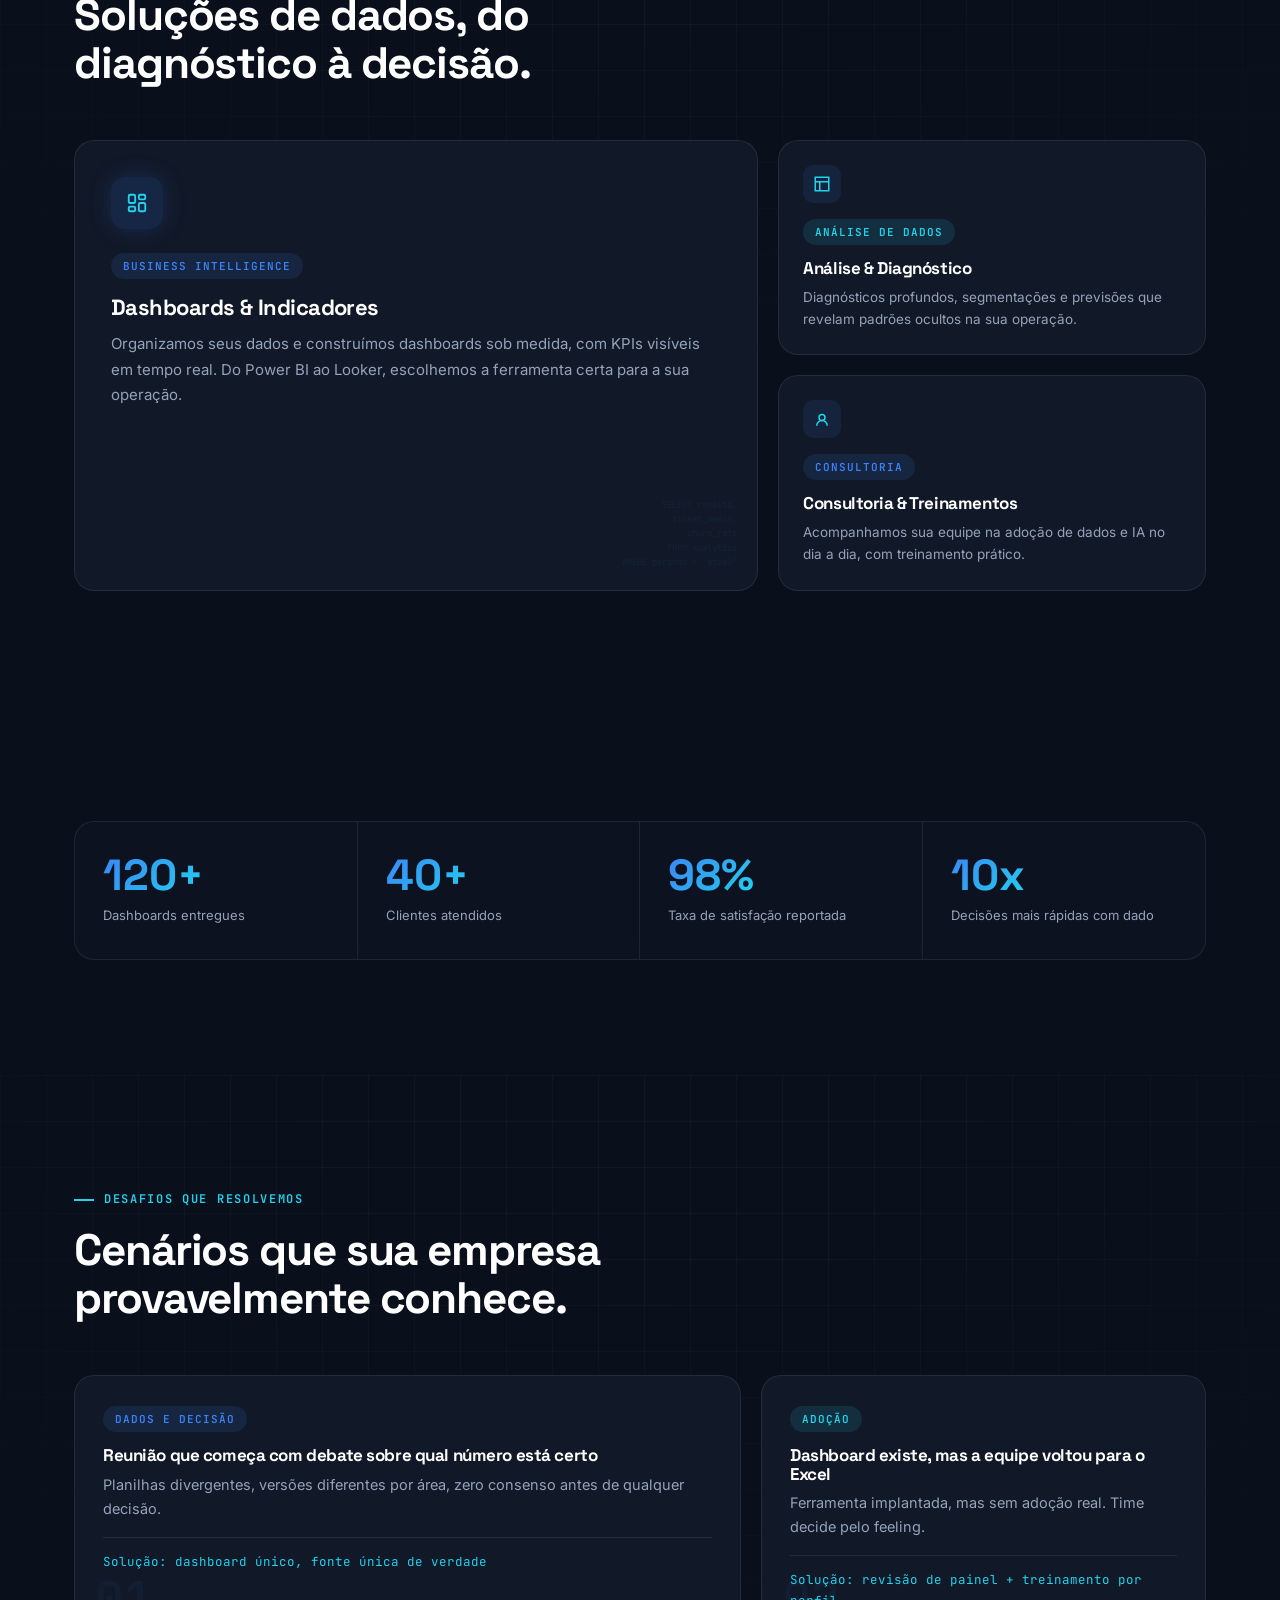
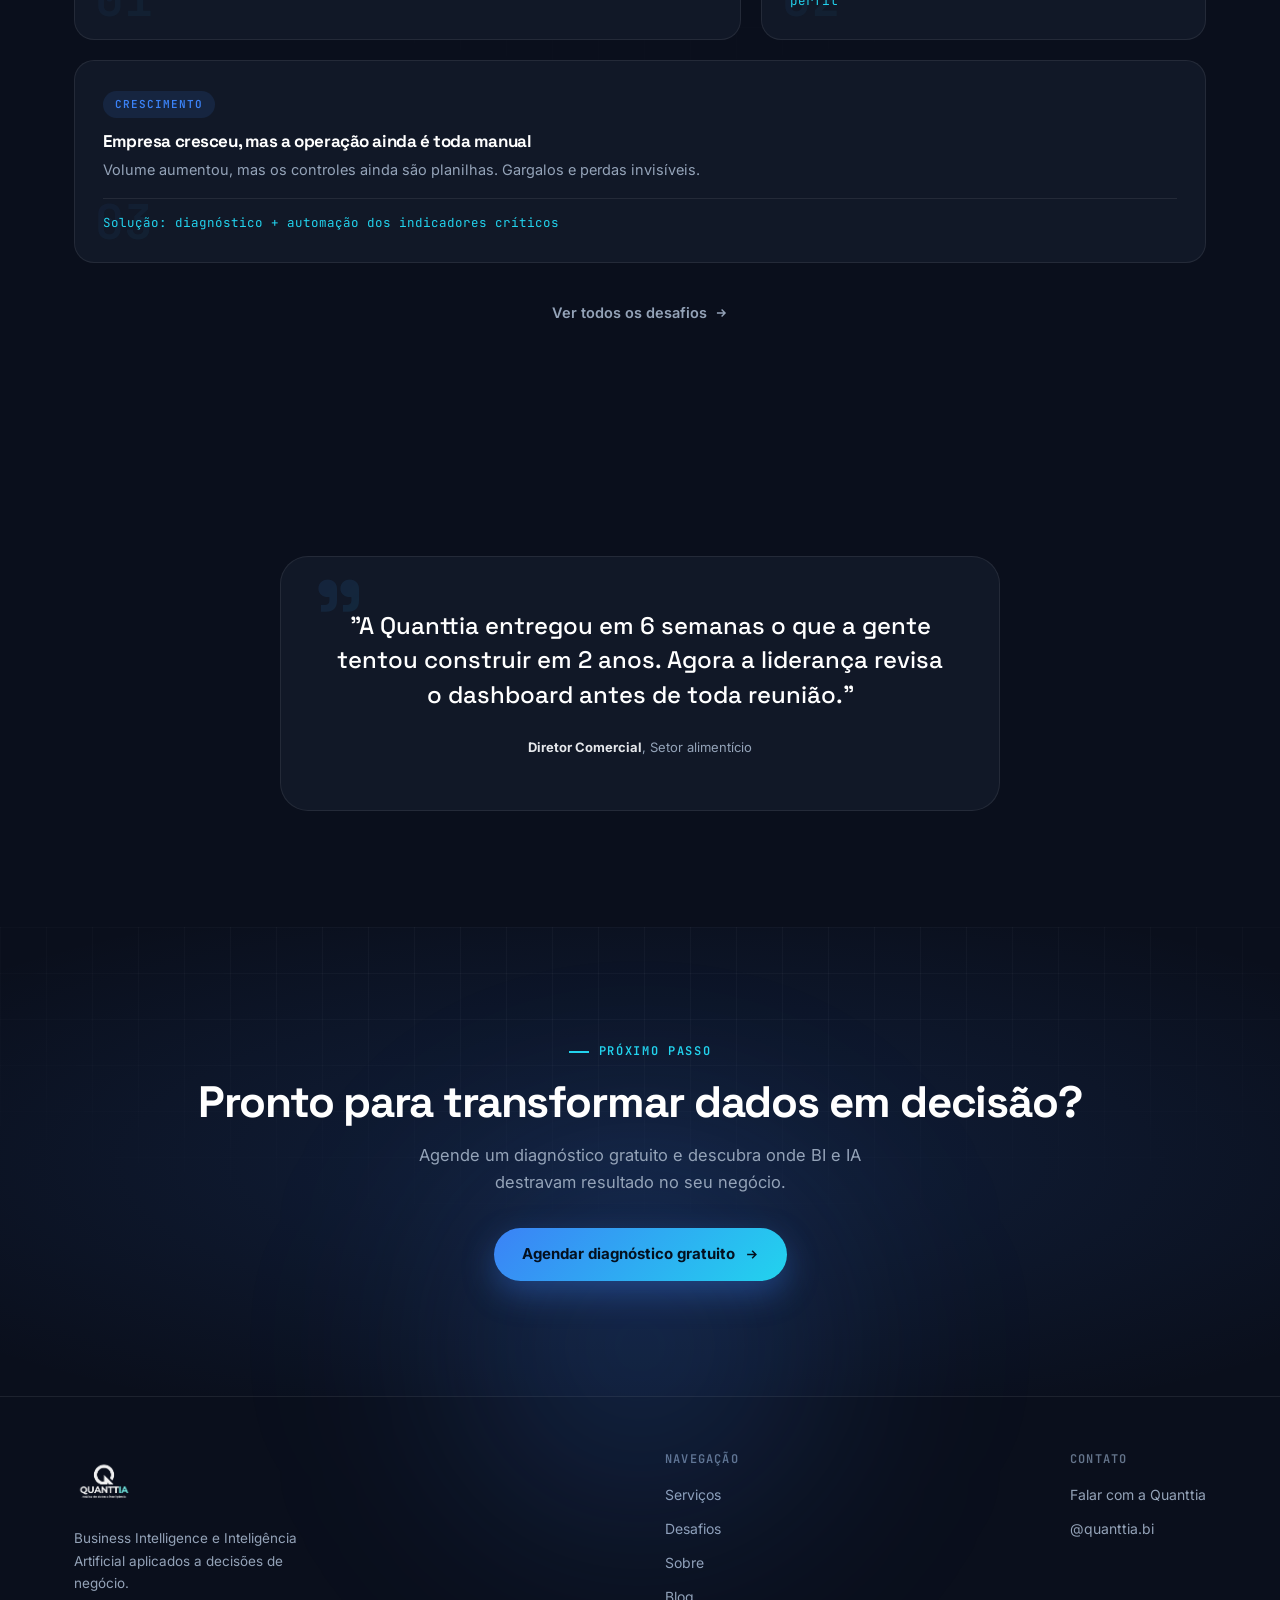
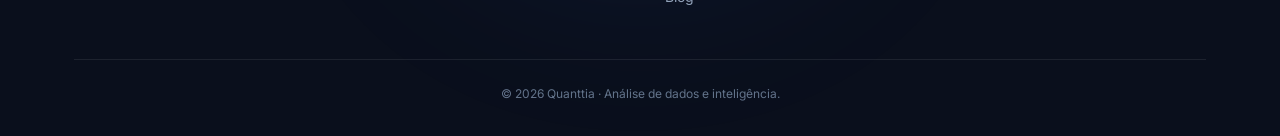
==== commit 801064e4: "Redesign completo: Desafios, logo real, mobile fix, sem hifens/travessoes - Substituiu secao Cases p" ====
--- a/index.html
+++ b/index.html
@@ -176,7 +176,7 @@
     </a>
     <ul class="nav-links" id="navLinks">
       <li><a href="servicos.html">Serviços</a></li>
-      <li><a href="cases.html">Cases</a></li>
+      <li><a href="cases.html">Desafios</a></li>
       <li><a href="sobre.html">Sobre</a></li>
       <li><a href="blog.html">Blog</a></li>
       <li><a href="contato.html" class="nav-cta">Agendar diagnóstico</a></li>
@@ -324,34 +324,34 @@
 <section class="grid-bg">
   <div class="container">
     <div class="section-head" data-reveal>
-      <div class="eyebrow">Resultados</div>
-      <h2>Alguns casos que estamos construindo.</h2>
+      <div class="eyebrow">Desafios que resolvemos</div>
+      <h2>Cenários que sua empresa provavelmente conhece.</h2>
     </div>
     <div class="mini-cases-bento">
       <div class="card mini-case mini-case-a" data-reveal>
         <div class="case-deco">01</div>
-        <span class="badge-pill">[Segmento]</span>
-        <h3 style="margin-top:14px;">[Cliente / Segmento]</h3>
-        <p>[Desafio resumido em 1 linha: o que travava a operação antes da Quanttia.]</p>
-        <div class="result">[Resultado chave, ex: redução de 32% no tempo de geração de relatório]</div>
+        <span class="badge-pill">Dados e decisão</span>
+        <h3 style="margin-top:14px;">Reunião que começa com debate sobre qual número está certo</h3>
+        <p>Planilhas divergentes, versões diferentes por área, zero consenso antes de qualquer decisão.</p>
+        <div class="result">Solução: dashboard único, fonte única de verdade</div>
       </div>
       <div class="card mini-case" data-reveal>
         <div class="case-deco">02</div>
-        <span class="badge-pill cyan">[Segmento]</span>
-        <h3 style="margin-top:14px;">[Cliente / Segmento]</h3>
-        <p>[Desafio resumido em 1 linha.]</p>
-        <div class="result">[Resultado chave, ex: +18% de leads qualificados]</div>
+        <span class="badge-pill cyan">Adoção</span>
+        <h3 style="margin-top:14px;">Dashboard existe, mas a equipe voltou para o Excel</h3>
+        <p>Ferramenta implantada, mas sem adoção real. Time decide pelo feeling.</p>
+        <div class="result">Solução: revisão de painel + treinamento por perfil</div>
       </div>
       <div class="card mini-case mini-case-c" data-reveal>
         <div class="case-deco">03</div>
-        <span class="badge-pill">[Segmento]</span>
-        <h3 style="margin-top:14px;">[Cliente / Segmento]</h3>
-        <p>[Desafio resumido em 1 linha: o que travava a operação antes da Quanttia.]</p>
-        <div class="result">[Resultado chave, ex: dashboard único substitui 6 planilhas]</div>
+        <span class="badge-pill">Crescimento</span>
+        <h3 style="margin-top:14px;">Empresa cresceu, mas a operação ainda é toda manual</h3>
+        <p>Volume aumentou, mas os controles ainda são planilhas. Gargalos e perdas invisíveis.</p>
+        <div class="result">Solução: diagnóstico + automação dos indicadores críticos</div>
       </div>
     </div>
     <div style="text-align:center;margin-top:36px;" data-reveal>
-      <a href="cases.html" class="btn-ghost">Ver todos os cases
+      <a href="cases.html" class="btn-ghost">Ver todos os desafios
         <svg width="14" height="14" viewBox="0 0 24 24" fill="none" stroke="currentColor" stroke-width="2.4"><path d="M5 12h14M13 6l6 6-6 6"/></svg>
       </a>
     </div>
@@ -397,7 +397,7 @@
       <div class="footer-links-col">
         <h4>Navegação</h4>
         <a href="servicos.html">Serviços</a>
-        <a href="cases.html">Cases</a>
+        <a href="cases.html">Desafios</a>
         <a href="sobre.html">Sobre</a>
         <a href="blog.html">Blog</a>
       </div>
